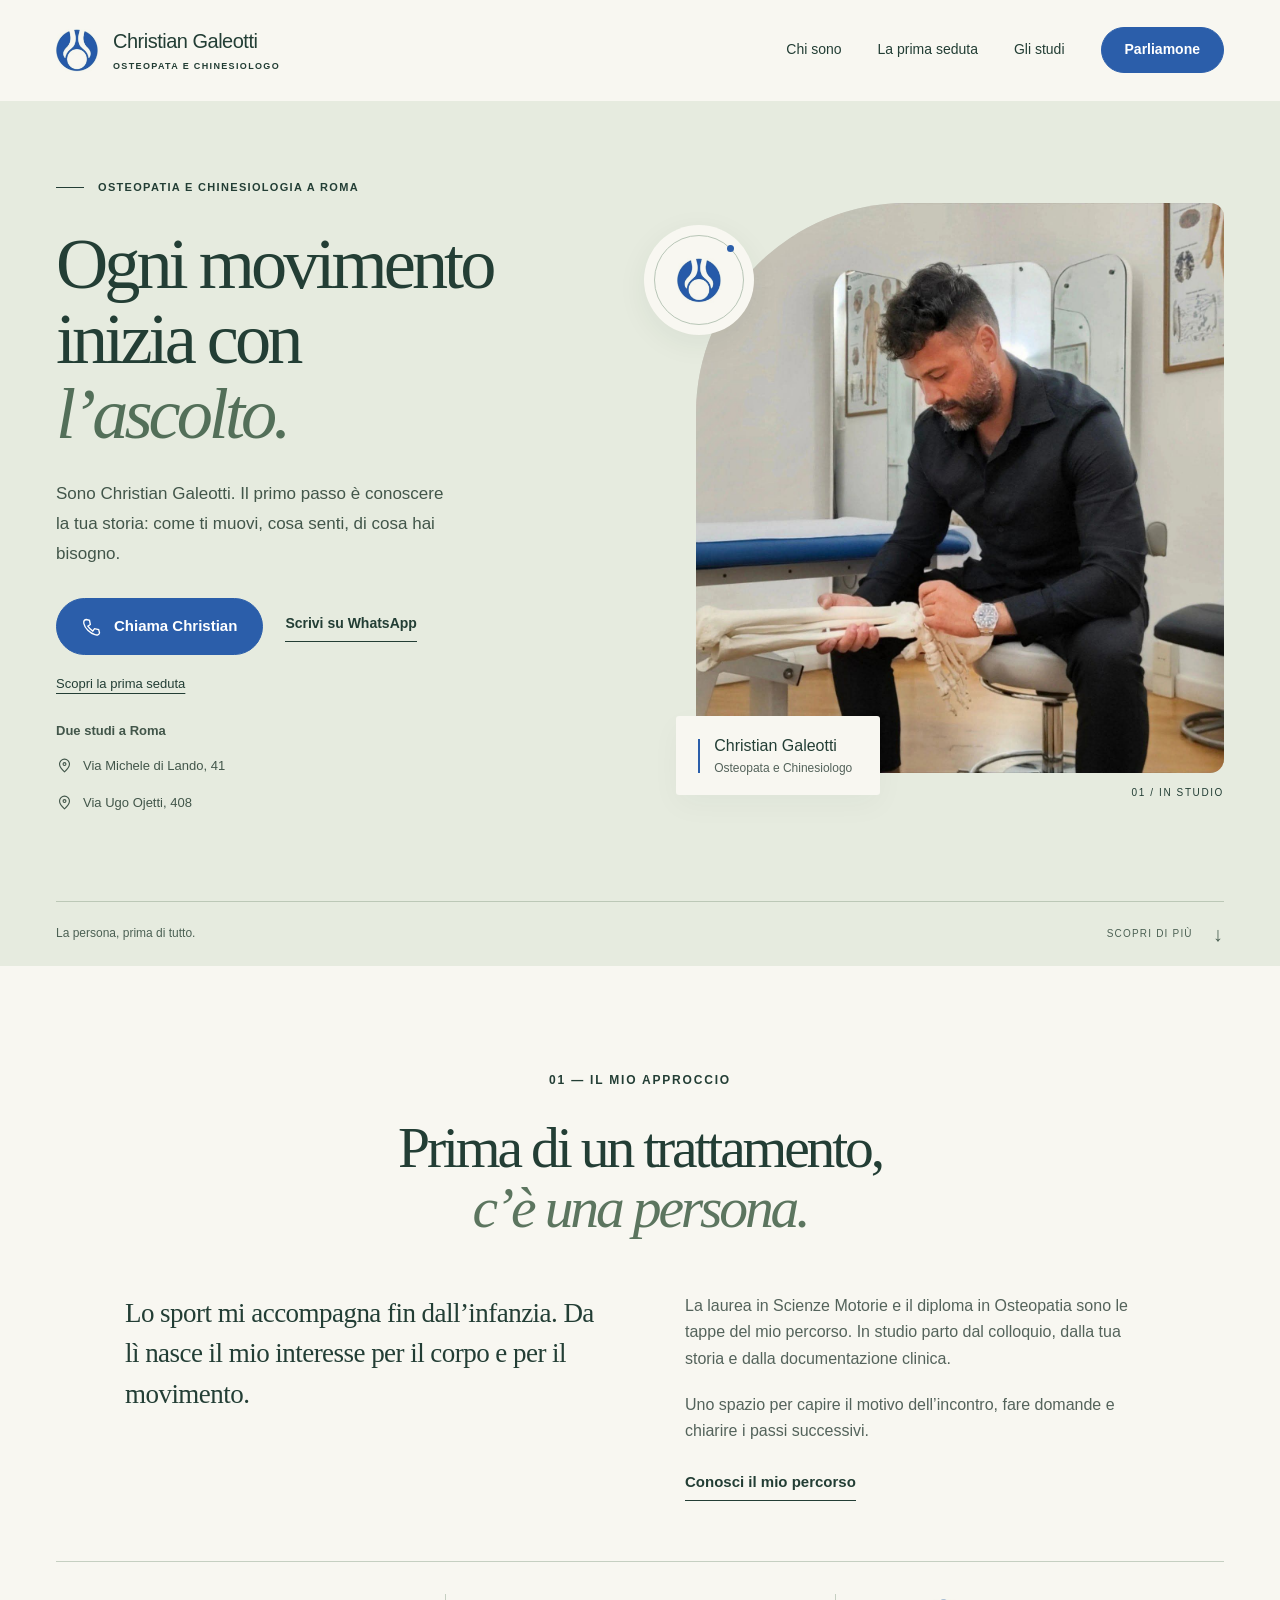
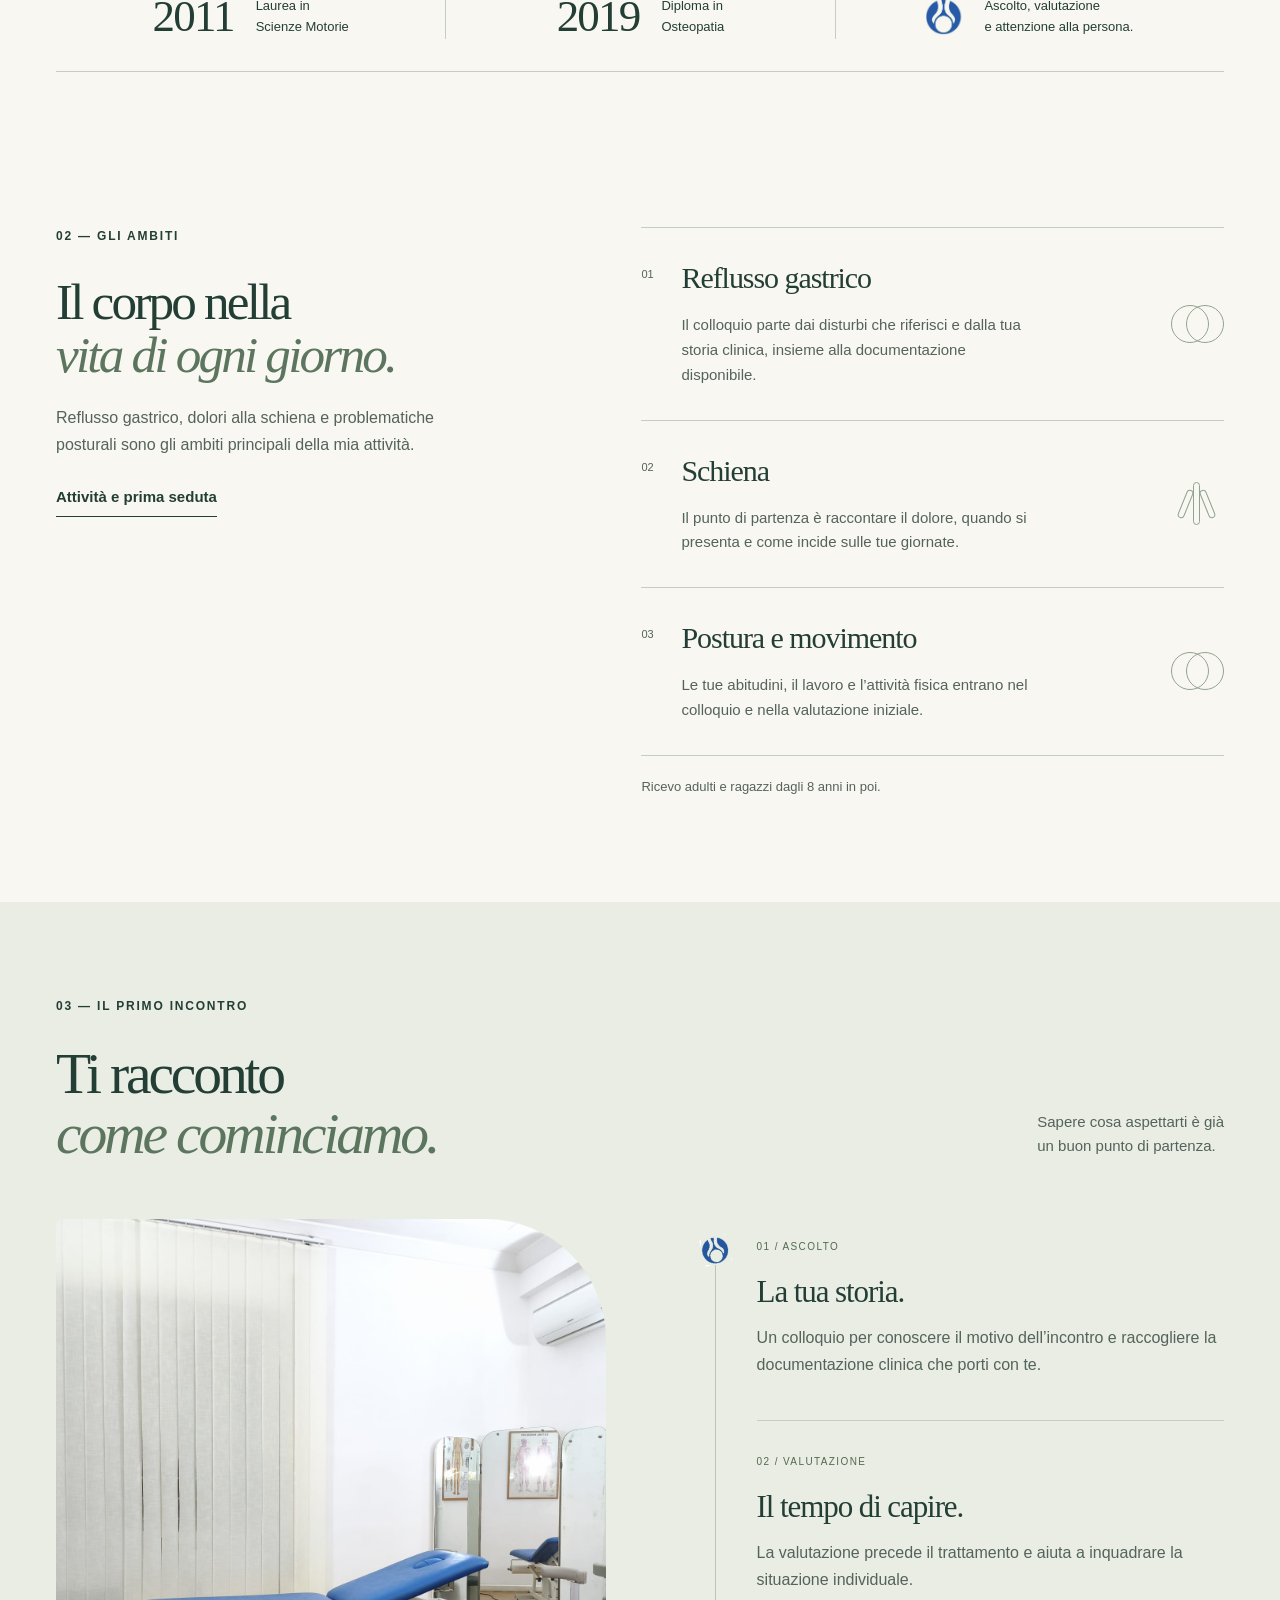
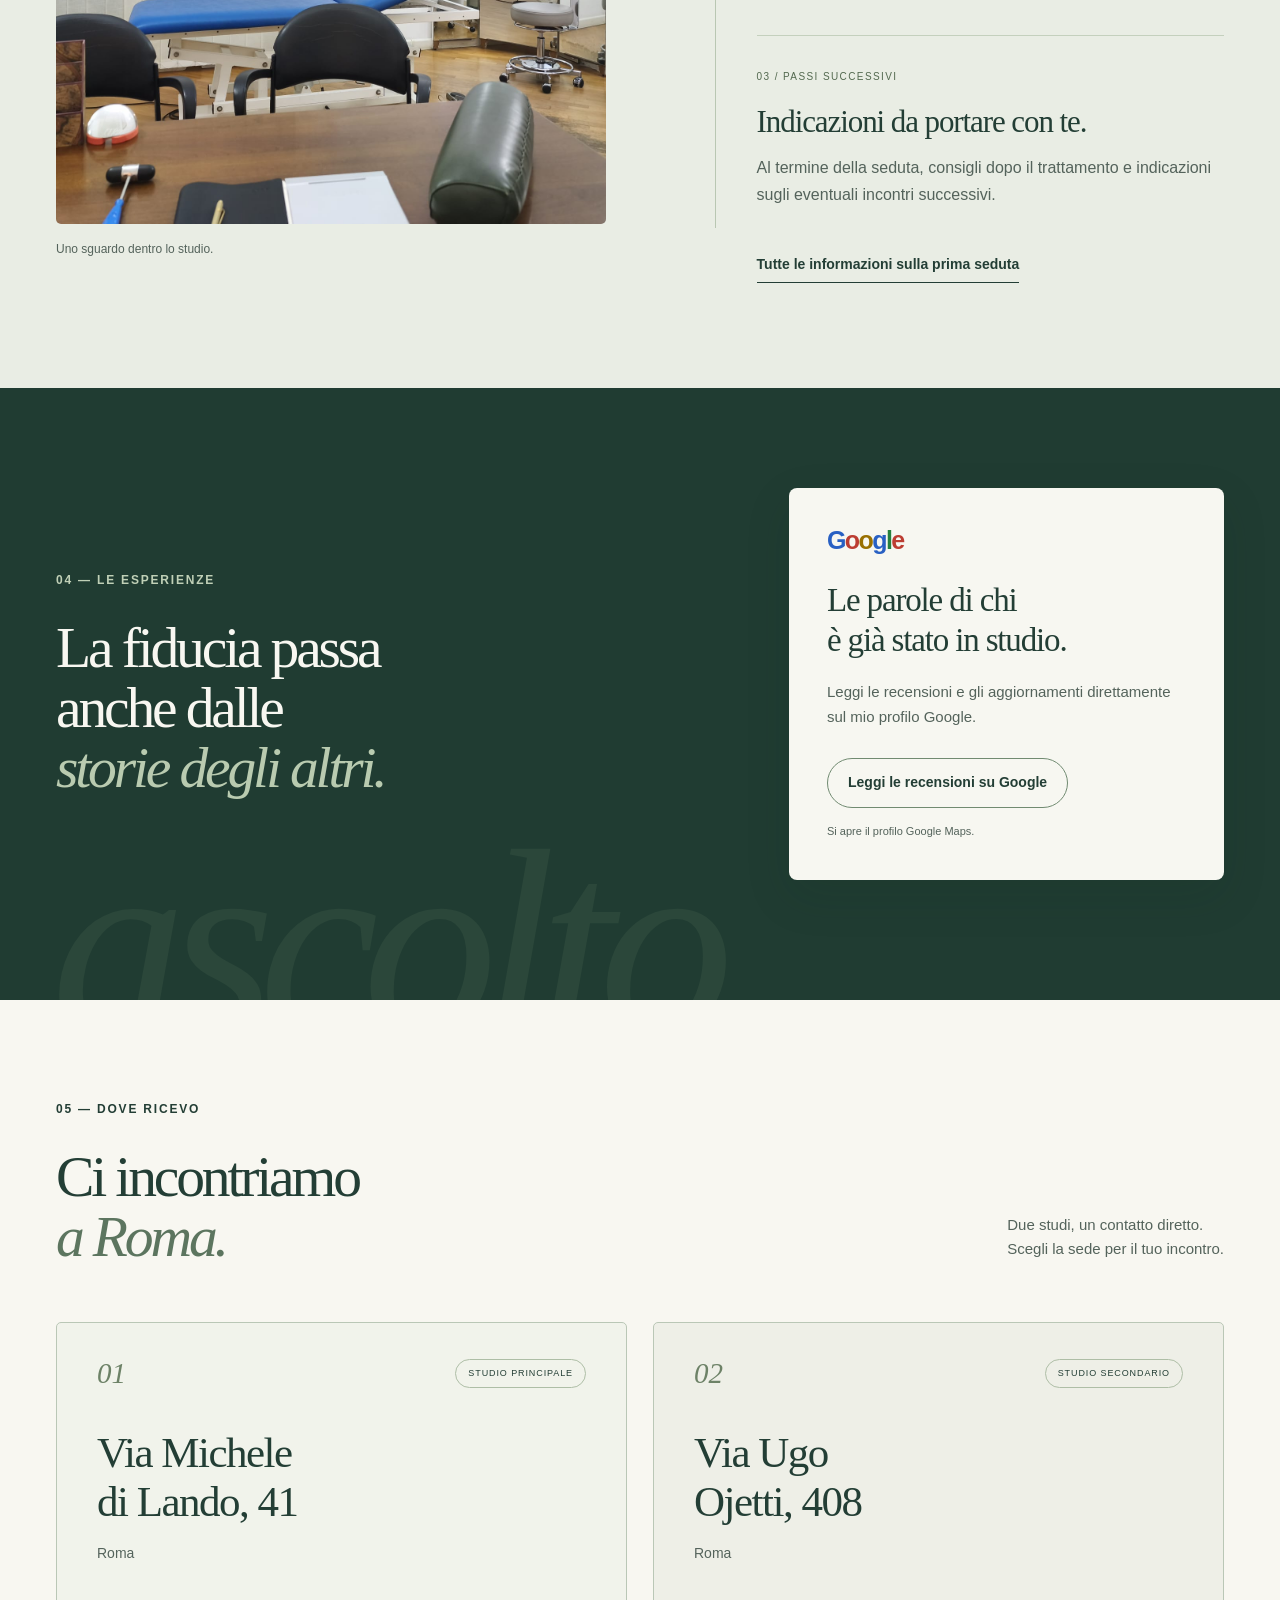
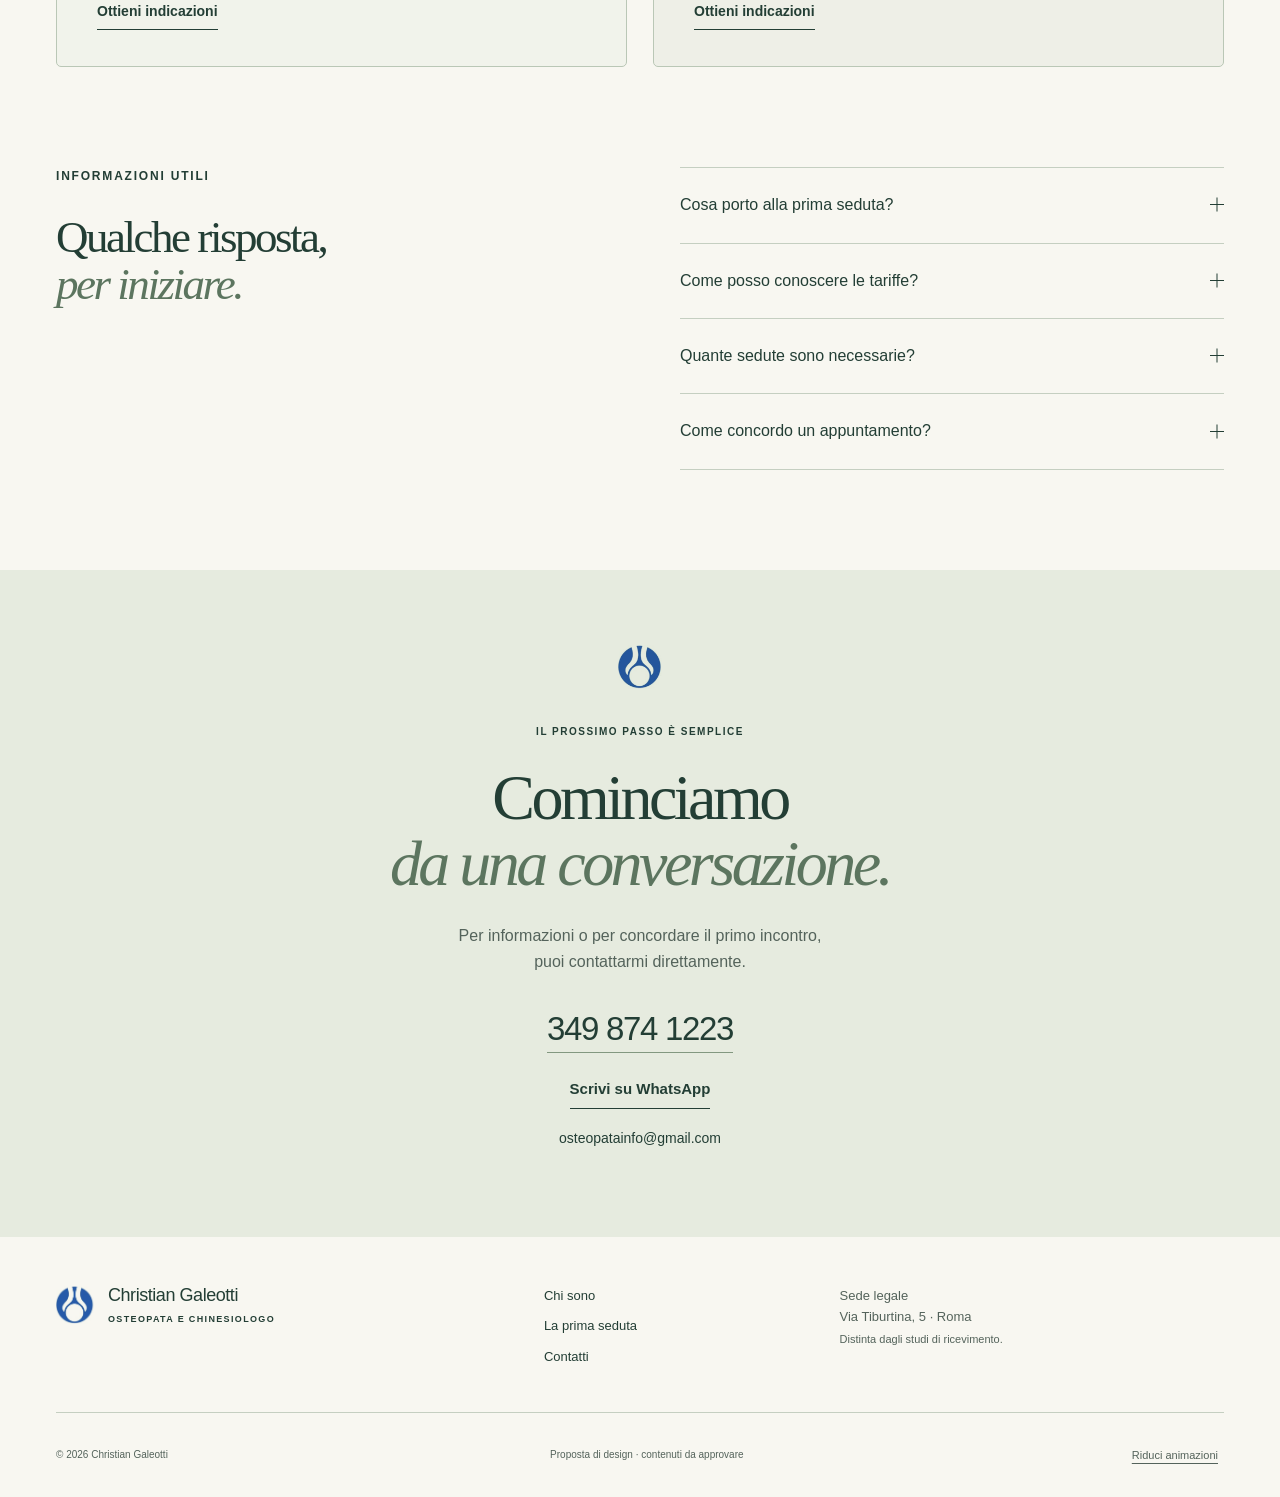
==== index.html @ 30b922bd "Add files via upload" ====
<!doctype html>
<html lang="it">
<head>
<meta charset="utf-8"><meta name="viewport" content="width=device-width, initial-scale=1"><meta name="robots" content="noindex,nofollow">
<meta name="theme-color" content="#e6ebdf"><title>Christian Galeotti — Osteopata e Chinesiologo a Roma</title>
<meta name="description" content="Conosci Christian Galeotti, osteopata e chinesiologo a Roma. Scopri il percorso, la prima seduta e i contatti dei due studi.">
<link rel="icon" href="assets/favicon.svg" type="image/svg+xml"><link rel="stylesheet" href="assets/home.css"><script src="assets/home.js" defer></script>
</head>
<body id="inizio">
<a class="skip" href="#contenuto">Vai al contenuto</a>
<header class="site-header"><div class="shell header-inner">
<a class="brand" href="index.html" aria-label="Christian Galeotti — Home"><span class="brand-symbol" aria-hidden="true"></span><span>Christian Galeotti<small>OSTEOPATA E CHINESIOLOGO</small></span></a>
<button class="menu-toggle" type="button" aria-expanded="false" aria-controls="main-nav" hidden><span class="menu-label">Menu</span><span class="menu-lines" aria-hidden="true"></span></button>
<nav id="main-nav" aria-label="Navigazione principale"><a href="chi-sono.html">Chi sono</a><a href="prima-seduta.html">La prima seduta</a><a href="#studi">Gli studi</a><a class="button button-small" href="tel:+393498741223">Parliamone</a></nav>
</div></header>
<main id="contenuto">
<section class="hero"><div class="shell hero-grid">
<div class="hero-copy"><p class="eyebrow"><span class="rule"></span> OSTEOPATIA E CHINESIOLOGIA A ROMA</p><h1>Ogni movimento<br>inizia con<br><em>l’ascolto.</em></h1><p class="hero-description">Sono Christian Galeotti. Il primo passo è conoscere la tua storia: come ti muovi, cosa senti, di cosa hai bisogno.</p><div class="hero-actions"><a class="button" href="tel:+393498741223"><svg viewBox="0 0 24 24" aria-hidden="true"><path d="m5 3 4 1 1 5-3 2c2 3 3 4 6 6l2-3 5 1 1 4c-1 5-9 2-14-3S0 4 5 3Z"/></svg>Chiama Christian</a><a class="text-link whatsapp-link" href="https://wa.me/393498741223">Scrivi su WhatsApp</a></div><a class="hero-discover" href="#prima-seduta">Scopri la prima seduta</a><div class="hero-location"><p>Due studi a Roma</p><a href="https://www.google.com/maps/dir/?api=1&amp;destination=Via%20Michele%20di%20Lando%2041%20Roma" aria-label="Indicazioni per Via Michele di Lando 41, Roma"><svg viewBox="0 0 24 24" aria-hidden="true"><path d="M19 10c0 5-7 11-7 11S5 15 5 10a7 7 0 1 1 14 0Z"/><circle cx="12" cy="10" r="2"/></svg><span>Via Michele di Lando, 41</span></a><a href="https://www.google.com/maps/dir/?api=1&amp;destination=Via%20Ugo%20Ojetti%20408%20Roma" aria-label="Indicazioni per Via Ugo Ojetti 408, Roma"><svg viewBox="0 0 24 24" aria-hidden="true"><path d="M19 10c0 5-7 11-7 11S5 15 5 10a7 7 0 1 1 14 0Z"/><circle cx="12" cy="10" r="2"/></svg><span>Via Ugo Ojetti, 408</span></a></div></div>
<div class="hero-visual"><div class="photo-frame"><img class="hero-photo" src="assets/christian-studio.jpg" width="1440" height="1440" fetchpriority="high" alt="Christian Galeotti in studio mentre osserva un modello anatomico"></div><div class="photo-label"><span class="label-line"></span><span>Christian Galeotti<small>Osteopata e Chinesiologo</small></span></div><div class="orbit-badge" aria-hidden="true"><span class="orbit-ring"></span><span class="brand-symbol"></span></div><span class="photo-index" aria-hidden="true">01 / IN STUDIO</span></div>
</div><div class="shell hero-bottom"><span>La persona, prima di tutto.</span><a href="#approccio" aria-label="Scopri l’approccio di Christian">SCOPRI DI PIÙ <span aria-hidden="true">↓</span></a></div></section>
<section class="intro-section" id="approccio"><div class="shell"><div class="intro-heading reveal"><p class="eyebrow">01 — IL MIO APPROCCIO</p><h2>Prima di un trattamento,<br><em>c’è una persona.</em></h2></div><div class="intro-grid"><p class="intro-statement reveal">Lo sport mi accompagna fin dall’infanzia. Da lì nasce il mio interesse per il corpo e per il movimento.</p><div class="intro-text reveal"><p>La laurea in Scienze Motorie e il diploma in Osteopatia sono le tappe del mio percorso. In studio parto dal colloquio, dalla tua storia e dalla documentazione clinica.</p><p>Uno spazio per capire il motivo dell’incontro, fare domande e chiarire i passi successivi.</p><a class="text-link" href="chi-sono.html">Conosci il mio percorso</a></div></div><div class="credentials"><div class="reveal"><span class="credential-year">2011</span><span>Laurea in<br>Scienze Motorie</span></div><div class="reveal"><span class="credential-year">2019</span><span>Diploma in<br>Osteopatia</span></div><div class="credential-note reveal"><span class="mini-symbol brand-symbol" aria-hidden="true"></span><span>Ascolto, valutazione<br>e attenzione alla persona.</span></div></div></div></section>
<section class="areas-section"><div class="shell areas-grid"><div class="areas-heading reveal"><p class="eyebrow">02 — GLI AMBITI</p><h2>Il corpo nella<br><em>vita di ogni giorno.</em></h2><p>Reflusso gastrico, dolori alla schiena e problematiche posturali sono gli ambiti principali della mia attività.</p><a class="text-link" href="prima-seduta.html">Attività e prima seduta</a></div><div class="areas-list"><article class="area-item reveal"><span class="area-number">01</span><div><h3>Reflusso gastrico</h3><p>Il colloquio parte dai disturbi che riferisci e dalla tua storia clinica, insieme alla documentazione disponibile.</p></div><span class="area-geometry geometry-balance" aria-hidden="true"><i></i><i></i></span></article><article class="area-item reveal"><span class="area-number">02</span><div><h3>Schiena</h3><p>Il punto di partenza è raccontare il dolore, quando si presenta e come incide sulle tue giornate.</p></div><span class="area-geometry geometry-back" aria-hidden="true"><i></i><i></i><i></i></span></article><article class="area-item reveal"><span class="area-number">03</span><div><h3>Postura e movimento</h3><p>Le tue abitudini, il lavoro e l’attività fisica entrano nel colloquio e nella valutazione iniziale.</p></div><span class="area-geometry geometry-balance" aria-hidden="true"><i></i><i></i></span></article><p class="age-note reveal">Ricevo adulti e ragazzi dagli 8 anni in poi.</p></div></div></section>
<section class="visit-section" id="prima-seduta"><div class="shell"><div class="section-heading reveal"><div><p class="eyebrow">03 — IL PRIMO INCONTRO</p><h2>Ti racconto<br><em>come cominciamo.</em></h2></div><p>Sapere cosa aspettarti è già<br>un buon punto di partenza.</p></div><div class="visit-grid"><figure class="studio-figure reveal"><img src="assets/studio.jpg" width="2040" height="1530" loading="lazy" alt="Interno dello studio: lettino blu, scrivania e tavole anatomiche"><figcaption>Uno sguardo dentro lo studio.</figcaption></figure><div class="visit-process"><div class="process-track" aria-hidden="true"><span class="process-line"></span><span class="process-mark"><span class="brand-symbol"></span></span></div><article class="process-step reveal"><span class="step-number">01 / ASCOLTO</span><h3>La tua storia.</h3><p>Un colloquio per conoscere il motivo dell’incontro e raccogliere la documentazione clinica che porti con te.</p></article><article class="process-step reveal"><span class="step-number">02 / VALUTAZIONE</span><h3>Il tempo di capire.</h3><p>La valutazione precede il trattamento e aiuta a inquadrare la situazione individuale.</p></article><article class="process-step reveal"><span class="step-number">03 / PASSI SUCCESSIVI</span><h3>Indicazioni da portare con te.</h3><p>Al termine della seduta, consigli dopo il trattamento e indicazioni sugli eventuali incontri successivi.</p></article><a class="text-link" href="prima-seduta.html">Tutte le informazioni sulla prima seduta</a></div></div></div></section>
<section class="google-section"><div class="shell google-grid"><div class="google-intro reveal"><p class="eyebrow">04 — LE ESPERIENZE</p><h2>La fiducia passa<br>anche dalle<br><em>storie degli altri.</em></h2></div><div class="google-card reveal"><div class="google-wordmark" aria-label="Google"><span>G</span><span>o</span><span>o</span><span>g</span><span>l</span><span>e</span></div><h3>Le parole di chi<br>è già stato in studio.</h3><p>Leggi le recensioni e gli aggiornamenti direttamente sul mio profilo Google.</p><a class="button button-outline" href="https://www.google.com/maps/place/Dr.+Christian+Galeotti+-+Osteopata+e+Posturologo/@41.8971446,12.5116737,17z/data=!3m1!4b1!4m6!3m5!1s0x132f61b34d44e0bb:0x1e8d2f38564ec10b!8m2!3d41.8971446!4d12.5116737!16s%2Fg%2F11sg_9gkq2">Leggi le recensioni su Google</a><span class="external-note">Si apre il profilo Google Maps.</span></div></div><div class="google-watermark" aria-hidden="true">ascolto.</div></section>
<section class="locations-section" id="studi"><div class="shell"><div class="section-heading reveal"><div><p class="eyebrow">05 — DOVE RICEVO</p><h2>Ci incontriamo<br><em>a Roma.</em></h2></div><p>Due studi, un contatto diretto.<br>Scegli la sede per il tuo incontro.</p></div><div class="locations-grid"><article class="location-card reveal"><div class="location-top"><span class="location-no">01</span><span class="pill">STUDIO PRINCIPALE</span></div><h3>Via Michele<br>di Lando, 41</h3><p>Roma</p><a class="text-link" href="https://www.google.com/maps/dir/?api=1&amp;destination=Via%20Michele%20di%20Lando%2041%20Roma">Ottieni indicazioni</a></article><article class="location-card reveal"><div class="location-top"><span class="location-no">02</span><span class="pill">STUDIO SECONDARIO</span></div><h3>Via Ugo<br>Ojetti, 408</h3><p>Roma</p><a class="text-link" href="https://www.google.com/maps/dir/?api=1&amp;destination=Via%20Ugo%20Ojetti%20408%20Roma">Ottieni indicazioni</a></article></div></div></section>
<section class="faq-section"><div class="shell faq-grid"><div class="reveal"><p class="eyebrow">INFORMAZIONI UTILI</p><h2>Qualche risposta,<br><em>per iniziare.</em></h2></div><div class="faqs"><details class="reveal"><summary>Cosa porto alla prima seduta?<span aria-hidden="true"></span></summary><p>Porta con te la documentazione clinica disponibile.</p></details><details class="reveal"><summary>Come posso conoscere le tariffe?<span aria-hidden="true"></span></summary><p>Le tariffe sono comunicate su richiesta, prima dell’appuntamento.</p></details><details class="reveal"><summary>Quante sedute sono necessarie?<span aria-hidden="true"></span></summary><p>Il numero di incontri dipende dalla problematica e dalla situazione individuale. Non è previsto un numero uguale per tutti.</p></details><details class="reveal"><summary>Come concordo un appuntamento?<span aria-hidden="true"></span></summary><p>Puoi telefonare o scrivere su WhatsApp, indicando lo studio in cui preferisci ricevere l’appuntamento.</p></details></div></div></section>
<section class="contact-section" id="contatto"><div class="shell contact-inner reveal"><span class="brand-symbol contact-symbol" aria-hidden="true"></span><p class="eyebrow">IL PROSSIMO PASSO È SEMPLICE</p><h2>Cominciamo<br><em>da una conversazione.</em></h2><p>Per informazioni o per concordare il primo incontro,<br>puoi contattarmi direttamente.</p><a class="contact-phone" href="tel:+393498741223">349 874 1223</a><div class="contact-whatsapp"><a class="text-link whatsapp-link" href="https://wa.me/393498741223">Scrivi su WhatsApp</a></div><a class="contact-mail" href="mailto:osteopatainfo@gmail.com">osteopatainfo@gmail.com</a></div></section>
</main>
<footer><div class="shell footer-grid"><a class="brand" href="#inizio"><span class="brand-symbol" aria-hidden="true"></span><span>Christian Galeotti<small>OSTEOPATA E CHINESIOLOGO</small></span></a><nav aria-label="Navigazione del footer"><a href="chi-sono.html">Chi sono</a><a href="prima-seduta.html">La prima seduta</a><a href="contatti.html">Contatti</a></nav><p>Sede legale<br>Via Tiburtina, 5 · Roma<br><span>Distinta dagli studi di ricevimento.</span></p></div><div class="shell footer-bottom"><span>© 2026 Christian Galeotti</span><span>Proposta di design · contenuti da approvare</span><button id="motion-toggle" type="button" aria-pressed="false" hidden>Riduci animazioni</button></div></footer>
<div class="mobile-contact"><a class="button" href="tel:+393498741223" aria-label="Chiama Christian">Chiama Christian</a><a class="mobile-whatsapp" href="https://wa.me/393498741223" aria-label="Scrivi a Christian su WhatsApp">WhatsApp</a></div>
</body></html>
---- assets/home.css ----
:root{--ivory:#f8f7f1;--sage:#e6ebdf;--forest:#233e35;--muted:#54635b;--blue:#2b5eaa;--line:#c5cfc1;--ease:cubic-bezier(.2,.65,.25,1);--header:100px}*{box-sizing:border-box}html{scroll-behavior:smooth;scroll-padding-top:120px}body{margin:0;background:var(--ivory);color:var(--forest);font:17px/1.65 -apple-system,BlinkMacSystemFont,"Segoe UI",Arial,sans-serif;-webkit-font-smoothing:antialiased}body.menu-open{overflow:hidden}h1,h2,h3,p,figure{margin:0}h1,h2,h3{font-family:Georgia,"Times New Roman",serif;font-weight:400}h1,h2{line-height:1.04;letter-spacing:-.055em}h2{font-size:clamp(42px,4.5vw,68px)}h3{font-size:30px;line-height:1.2;letter-spacing:-.035em}em{font-weight:400;color:#5c755f}a{color:inherit;text-decoration-thickness:1px;text-underline-offset:6px}a:hover{color:var(--blue)}button{font:inherit;cursor:pointer}a,button,summary{-webkit-tap-highlight-color:transparent}a:focus-visible,button:focus-visible,summary:focus-visible{outline:3px solid var(--blue);outline-offset:6px}img{display:block;width:100%;height:auto}svg{fill:none;stroke:currentColor;stroke-width:1.6;width:20px;height:20px;flex-shrink:0}.shell{width:calc(100% - 112px);max-width:1320px;margin-inline:auto}.eyebrow{font-size:12px;font-weight:600;letter-spacing:.15em;line-height:1.6;margin-bottom:28px}.button{display:inline-flex;align-items:center;justify-content:center;gap:12px;min-height:54px;padding:15px 25px;color:#fff;background:var(--blue);border:1px solid var(--blue);border-radius:100px;text-decoration:none;font-size:15px;font-weight:550;transition:transform .2s}.button:hover{color:white;background:#204d91;transform:translateY(-2px)}.button-small{min-height:46px;padding:10px 23px;font-size:14px}.text-link{display:inline-block;font-size:15px;font-weight:550;text-decoration:none;border-bottom:1px solid currentColor;padding-bottom:6px}.skip{position:fixed;left:16px;top:-100px;background:white;padding:14px;z-index:100}.skip:focus{top:10px}.site-header{position:sticky;top:0;z-index:20;background:rgba(248,247,241,.96);border-bottom:1px solid transparent;transition:border-color .2s,box-shadow .2s}.site-header.scrolled{border-color:var(--line);box-shadow:0 4px 24px #233e3507}.header-inner{height:var(--header);display:flex;align-items:center;justify-content:space-between;gap:24px}.brand{display:flex;align-items:center;gap:14px;text-decoration:none;flex-shrink:0;font-size:20px;line-height:1.2;letter-spacing:-.025em}.brand small{display:block;font-size:9px;letter-spacing:.15em;margin-top:8px;font-weight:550}.brand-symbol{display:inline-block;flex:none;width:43px;height:43px;background-image:url('logo-originale.jpg');background-repeat:no-repeat;background-size:735.625% 950%;background-position:50% 18.82%;mix-blend-mode:multiply}.header-inner nav{display:flex;align-items:center;gap:36px;font-size:14px}.header-inner nav>a:not(.button){text-decoration:none;padding:12px 0;position:relative}.header-inner nav>a:not(.button):after{content:'';position:absolute;bottom:8px;left:0;right:0;height:1px;background:currentColor;transform:scaleX(0);transform-origin:left;transition:transform .2s}.header-inner nav>a:hover:after{transform:scaleX(1)}.menu-toggle{display:none}.hero{background:var(--sage);position:relative;overflow:hidden}.hero-grid{display:grid;grid-template-columns:1.03fr 1fr;gap:56px;align-items:center;padding-top:62px;padding-bottom:65px}.hero-copy{position:relative;z-index:2;padding:16px 0}.hero .eyebrow{display:flex;align-items:center;gap:14px;font-size:11px;letter-spacing:.12em;margin-bottom:30px}.rule{width:28px;height:1px;background:var(--forest)}h1{font-size:clamp(54px,5.65vw,85px)}h1 em{position:relative;color:#536f59}.hero-description{font-size:17px;line-height:1.75;max-width:400px;margin-top:27px;color:#42564a}.hero-actions{display:flex;flex-wrap:wrap;align-items:center;gap:22px;margin-top:30px}.hero-actions .text-link{font-size:14px}.hero-location{display:flex;gap:12px;align-items:start;margin-top:40px;font-size:12px;line-height:1.7;color:#42564a}.hero-location svg{width:17px;margin-top:2px}.hero-location a{text-decoration:none}.hero-location a:hover{text-decoration:underline}.hero-visual{position:relative;padding:0 0 22px 20px}.photo-frame{height:570px;border-radius:210px 14px 14px 14px;overflow:hidden;background:#d0d4c9;position:relative}.hero-photo{height:100%;object-fit:cover;object-position:54% 47%;transform:scale(1.015);transition:transform 1.1s var(--ease)}.photo-frame:hover .hero-photo{transform:scale(1.045)}.photo-label{position:absolute;bottom:0;left:0;background:var(--ivory);border-radius:3px;padding:18px 28px 18px 22px;display:flex;gap:14px;align-items:center;box-shadow:0 10px 30px #233e3509;font-size:16px;line-height:1.45}.photo-label small{display:block;color:var(--muted);font-size:12px;margin-top:3px}.label-line{height:34px;width:2px;background:var(--blue)}.photo-index{position:absolute;right:0;bottom:-6px;font-size:10px;letter-spacing:.16em}.orbit-badge{position:absolute;z-index:3;left:-32px;top:22px;width:110px;height:110px;display:grid;place-items:center;background:var(--ivory);border-radius:50%;transform:rotate(var(--orbit-turn,0deg));box-shadow:0 8px 30px #233e3510}.orbit-badge .brand-symbol{width:45px;height:45px}.orbit-ring{position:absolute;inset:10px;border:1px solid #b8c6b7;border-radius:50%}.orbit-ring:before{content:'';position:absolute;width:7px;height:7px;background:var(--blue);border-radius:50%;top:9px;right:9px}.hero-bottom{border-top:1px solid #bcc8b7;padding-block:22px;display:flex;justify-content:space-between;align-items:center;font-size:12px;color:#4c6154}.hero-bottom>a{font-size:10px;letter-spacing:.12em;text-decoration:none;display:flex;gap:20px;align-items:center}.hero-bottom>a span{font-size:20px;line-height:1}.intro-section{padding:105px 0 80px}.intro-heading{text-align:center}.intro-grid{display:grid;grid-template-columns:1fr 1fr;gap:90px;margin:55px auto 60px;max-width:1030px}.intro-statement{font-family:Georgia,serif;font-size:27px;line-height:1.5;letter-spacing:-.02em}.intro-text{color:var(--muted);font-size:16px}.intro-text p+p{margin-top:20px}.intro-text .text-link{margin-top:25px;color:var(--forest)}.credentials{display:grid;grid-template-columns:1fr 1fr 1fr;border-top:1px solid var(--line);border-bottom:1px solid var(--line);padding:32px 0}.credentials>div{display:flex;align-items:center;gap:22px;justify-content:center;padding:0 24px;font-size:13px;line-height:1.6}.credentials>div+div{border-left:1px solid var(--line)}.credential-year{font-family:Georgia,serif;font-size:45px;letter-spacing:-.04em;line-height:1}.mini-symbol{width:36px;height:36px}.areas-section{padding:75px 0 105px}.areas-grid{display:grid;grid-template-columns:1fr 1.2fr;gap:100px}.areas-heading h2{font-size:clamp(40px,4vw,57px)}.areas-heading>p:not(.eyebrow){color:var(--muted);max-width:380px;margin:24px 0 25px;font-size:16px}.area-item{display:grid;grid-template-columns:20px 1fr 55px;gap:20px;border-top:1px solid var(--line);padding:32px 0}.area-item h3{margin-bottom:17px}.area-item p{font-size:15px;color:var(--muted);max-width:355px}.area-number{font-size:11px;color:#526452;padding-top:5px}.area-geometry{display:flex;align-items:center;justify-content:center;gap:4px;height:56px;align-self:center;opacity:.75}.geometry-back i{display:block;width:7px;border:1px solid #6f8870;border-radius:8px;height:30px;transform:rotate(22deg)}.geometry-back i:nth-child(2){height:43px;transform:rotate(0)}.geometry-back i:nth-child(3){transform:rotate(-22deg)}.geometry-balance{position:relative}.geometry-balance i{width:38px;height:38px;border:1px solid #6f8870;border-radius:50%;position:absolute}.geometry-balance i:first-child{left:2px}.geometry-balance i:last-child{right:0}.age-note{border-top:1px solid var(--line);padding-top:20px;font-size:13px;color:var(--muted)}.visit-section{background:#e9ede4;padding:95px 0 105px;overflow:hidden}.section-heading{display:flex;justify-content:space-between;align-items:end;gap:40px;margin-bottom:55px}.section-heading>p{color:var(--muted);font-size:15px;max-width:330px;padding-bottom:5px}.visit-grid{display:grid;grid-template-columns:1.05fr 1fr;gap:95px;align-items:start}.studio-figure{position:sticky;top:140px}.studio-figure img{aspect-ratio:1/1.1;object-fit:cover;object-position:53% 50%;border-radius:5px 120px 5px 5px}.studio-figure figcaption{font-size:12px;color:var(--muted);margin-top:16px}.visit-process{position:relative;padding-left:56px;padding-top:12px}.process-track{position:absolute;top:16px;bottom:55px;left:0;width:30px}.process-line{position:absolute;top:0;bottom:0;width:1px;background:#b9c7b2;left:14px}.process-mark{position:absolute;left:0;top:0;width:30px;height:30px;background:#e9ede4;transform:translateY(var(--mark-y,0px));display:grid;place-items:center}.process-mark .brand-symbol{width:27px;height:27px;transform:rotate(var(--mark-r,0deg))}.process-step{padding-bottom:42px}.process-step+.process-step{padding-top:25px;border-top:1px solid #c4d0bd}.step-number{font-size:10px;letter-spacing:.14em;color:#53694f}.process-step h3{margin:14px 0 15px;font-size:31px}.process-step p{font-size:16px;color:var(--muted)}.visit-process>.text-link{font-size:14px}.google-section{background:#203c32;color:var(--ivory);padding:100px 0 120px;position:relative;overflow:hidden}.google-grid{display:grid;grid-template-columns:1fr 1fr;gap:100px;align-items:center;position:relative;z-index:1}.google-section .eyebrow{color:#c0d0b7}.google-section h2 em{color:#b9cbb0}.google-card{max-width:435px;background:#f7f7f1;border-radius:8px;color:var(--forest);padding:40px 38px;justify-self:end;box-shadow:0 16px 45px #102d2220}.google-wordmark{font-size:25px;letter-spacing:-1.6px;font-weight:600;line-height:1;margin-bottom:28px}.google-wordmark span:nth-child(1),.google-wordmark span:nth-child(4){color:#2860c3}.google-wordmark span:nth-child(2),.google-wordmark span:nth-child(6){color:#bc3d32}.google-wordmark span:nth-child(3){color:#997000}.google-wordmark span:nth-child(5){color:#25803e}.google-card h3{font-size:33px}.google-card p{margin-top:20px;margin-bottom:28px;font-size:15px;color:var(--muted)}.button-outline{background:transparent;border:1px solid #718b71;color:var(--forest);font-size:14px;min-height:50px;padding:12px 20px}.button-outline:hover{background:var(--forest);color:#fff}.external-note{display:block;font-size:11px;color:var(--muted);margin-top:14px}.google-watermark{position:absolute;font-family:Georgia,serif;font-style:italic;letter-spacing:-.06em;color:#2b473a;bottom:-80px;left:4%;font-size:270px;line-height:1;pointer-events:none}.locations-section{padding:100px 0}.locations-grid{display:grid;grid-template-columns:1fr 1fr;gap:26px}.location-card{border:1px solid #bac7b6;background:#f1f3eb;padding:34px 40px 36px;border-radius:5px;transition:background .3s,border-color .3s}.location-card:hover{background:#e6ebdf;border-color:#82997c}.location-card:nth-child(2){background:#eeefe7}.location-top{display:flex;align-items:center;justify-content:space-between;margin-bottom:38px}.location-no{font:italic 29px Georgia,serif;color:#6d8267}.pill{border:1px solid #aebea6;border-radius:30px;font-size:9px;letter-spacing:.1em;padding:6px 12px}.location-card h3{font-size:43px;line-height:1.14}.location-card p{margin-top:16px;color:var(--muted);font-size:14px}.location-card a{margin-top:35px;font-size:14px}.faq-section{padding:0 0 100px}.faq-grid{display:grid;grid-template-columns:1fr 1fr;gap:80px}.faq-grid h2{font-size:45px}.faqs{border-top:1px solid var(--line)}details{border-bottom:1px solid var(--line)}summary{list-style:none;cursor:pointer;display:flex;justify-content:space-between;gap:24px;align-items:center;font-size:16px;padding:24px 0;min-height:60px}summary::-webkit-details-marker{display:none}summary>span{position:relative;width:14px;height:14px;flex:none}summary>span:before,summary>span:after{content:'';position:absolute;background:var(--forest);top:6px;left:0;width:14px;height:1px}summary>span:after{transform:rotate(90deg);transition:transform .2s}details[open] summary>span:after{transform:rotate(0)}details p{padding-bottom:24px;max-width:490px;font-size:15px;color:var(--muted)}.contact-section{background:var(--sage);padding:75px 0 85px;text-align:center}.contact-symbol{width:44px;height:44px;margin-bottom:26px}.contact-section .eyebrow{font-size:10px;margin-bottom:25px}.contact-section h2{font-size:clamp(45px,5vw,74px)}.contact-section p:not(.eyebrow){font-size:16px;margin:25px auto 30px;color:var(--muted)}.contact-phone{display:block;width:fit-content;margin:auto;font-size:33px;letter-spacing:-.04em;text-decoration:none;border-bottom:1px solid #839880;line-height:1.4}.contact-mail{display:inline-block;margin-top:18px;font-size:14px;text-decoration:none}.contact-mail:hover{text-decoration:underline}footer{background:var(--ivory);padding:48px 0 0}.footer-grid{display:grid;grid-template-columns:1.1fr .6fr 1fr;gap:65px;align-items:start;padding-bottom:45px}.footer-grid .brand{font-size:18px}.footer-grid .brand-symbol{width:38px;height:38px}.footer-grid nav{display:grid;font-size:13px;gap:9px}.footer-grid nav a{text-decoration:none}.footer-grid p{font-size:13px;color:var(--muted)}.footer-grid p span{font-size:11px}.footer-bottom{border-top:1px solid var(--line);padding:20px 0;display:flex;align-items:center;justify-content:space-between;gap:20px;color:var(--muted);font-size:10px}.footer-bottom button{border:0;background:none;color:var(--muted);text-decoration:underline;text-underline-offset:4px;font-size:11px;min-height:44px}.mobile-contact{display:none}.reveal{opacity:1}.motion-enabled .reveal.is-pending{opacity:1;transform:translateY(24px)}.motion-enabled .reveal{transition:opacity .7s var(--ease),transform .7s var(--ease)}.motion-enabled .hero-copy{animation:enter .8s var(--ease) both}.motion-enabled .hero-visual{animation:enter 1s .12s var(--ease) both}@keyframes enter{from{opacity:1;transform:translateY(22px)}to{opacity:1;transform:translateY(0)}}
@media(min-width:1600px){.hero-grid{gap:95px}.photo-frame{height:620px}h1{font-size:91px}.hero-description{font-size:18px}.hero-grid{padding-top:70px;padding-bottom:70px}}
@media(max-width:1100px){.shell{width:calc(100% - 64px)}.header-inner nav{gap:23px}.brand{font-size:18px}.hero-grid{gap:32px}.hero .eyebrow{font-size:9px}.hero-actions{gap:18px}.photo-frame{height:520px}.orbit-badge{width:90px;height:90px;left:-18px}.hero-description{font-size:16px}.hero-location{margin-top:28px}.areas-grid,.visit-grid,.google-grid{gap:60px}.intro-grid{gap:60px}.credentials>div{gap:14px;padding-inline:15px}.credential-year{font-size:38px}.faq-grid{gap:50px}}
@media(max-width:800px){:root{--header:82px}html{scroll-padding-top:96px}.shell{width:calc(100% - 40px)}.brand{font-size:17px;gap:10px}.brand small{font-size:8px;margin-top:6px}.brand-symbol{width:36px;height:36px}.menu-toggle:not([hidden]){display:flex;align-items:center;gap:12px;padding:10px 0 10px 14px;border:0;background:none;color:var(--forest);font-size:13px;min-height:44px}.menu-lines{width:20px;height:12px;position:relative}.menu-lines:before,.menu-lines:after{content:'';position:absolute;left:0;width:20px;height:1px;background:currentColor;transition:transform .2s,top .2s}.menu-lines:before{top:2px}.menu-lines:after{top:9px}.menu-toggle[aria-expanded=true] .menu-lines:before{top:6px;transform:rotate(45deg)}.menu-toggle[aria-expanded=true] .menu-lines:after{top:6px;transform:rotate(-45deg)}.header-inner{flex-wrap:wrap}.header-inner nav{width:100%;gap:10px 22px;flex-wrap:wrap;padding-bottom:18px;background:var(--ivory)}.site-header:has(.menu-toggle[hidden]) .header-inner{height:auto;padding-block:20px}.js-ready .header-inner nav{position:absolute;top:82px;left:0;right:0;width:auto;padding:24px 24px 36px;display:none;border-bottom:1px solid var(--line);box-shadow:0 20px 30px #203c3210}.js-ready .header-inner nav.is-open{display:flex;flex-direction:column;align-items:stretch;gap:12px}.header-inner nav>a:not(.button){font-size:20px;padding:12px 0}.header-inner nav .button{margin-top:10px}.hero-grid{grid-template-columns:1fr;gap:38px;padding-top:35px;padding-bottom:40px}.hero-copy{padding:0}.hero .eyebrow{font-size:9px;margin-bottom:24px;gap:11px}.rule{width:21px}h1{font-size:clamp(48px,8.4vw,71px);line-height:1.025}.hero-description{max-width:470px;margin-top:22px;font-size:16px}.hero-actions{margin-top:25px;gap:20px}.hero-location{margin-top:25px;font-size:11px}.hero-visual{padding:0 0 23px 14px;width:100%;max-width:560px;margin:0 auto}.photo-frame{height:auto;aspect-ratio:1/1.03;border-radius:135px 8px 8px 8px}.hero-photo{object-position:50% 43%}.orbit-badge{width:82px;height:82px;top:6px;left:0}.orbit-badge .brand-symbol{width:35px;height:35px}.orbit-ring{inset:8px}.orbit-ring:before{top:6px;right:6px}.photo-label{padding:14px 20px;font-size:14px;left:0}.photo-label small{font-size:10px}.photo-index{font-size:8px;bottom:0}.hero-bottom{padding-block:17px;font-size:10px}.hero-bottom>a{font-size:8px;gap:12px}.intro-section{padding:62px 0 50px}h2{font-size:clamp(36px,6.3vw,50px)}.eyebrow{font-size:10px;margin-bottom:22px}.intro-heading{text-align:left}.intro-grid{grid-template-columns:1fr;gap:24px;margin-top:32px;margin-bottom:35px}.intro-statement{font-size:24px;line-height:1.45}.intro-text{font-size:16px}.credentials{grid-template-columns:1fr 1fr;gap:0;padding:24px 0 0}.credentials>div{justify-content:flex-start;padding:0 18px 24px 0;gap:15px;font-size:11px}.credentials>div:nth-child(2){padding-left:18px}.credential-year{font-size:34px}.credentials>.credential-note{grid-column:1/-1;border-left:0;border-top:1px solid var(--line);padding:20px 0;gap:18px;font-size:12px}.credential-note br{display:none}.areas-section{padding:20px 0 65px}.areas-grid{grid-template-columns:1fr;gap:35px}.areas-heading h2{font-size:42px}.areas-heading>p:not(.eyebrow){max-width:100%}.area-item{gap:13px;grid-template-columns:20px 1fr 40px;padding:25px 0}.area-item h3{font-size:27px;margin-bottom:12px}.area-item p{font-size:15px}.area-geometry{transform:scale(.8)}.age-note{font-size:12px}.visit-section{padding:62px 0}.section-heading{display:block;margin-bottom:35px}.section-heading>p{margin-top:24px;font-size:15px}.section-heading>p br{display:none}.visit-grid{grid-template-columns:1fr;gap:38px}.studio-figure{position:static}.studio-figure img{aspect-ratio:1.12;border-top-right-radius:90px}.studio-figure figcaption{font-size:11px;margin-top:10px}.visit-process{padding-left:43px;padding-top:0}.process-step{padding-bottom:28px}.process-step+.process-step{padding-top:23px}.process-step h3{font-size:28px}.process-step p{font-size:15px}.process-track{top:7px}.process-mark .brand-symbol{width:24px;height:24px}.google-section{padding:62px 0 85px}.google-grid{grid-template-columns:1fr;gap:35px}.google-intro h2{font-size:45px}.google-card{justify-self:stretch;max-width:none;padding:30px}.google-card h3{font-size:31px}.google-watermark{font-size:170px;bottom:-48px}.locations-section{padding:65px 0}.locations-grid{grid-template-columns:1fr;gap:18px}.location-card{padding:25px 28px 28px}.location-top{margin-bottom:26px}.location-card h3{font-size:38px}.location-card a{margin-top:23px}.faq-section{padding-bottom:65px}.faq-grid{grid-template-columns:1fr;gap:30px}.faq-grid h2{font-size:38px}summary{font-size:15px;gap:18px;padding:22px 0}details p{font-size:15px}.contact-section{padding:60px 0}.contact-section h2{font-size:clamp(36px,6.5vw,51px)}.contact-section p:not(.eyebrow){font-size:15px;max-width:400px}.contact-section p br{display:none}.contact-phone{font-size:31px}.contact-mail{font-size:13px}.footer-grid{grid-template-columns:1fr 1fr;gap:28px;padding-bottom:28px}.footer-grid>.brand{grid-column:1/-1}.footer-grid p{font-size:12px}.footer-grid p span{font-size:10px}.footer-bottom{flex-wrap:wrap;justify-content:flex-start;gap:8px 24px;font-size:9px;padding-bottom:110px}.footer-bottom>span:nth-child(2){width:100%}.mobile-contact{position:fixed;z-index:18;bottom:0;left:0;right:0;display:flex;align-items:center;justify-content:space-between;padding:12px 20px calc(12px + env(safe-area-inset-bottom));background:rgba(248,247,241,.97);border-top:1px solid var(--line);box-shadow:0 -4px 20px #203c3208}.mobile-contact>span{font-size:14px;line-height:1.3}.mobile-contact small{font-size:10px;display:block;color:var(--muted);margin-top:4px}.mobile-contact .button{min-height:44px;padding:10px 27px;font-size:14px}.menu-open .mobile-contact{visibility:hidden}}
@media(max-width:370px){h1{font-size:47px}.hero-actions{align-items:flex-start;flex-direction:column;gap:16px}.hero .eyebrow{font-size:8px;letter-spacing:.08em}.hero-bottom>span{max-width:150px}.google-card{padding:24px}.button-outline{padding-inline:14px}.brand{font-size:15px}.brand small{font-size:7px}}
@media(prefers-reduced-motion:reduce){html{scroll-behavior:auto}*,*:before,*:after{animation:none!important;transition:none!important}.reveal.is-pending{opacity:1!important;transform:none!important}.orbit-badge,.process-mark,.hero-photo{transform:none!important}}
html.reduce-motion{scroll-behavior:auto}.reduce-motion *, .reduce-motion *:before,.reduce-motion *:after{animation:none!important;transition:none!important}.reduce-motion .reveal.is-pending{opacity:1;transform:none}.reduce-motion .orbit-badge,.reduce-motion .process-mark,.reduce-motion .hero-photo{transform:none!important}
/* The hero is visible immediately; motion is reserved for decorative elements. */
.motion-enabled .hero-copy,.motion-enabled .hero-visual{animation:none}
.hero-photo{transform:none}
@media(max-width:800px){.header-inner{gap:8px;flex-wrap:nowrap}.site-header:has(.menu-toggle[hidden]) .header-inner{flex-wrap:wrap}.hero-photo{transform:none!important}.photo-frame:hover .hero-photo{transform:none}}
@media(max-width:370px){h1{font-size:39px}.areas-heading h2{font-size:37px}.brand{gap:8px}.brand-symbol{width:30px;height:30px}.header-inner .brand{font-size:14px}.menu-toggle:not([hidden]){padding-left:4px;font-size:12px;gap:7px}.location-card{padding:23px}.pill{font-size:8px;padding-inline:9px}}
@media(max-width:370px){.credentials{grid-template-columns:minmax(0,1fr) minmax(0,1fr)}.credentials>div{flex-direction:column;align-items:flex-start;gap:10px}.credentials>.credential-note{flex-direction:row;align-items:center}.hero-location a{overflow-wrap:anywhere}.footer-grid{gap:18px}}

/* Revision v3: distinct directions and secondary written contact. */
.hero-location{display:flex;flex-direction:column;gap:3px;margin-top:24px;font-size:13px;line-height:1.5}.hero-location>p{font-weight:600;margin-bottom:5px}.hero-location>a{display:flex;align-items:center;gap:10px;min-height:34px;padding:4px 0;text-decoration:none}.hero-location>a:hover span{text-decoration:underline;text-underline-offset:4px}.hero-location svg{margin:0;width:17px;height:19px}.hero-discover{display:inline-block;margin-top:18px;font-size:13px;text-underline-offset:5px}.contact-whatsapp{margin-top:22px}.contact-whatsapp .text-link{font-size:15px}.mobile-whatsapp{display:inline-flex;min-height:44px;align-items:center;justify-content:center;border:1px solid #82997c;border-radius:30px;text-decoration:none;padding:10px 24px;font-size:14px;color:var(--forest)}.mobile-whatsapp:hover{background:var(--sage);color:var(--forest)}
@media(max-width:800px){.hero-location{margin-top:22px;font-size:13px}.hero-location>a{min-height:40px}.mobile-contact{gap:12px;justify-content:center}.mobile-contact>a{flex:1}.mobile-contact .button{padding-inline:15px}.hero-actions{gap:16px}.hero-discover{font-size:13px}.mobile-whatsapp{padding-inline:15px}}
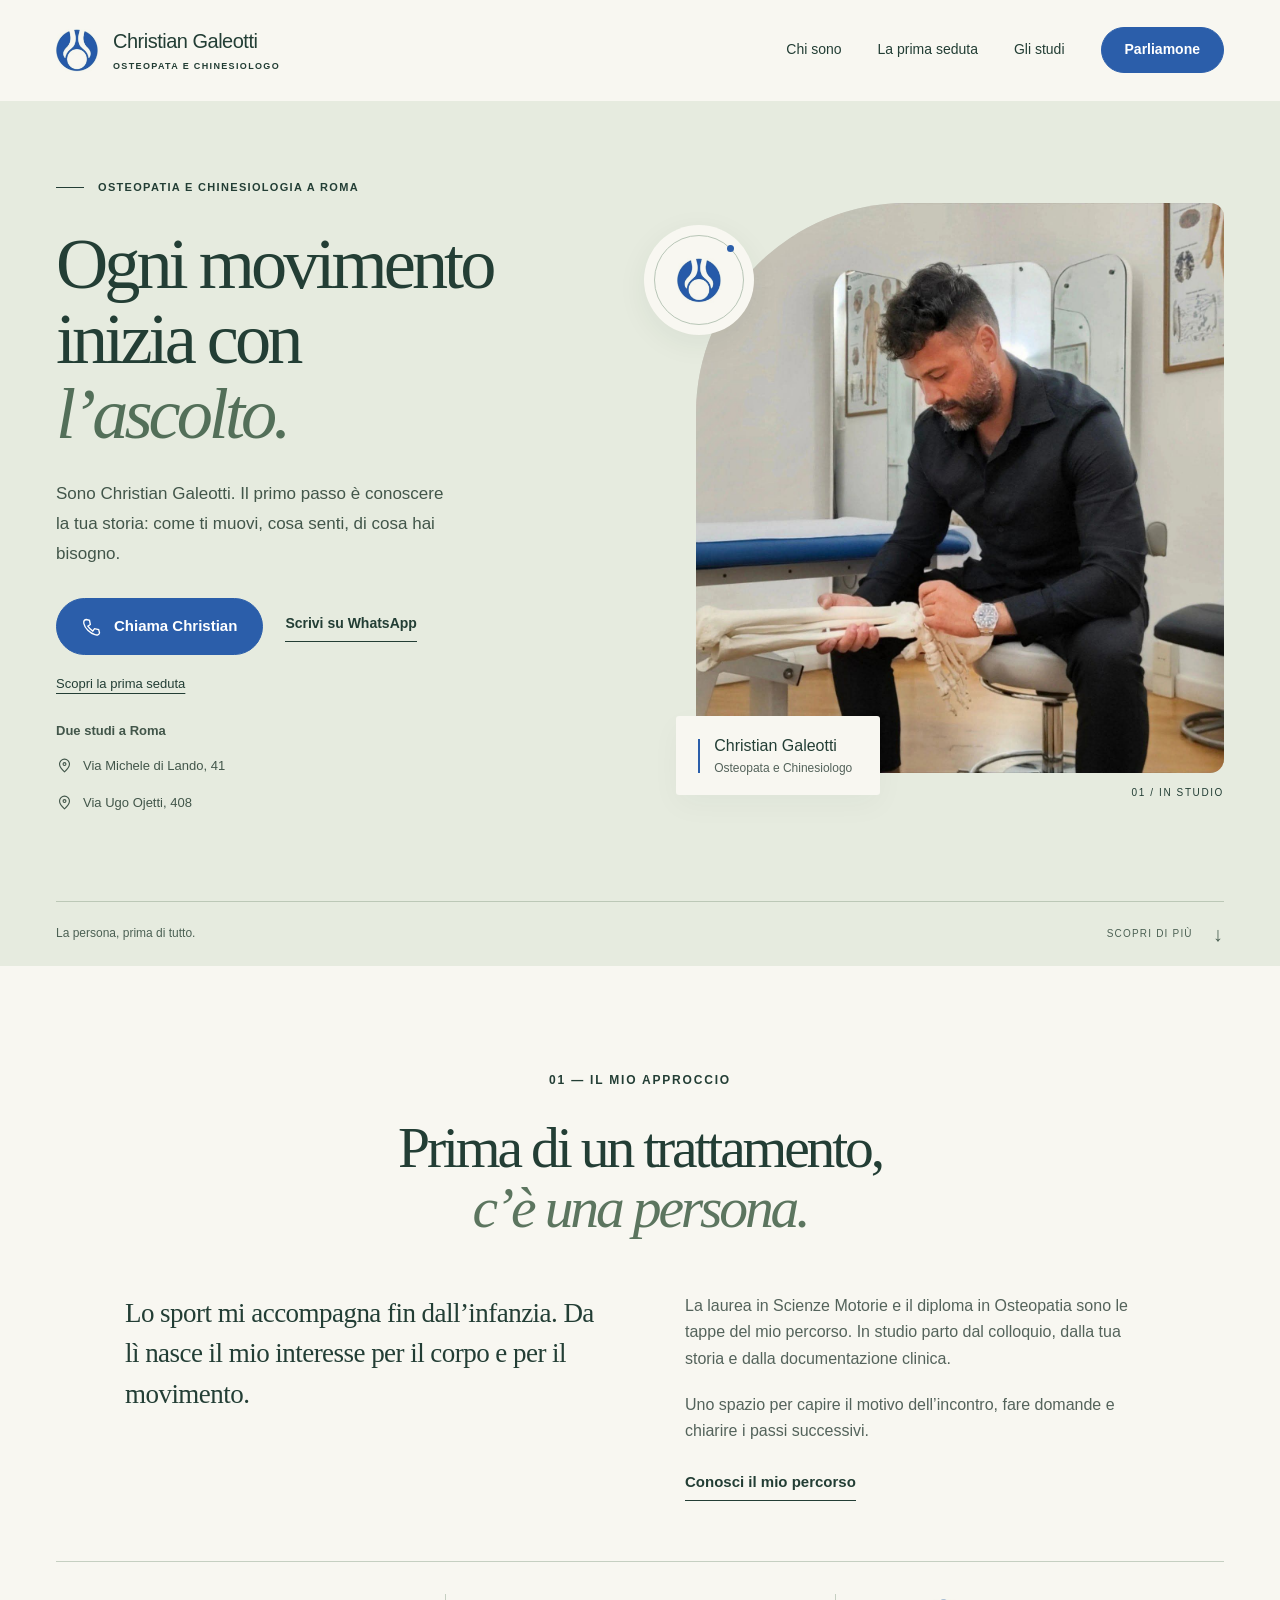
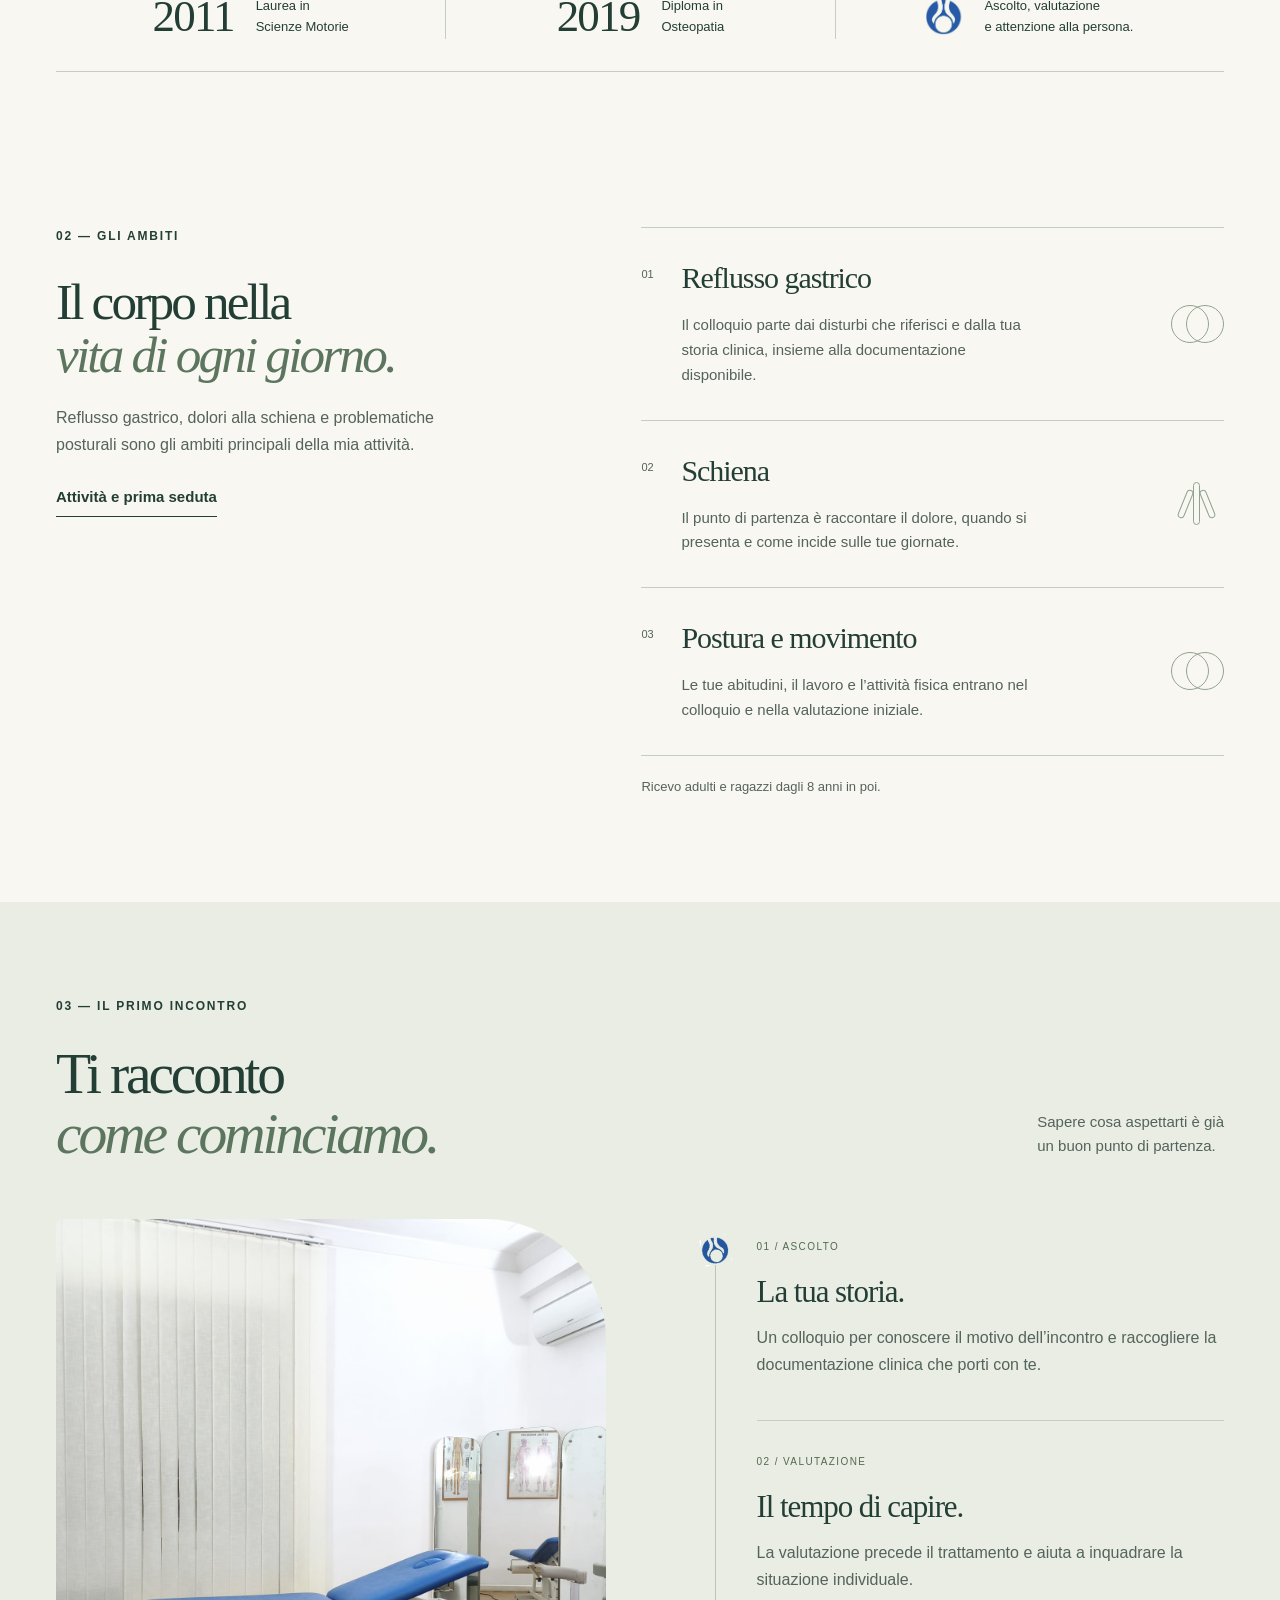
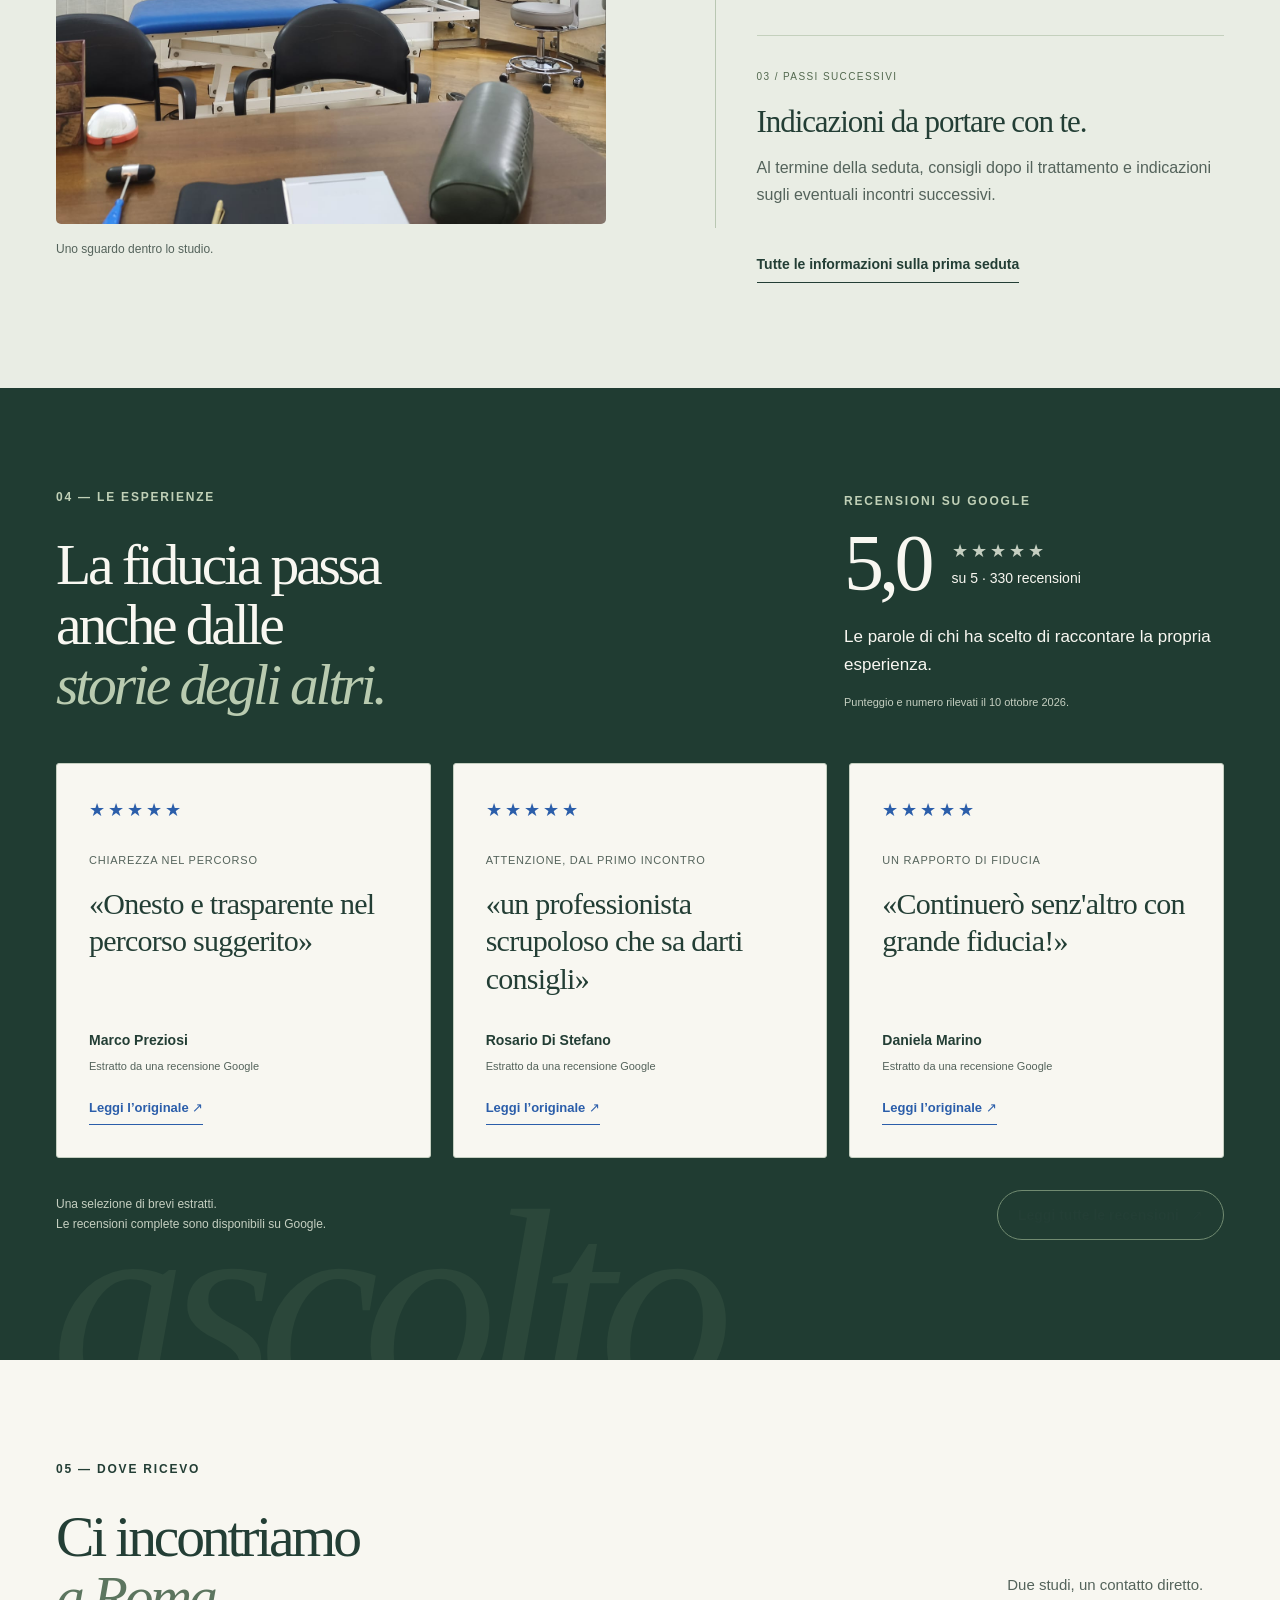
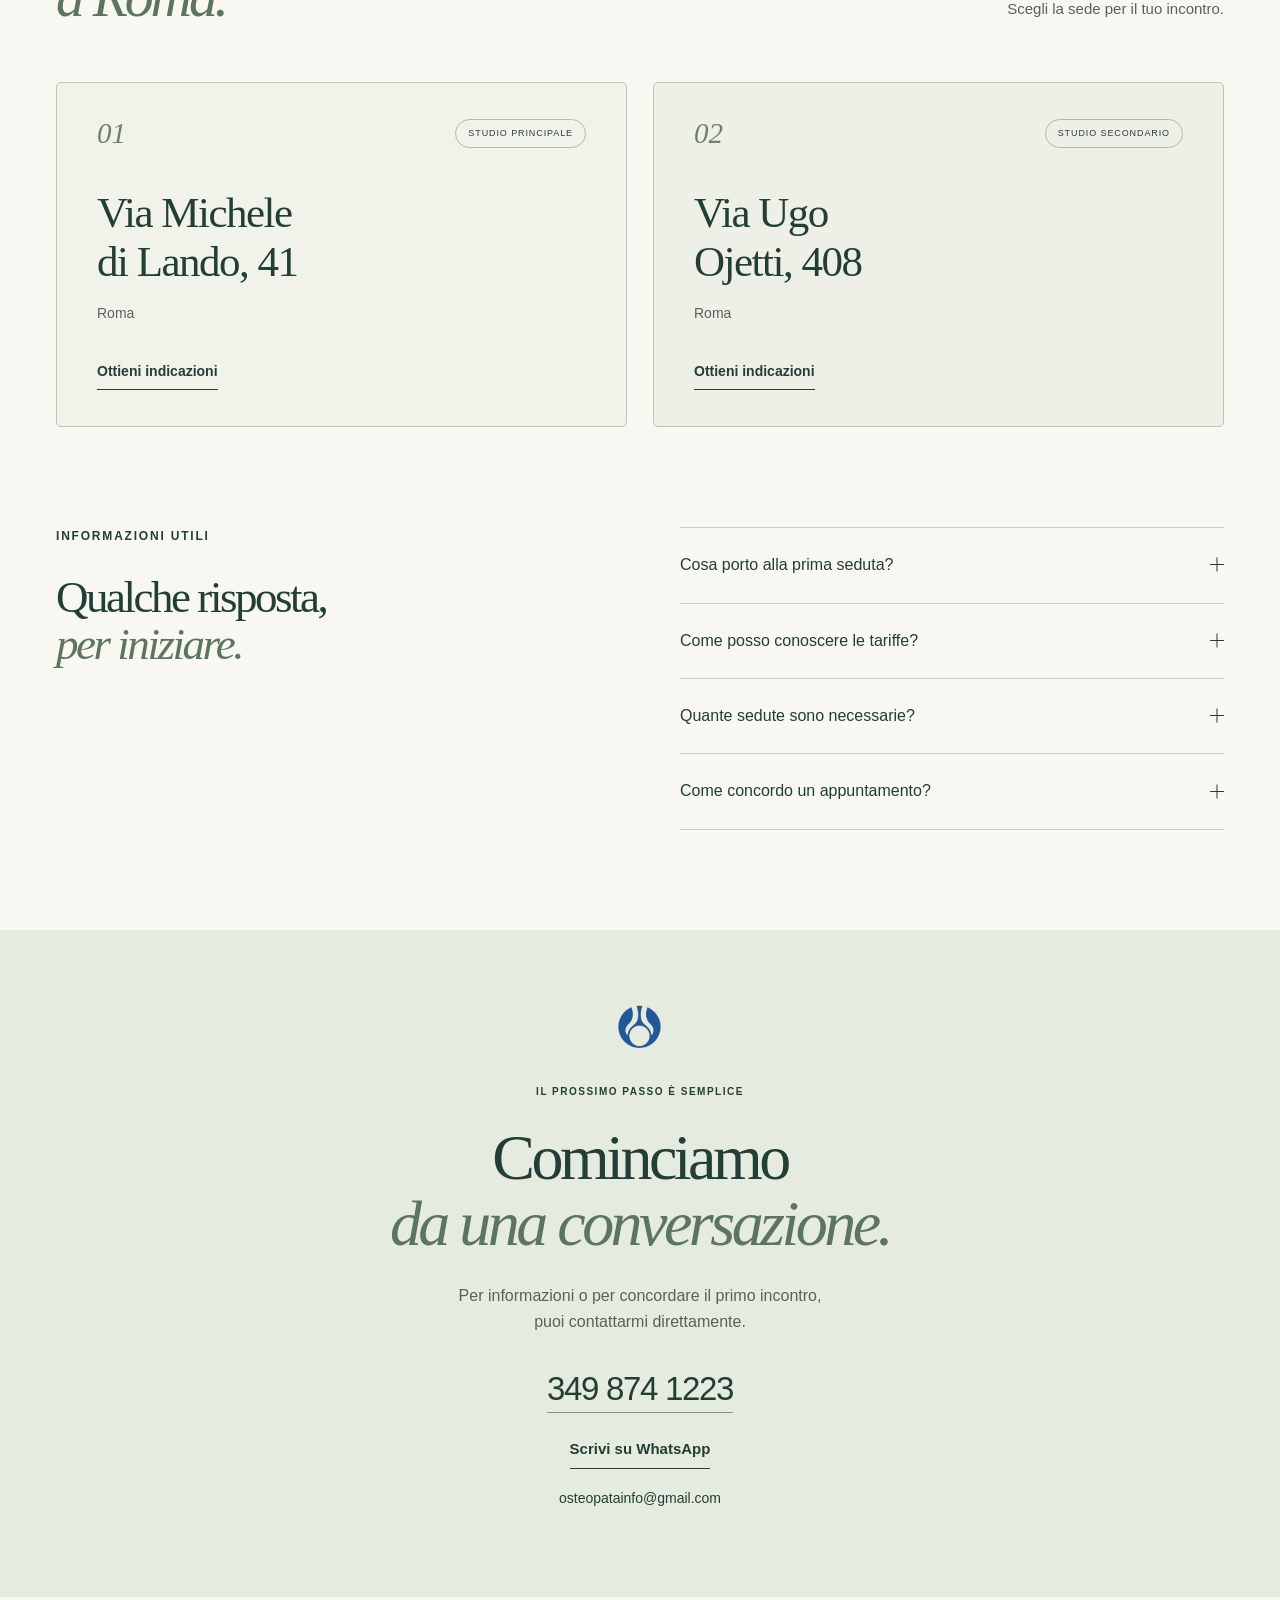
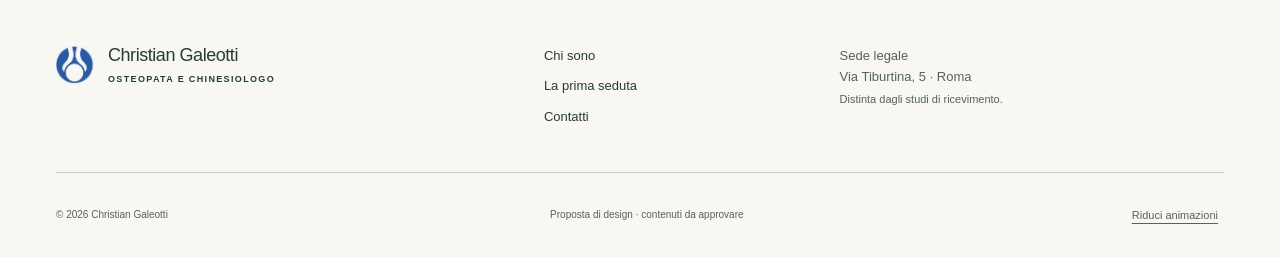
==== commit 00613721: "Aggiorna sito con selfie e recensioni Google" ====
--- a/index.html
+++ b/index.html
@@ -21,7 +21,7 @@
 <section class="intro-section" id="approccio"><div class="shell"><div class="intro-heading reveal"><p class="eyebrow">01 — IL MIO APPROCCIO</p><h2>Prima di un trattamento,<br><em>c’è una persona.</em></h2></div><div class="intro-grid"><p class="intro-statement reveal">Lo sport mi accompagna fin dall’infanzia. Da lì nasce il mio interesse per il corpo e per il movimento.</p><div class="intro-text reveal"><p>La laurea in Scienze Motorie e il diploma in Osteopatia sono le tappe del mio percorso. In studio parto dal colloquio, dalla tua storia e dalla documentazione clinica.</p><p>Uno spazio per capire il motivo dell’incontro, fare domande e chiarire i passi successivi.</p><a class="text-link" href="chi-sono.html">Conosci il mio percorso</a></div></div><div class="credentials"><div class="reveal"><span class="credential-year">2011</span><span>Laurea in<br>Scienze Motorie</span></div><div class="reveal"><span class="credential-year">2019</span><span>Diploma in<br>Osteopatia</span></div><div class="credential-note reveal"><span class="mini-symbol brand-symbol" aria-hidden="true"></span><span>Ascolto, valutazione<br>e attenzione alla persona.</span></div></div></div></section>
 <section class="areas-section"><div class="shell areas-grid"><div class="areas-heading reveal"><p class="eyebrow">02 — GLI AMBITI</p><h2>Il corpo nella<br><em>vita di ogni giorno.</em></h2><p>Reflusso gastrico, dolori alla schiena e problematiche posturali sono gli ambiti principali della mia attività.</p><a class="text-link" href="prima-seduta.html">Attività e prima seduta</a></div><div class="areas-list"><article class="area-item reveal"><span class="area-number">01</span><div><h3>Reflusso gastrico</h3><p>Il colloquio parte dai disturbi che riferisci e dalla tua storia clinica, insieme alla documentazione disponibile.</p></div><span class="area-geometry geometry-balance" aria-hidden="true"><i></i><i></i></span></article><article class="area-item reveal"><span class="area-number">02</span><div><h3>Schiena</h3><p>Il punto di partenza è raccontare il dolore, quando si presenta e come incide sulle tue giornate.</p></div><span class="area-geometry geometry-back" aria-hidden="true"><i></i><i></i><i></i></span></article><article class="area-item reveal"><span class="area-number">03</span><div><h3>Postura e movimento</h3><p>Le tue abitudini, il lavoro e l’attività fisica entrano nel colloquio e nella valutazione iniziale.</p></div><span class="area-geometry geometry-balance" aria-hidden="true"><i></i><i></i></span></article><p class="age-note reveal">Ricevo adulti e ragazzi dagli 8 anni in poi.</p></div></div></section>
 <section class="visit-section" id="prima-seduta"><div class="shell"><div class="section-heading reveal"><div><p class="eyebrow">03 — IL PRIMO INCONTRO</p><h2>Ti racconto<br><em>come cominciamo.</em></h2></div><p>Sapere cosa aspettarti è già<br>un buon punto di partenza.</p></div><div class="visit-grid"><figure class="studio-figure reveal"><img src="assets/studio.jpg" width="2040" height="1530" loading="lazy" alt="Interno dello studio: lettino blu, scrivania e tavole anatomiche"><figcaption>Uno sguardo dentro lo studio.</figcaption></figure><div class="visit-process"><div class="process-track" aria-hidden="true"><span class="process-line"></span><span class="process-mark"><span class="brand-symbol"></span></span></div><article class="process-step reveal"><span class="step-number">01 / ASCOLTO</span><h3>La tua storia.</h3><p>Un colloquio per conoscere il motivo dell’incontro e raccogliere la documentazione clinica che porti con te.</p></article><article class="process-step reveal"><span class="step-number">02 / VALUTAZIONE</span><h3>Il tempo di capire.</h3><p>La valutazione precede il trattamento e aiuta a inquadrare la situazione individuale.</p></article><article class="process-step reveal"><span class="step-number">03 / PASSI SUCCESSIVI</span><h3>Indicazioni da portare con te.</h3><p>Al termine della seduta, consigli dopo il trattamento e indicazioni sugli eventuali incontri successivi.</p></article><a class="text-link" href="prima-seduta.html">Tutte le informazioni sulla prima seduta</a></div></div></div></section>
-<section class="google-section"><div class="shell google-grid"><div class="google-intro reveal"><p class="eyebrow">04 — LE ESPERIENZE</p><h2>La fiducia passa<br>anche dalle<br><em>storie degli altri.</em></h2></div><div class="google-card reveal"><div class="google-wordmark" aria-label="Google"><span>G</span><span>o</span><span>o</span><span>g</span><span>l</span><span>e</span></div><h3>Le parole di chi<br>è già stato in studio.</h3><p>Leggi le recensioni e gli aggiornamenti direttamente sul mio profilo Google.</p><a class="button button-outline" href="https://www.google.com/maps/place/Dr.+Christian+Galeotti+-+Osteopata+e+Posturologo/@41.8971446,12.5116737,17z/data=!3m1!4b1!4m6!3m5!1s0x132f61b34d44e0bb:0x1e8d2f38564ec10b!8m2!3d41.8971446!4d12.5116737!16s%2Fg%2F11sg_9gkq2">Leggi le recensioni su Google</a><span class="external-note">Si apre il profilo Google Maps.</span></div></div><div class="google-watermark" aria-hidden="true">ascolto.</div></section>
+<section class="google-section reviews-section" id="recensioni" aria-labelledby="reviews-title"><div class="shell"><div class="reviews-heading"><div><p class="eyebrow">04 — LE ESPERIENZE</p><h2 id="reviews-title">La fiducia passa<br>anche dalle<br><em>storie degli altri.</em></h2></div><div class="reviews-summary"><p class="eyebrow">RECENSIONI SU GOOGLE</p><div class="review-score"><strong>5,0</strong><span><span class="review-stars" aria-hidden="true">★★★★★</span><br>su 5 · 330 recensioni</span></div><p>Le parole di chi ha scelto di raccontare la propria esperienza.</p><small>Punteggio e numero rilevati il 10 ottobre 2026.</small></div></div><div class="reviews-grid"><figure class="review-card"><div class="review-stars" aria-label="5 stelle su 5">★★★★★</div><p class="review-theme">Chiarezza nel percorso</p><blockquote><p>«Onesto e trasparente nel percorso suggerito»</p></blockquote><figcaption><strong>Marco Preziosi</strong><span>Estratto da una recensione Google</span></figcaption><a class="text-link" href="https://maps.app.goo.gl/iaHm36yxwhHsTUs96" target="_blank" rel="noopener noreferrer" aria-label="Leggi la recensione completa di Marco Preziosi su Google (nuova scheda)">Leggi l’originale <span aria-hidden="true">↗</span></a></figure><figure class="review-card"><div class="review-stars" aria-label="5 stelle su 5">★★★★★</div><p class="review-theme">Attenzione, dal primo incontro</p><blockquote><p>«un professionista scrupoloso che sa darti consigli»</p></blockquote><figcaption><strong>Rosario Di Stefano</strong><span>Estratto da una recensione Google</span></figcaption><a class="text-link" href="https://maps.app.goo.gl/c3DwBb6cUKybe1qf9" target="_blank" rel="noopener noreferrer" aria-label="Leggi la recensione completa di Rosario Di Stefano su Google (nuova scheda)">Leggi l’originale <span aria-hidden="true">↗</span></a></figure><figure class="review-card"><div class="review-stars" aria-label="5 stelle su 5">★★★★★</div><p class="review-theme">Un rapporto di fiducia</p><blockquote><p>«Continuerò senz'altro con grande fiducia!»</p></blockquote><figcaption><strong>Daniela Marino</strong><span>Estratto da una recensione Google</span></figcaption><a class="text-link" href="https://maps.app.goo.gl/Xg4k3p3hdw1V3NjW7" target="_blank" rel="noopener noreferrer" aria-label="Leggi la recensione completa di Daniela Marino su Google (nuova scheda)">Leggi l’originale <span aria-hidden="true">↗</span></a></figure></div><div class="reviews-bottom"><p>Una selezione di brevi estratti.<br>Le recensioni complete sono disponibili su Google.</p><a class="button button-outline" href="https://www.google.com/maps?cid=2201467711866716427" target="_blank" rel="noopener noreferrer">Leggi tutte le recensioni <span aria-hidden="true">↗</span></a></div></div><div class="google-watermark" aria-hidden="true">ascolto.</div></section>
 <section class="locations-section" id="studi"><div class="shell"><div class="section-heading reveal"><div><p class="eyebrow">05 — DOVE RICEVO</p><h2>Ci incontriamo<br><em>a Roma.</em></h2></div><p>Due studi, un contatto diretto.<br>Scegli la sede per il tuo incontro.</p></div><div class="locations-grid"><article class="location-card reveal"><div class="location-top"><span class="location-no">01</span><span class="pill">STUDIO PRINCIPALE</span></div><h3>Via Michele<br>di Lando, 41</h3><p>Roma</p><a class="text-link" href="https://www.google.com/maps/dir/?api=1&amp;destination=Via%20Michele%20di%20Lando%2041%20Roma">Ottieni indicazioni</a></article><article class="location-card reveal"><div class="location-top"><span class="location-no">02</span><span class="pill">STUDIO SECONDARIO</span></div><h3>Via Ugo<br>Ojetti, 408</h3><p>Roma</p><a class="text-link" href="https://www.google.com/maps/dir/?api=1&amp;destination=Via%20Ugo%20Ojetti%20408%20Roma">Ottieni indicazioni</a></article></div></div></section>
 <section class="faq-section"><div class="shell faq-grid"><div class="reveal"><p class="eyebrow">INFORMAZIONI UTILI</p><h2>Qualche risposta,<br><em>per iniziare.</em></h2></div><div class="faqs"><details class="reveal"><summary>Cosa porto alla prima seduta?<span aria-hidden="true"></span></summary><p>Porta con te la documentazione clinica disponibile.</p></details><details class="reveal"><summary>Come posso conoscere le tariffe?<span aria-hidden="true"></span></summary><p>Le tariffe sono comunicate su richiesta, prima dell’appuntamento.</p></details><details class="reveal"><summary>Quante sedute sono necessarie?<span aria-hidden="true"></span></summary><p>Il numero di incontri dipende dalla problematica e dalla situazione individuale. Non è previsto un numero uguale per tutti.</p></details><details class="reveal"><summary>Come concordo un appuntamento?<span aria-hidden="true"></span></summary><p>Puoi telefonare o scrivere su WhatsApp, indicando lo studio in cui preferisci ricevere l’appuntamento.</p></details></div></div></section>
 <section class="contact-section" id="contatto"><div class="shell contact-inner reveal"><span class="brand-symbol contact-symbol" aria-hidden="true"></span><p class="eyebrow">IL PROSSIMO PASSO È SEMPLICE</p><h2>Cominciamo<br><em>da una conversazione.</em></h2><p>Per informazioni o per concordare il primo incontro,<br>puoi contattarmi direttamente.</p><a class="contact-phone" href="tel:+393498741223">349 874 1223</a><div class="contact-whatsapp"><a class="text-link whatsapp-link" href="https://wa.me/393498741223">Scrivi su WhatsApp</a></div><a class="contact-mail" href="mailto:osteopatainfo@gmail.com">osteopatainfo@gmail.com</a></div></section>
--- a/assets/home.css
+++ b/assets/home.css
@@ -15,3 +15,8 @@
 /* Revision v3: distinct directions and secondary written contact. */
 .hero-location{display:flex;flex-direction:column;gap:3px;margin-top:24px;font-size:13px;line-height:1.5}.hero-location>p{font-weight:600;margin-bottom:5px}.hero-location>a{display:flex;align-items:center;gap:10px;min-height:34px;padding:4px 0;text-decoration:none}.hero-location>a:hover span{text-decoration:underline;text-underline-offset:4px}.hero-location svg{margin:0;width:17px;height:19px}.hero-discover{display:inline-block;margin-top:18px;font-size:13px;text-underline-offset:5px}.contact-whatsapp{margin-top:22px}.contact-whatsapp .text-link{font-size:15px}.mobile-whatsapp{display:inline-flex;min-height:44px;align-items:center;justify-content:center;border:1px solid #82997c;border-radius:30px;text-decoration:none;padding:10px 24px;font-size:14px;color:var(--forest)}.mobile-whatsapp:hover{background:var(--sage);color:var(--forest)}
 @media(max-width:800px){.hero-location{margin-top:22px;font-size:13px}.hero-location>a{min-height:40px}.mobile-contact{gap:12px;justify-content:center}.mobile-contact>a{flex:1}.mobile-contact .button{padding-inline:15px}.hero-actions{gap:16px}.hero-discover{font-size:13px}.mobile-whatsapp{padding-inline:15px}}
+/* Recensioni, revisione 4 */
+.reviews-section>.shell{position:relative;z-index:1}.reviews-heading{display:grid;grid-template-columns:1.2fr 1fr;gap:64px;align-items:center;margin-bottom:48px}.reviews-summary{max-width:380px;justify-self:end}.reviews-summary>.eyebrow{margin-bottom:12px}.review-score{display:flex;gap:22px;align-items:center;margin-bottom:20px}.review-score>strong{font:80px/1 Georgia,serif;letter-spacing:-.06em}.review-score>span{font-size:14px;line-height:1.7}.review-stars{color:var(--blue);letter-spacing:3px;font-size:18px}.reviews-summary>p:not(.eyebrow){font-size:17px}.reviews-summary>small{display:block;font-size:11px;color:var(--muted);margin-top:14px}.reviews-grid{display:grid;grid-template-columns:repeat(3,minmax(0,1fr));gap:22px}.review-card{display:flex;flex-direction:column;background:var(--ivory);border:1px solid var(--line);border-radius:3px;padding:32px;min-width:0}.review-theme{font-size:11px;letter-spacing:.07em;text-transform:uppercase;margin-top:25px;color:var(--muted)}.review-card blockquote{margin:16px 0 32px;font:30px/1.25 Georgia,serif;letter-spacing:-.025em;flex:1}.review-card figcaption strong{display:block;font-size:14px;font-weight:600}.review-card figcaption span{display:block;font-size:11px;color:var(--muted);margin-top:4px}.review-card .text-link{font-size:13px;align-self:start;margin-top:22px}.reviews-bottom{display:flex;justify-content:space-between;align-items:center;gap:28px;margin-top:32px}.reviews-bottom p{font-size:12px;color:var(--muted)}
+@media(max-width:1000px){.review-card{padding:25px}.review-card blockquote{font-size:25px}.reviews-grid{gap:14px}}
+@media(max-width:700px){.reviews-heading{grid-template-columns:1fr;gap:32px;margin-bottom:30px}.reviews-summary{justify-self:start;max-width:none;border-top:1px solid var(--line);padding-top:26px;width:100%}.review-score>strong{font-size:64px}.reviews-grid{grid-template-columns:1fr;gap:16px}.review-card{padding:28px}.review-card blockquote{font-size:29px;margin-bottom:28px}.review-theme{margin-top:20px}.reviews-bottom{align-items:start;flex-direction:column;gap:20px}.reviews-bottom .button{width:100%;font-size:14px}}
+.review-card{color:var(--forest)}.reviews-summary>small,.reviews-bottom p{color:#c5cfc1}.reviews-summary .review-stars{color:#c5cfc1}.reviews-section .review-card .text-link{color:var(--blue)}
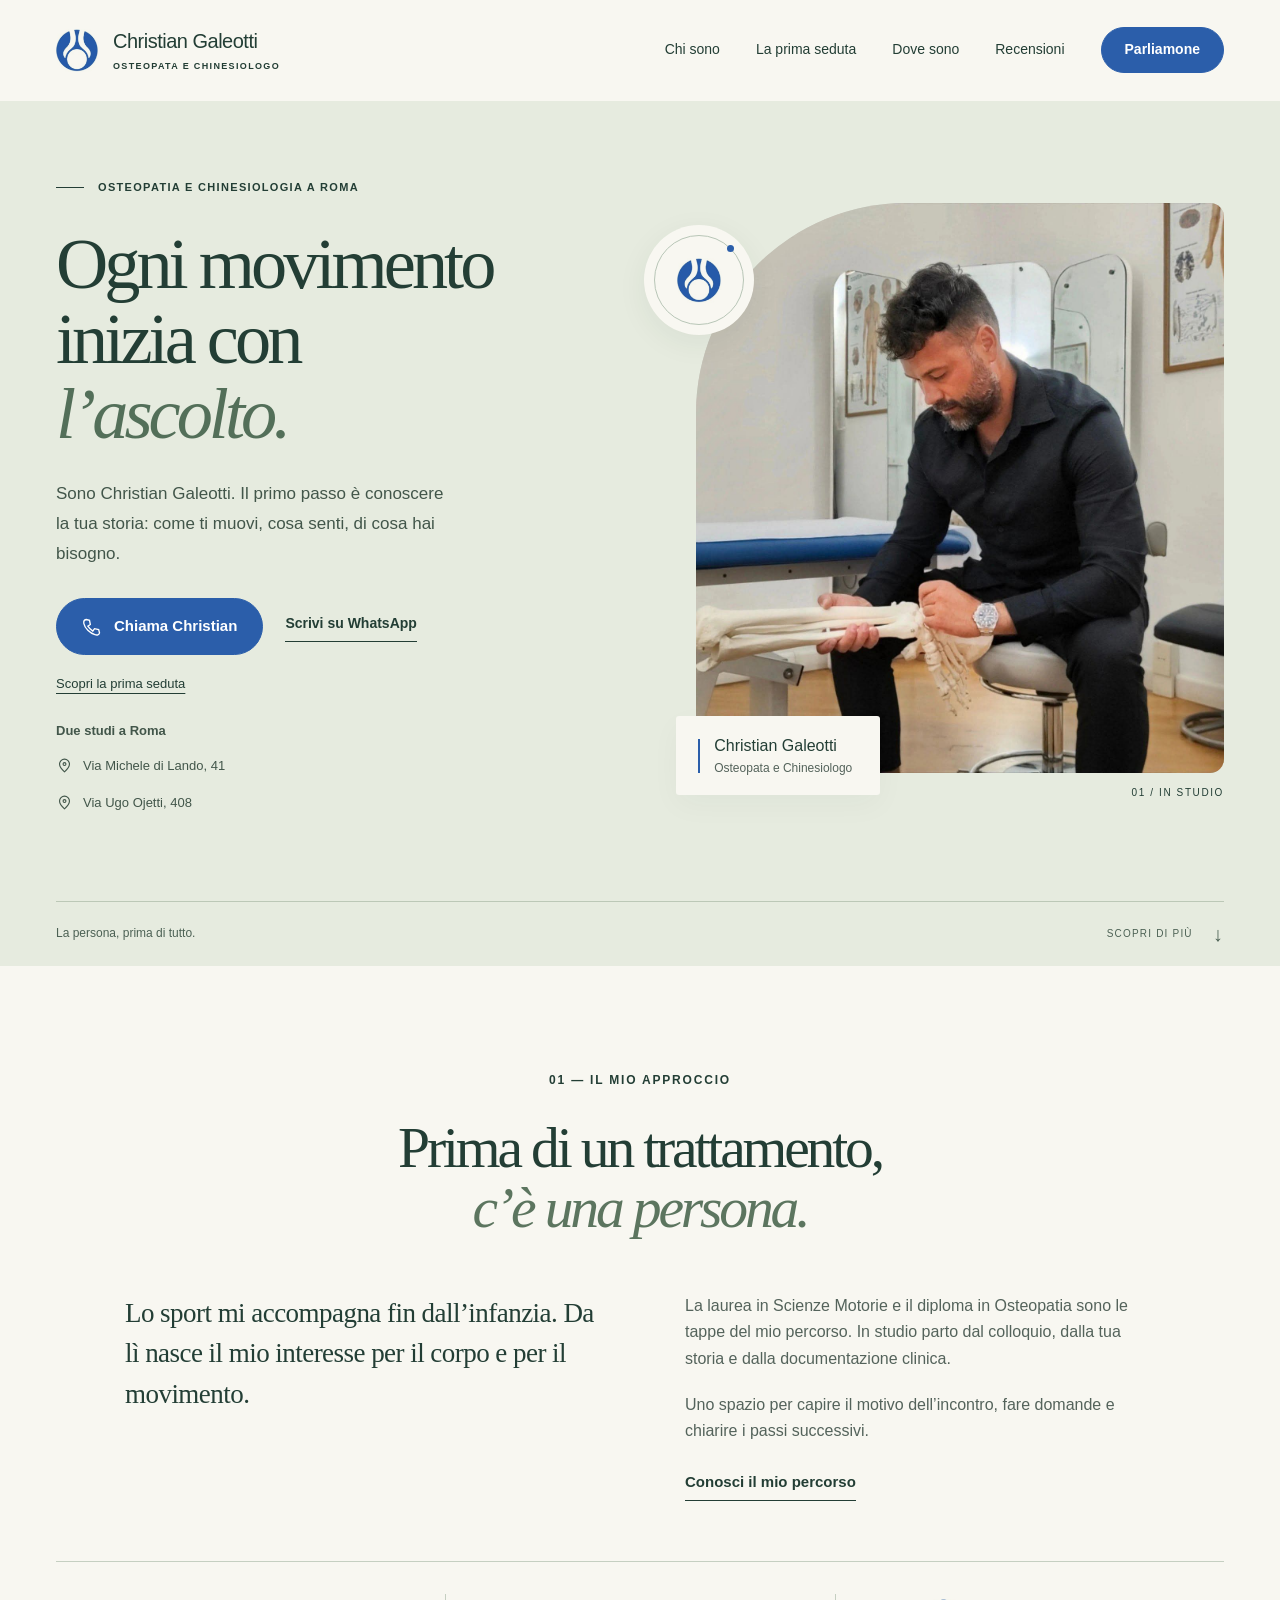
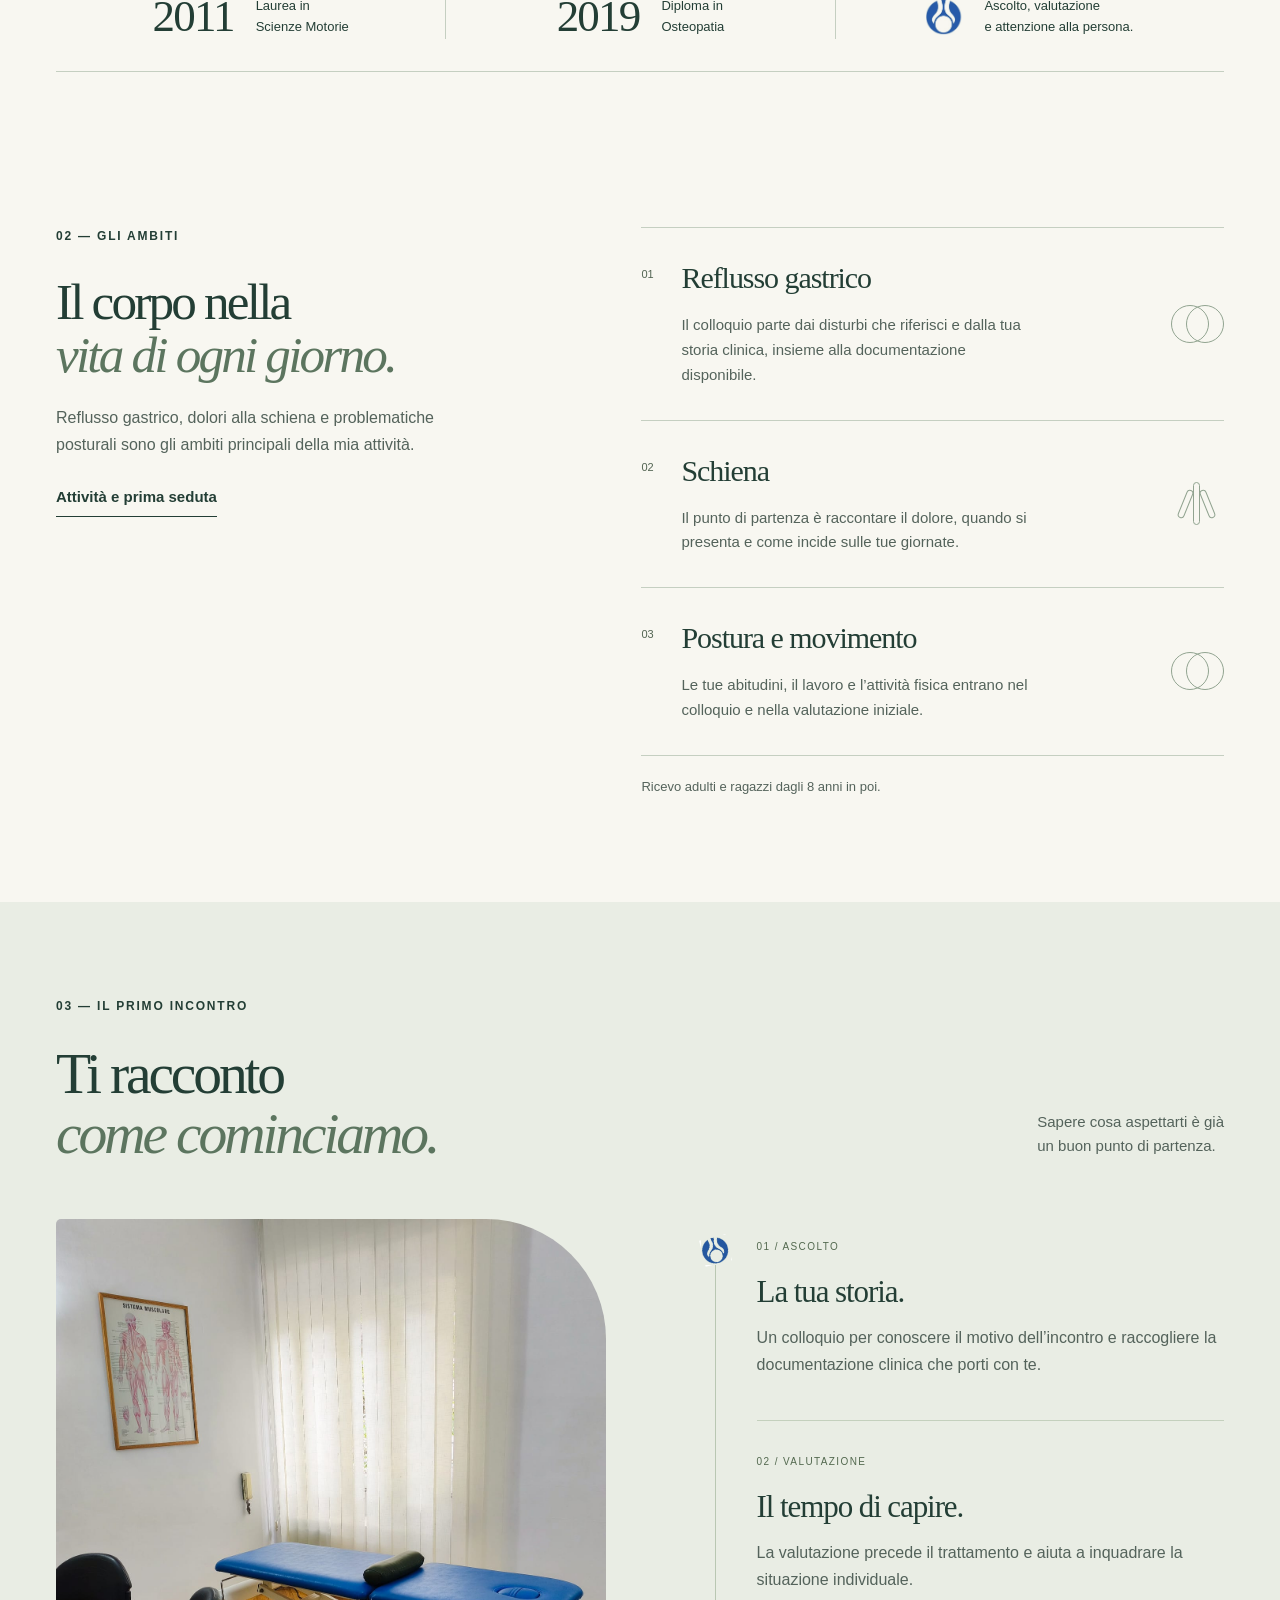
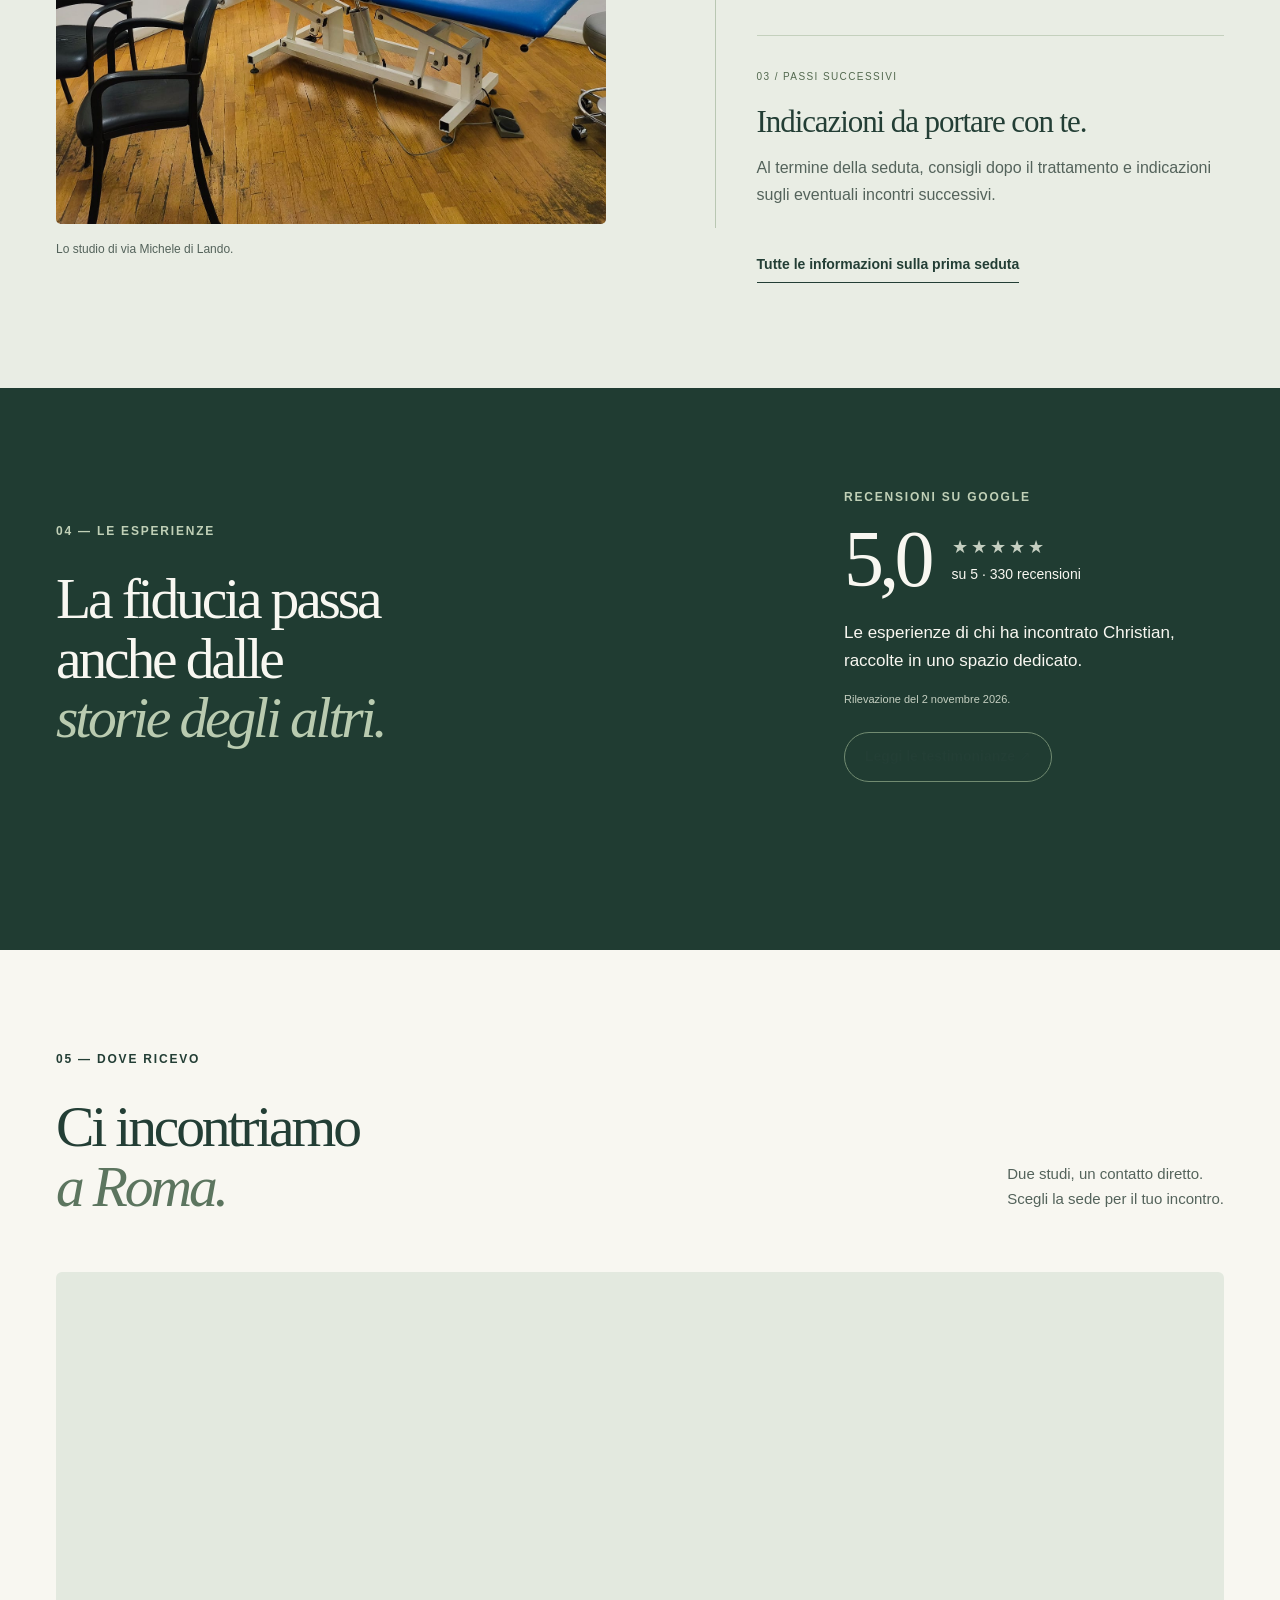
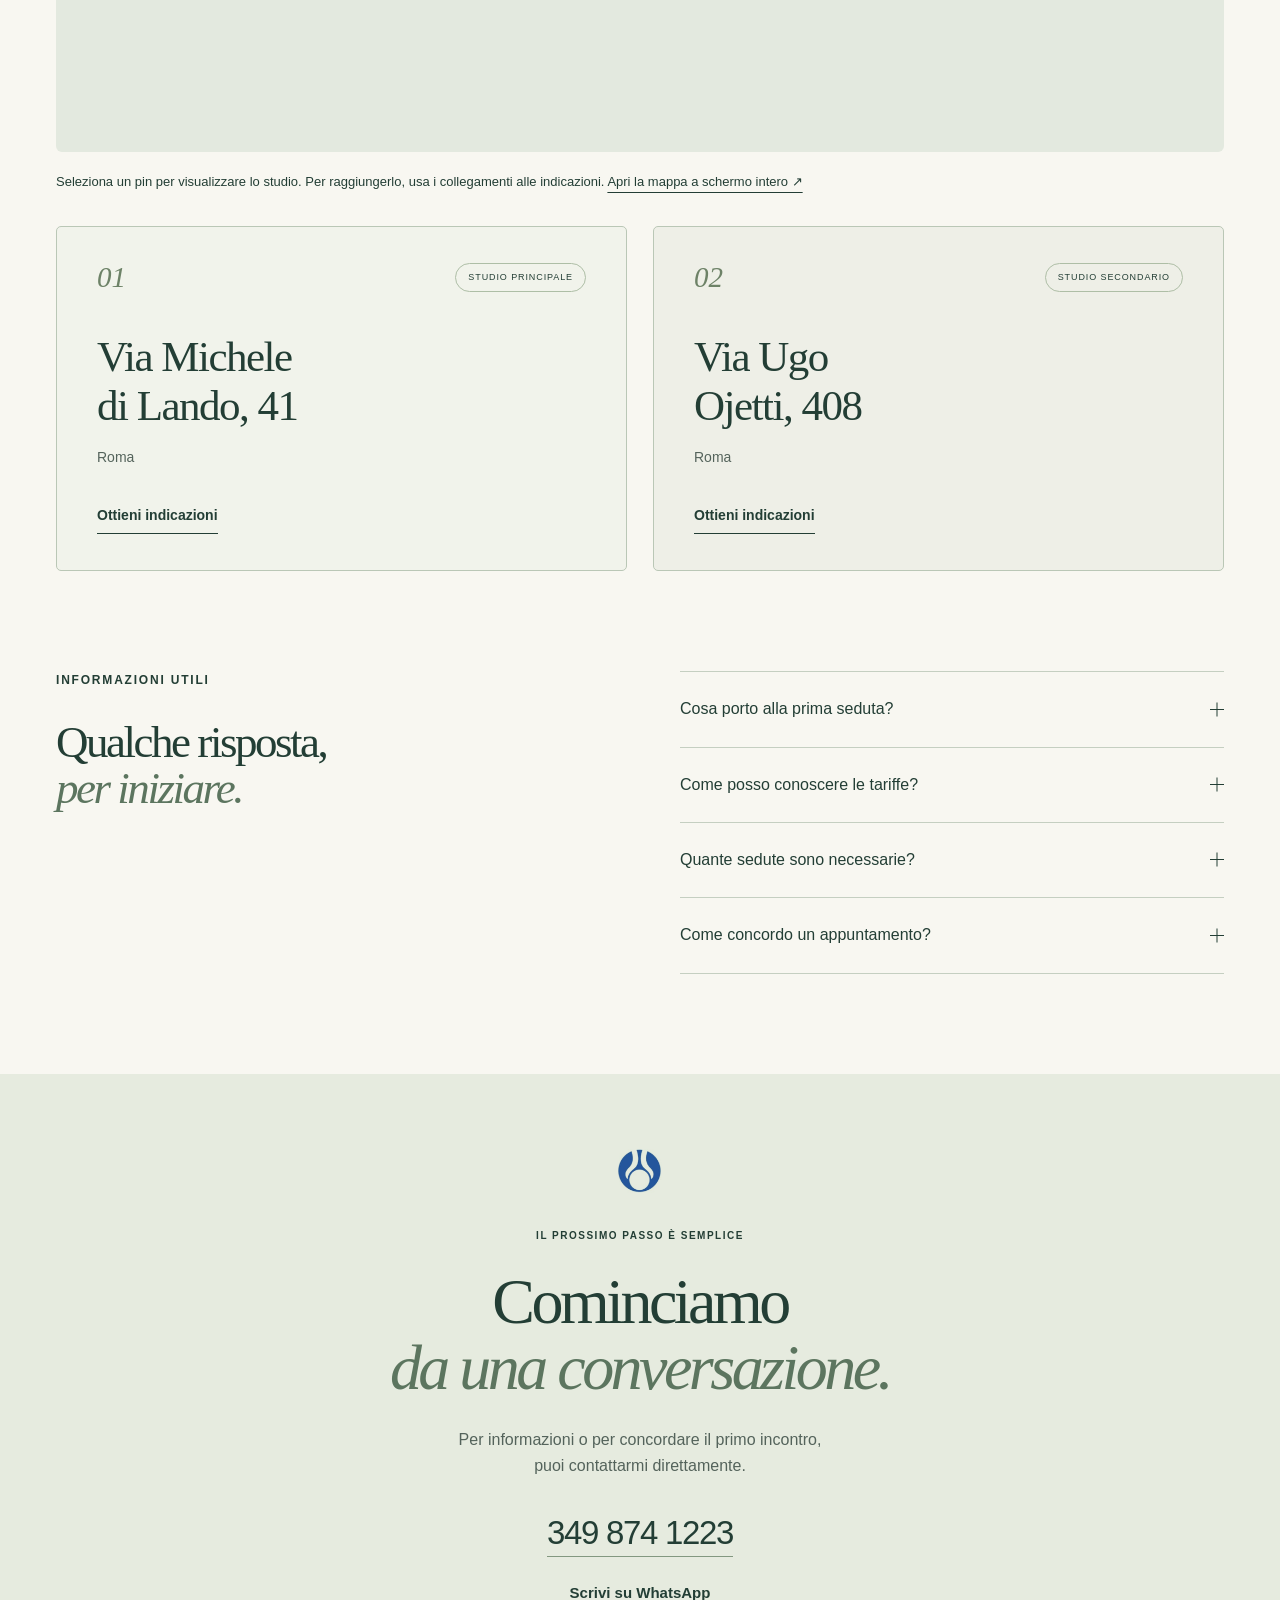
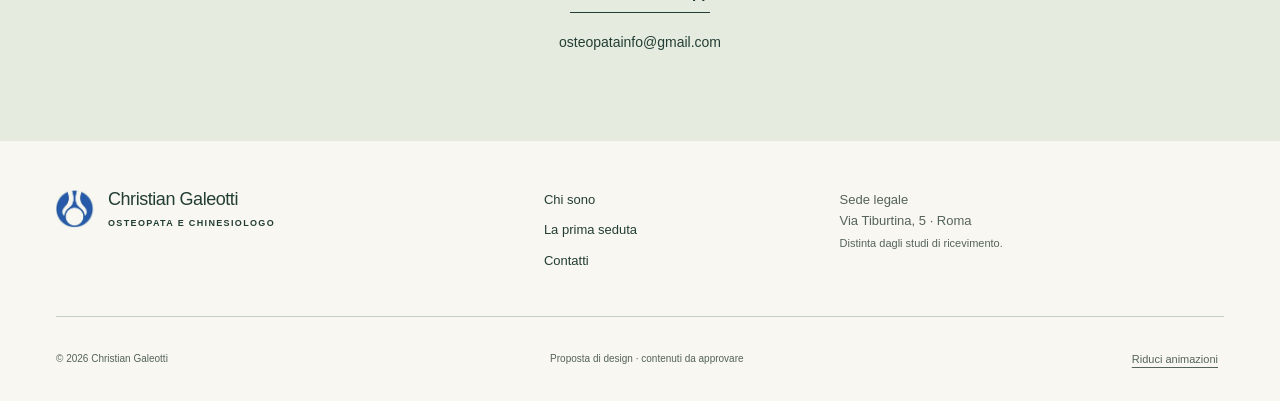
==== commit 973f14af: "Aggiunge mappa dei due studi, nuove foto e pagina recensioni" ====
--- a/index.html
+++ b/index.html
@@ -5,13 +5,13 @@
 <meta name="theme-color" content="#e6ebdf"><title>Christian Galeotti — Osteopata e Chinesiologo a Roma</title>
 <meta name="description" content="Conosci Christian Galeotti, osteopata e chinesiologo a Roma. Scopri il percorso, la prima seduta e i contatti dei due studi.">
 <link rel="icon" href="assets/favicon.svg" type="image/svg+xml"><link rel="stylesheet" href="assets/home.css"><script src="assets/home.js" defer></script>
-</head>
+<link rel="stylesheet" href="assets/updates.css"></head>
 <body id="inizio">
 <a class="skip" href="#contenuto">Vai al contenuto</a>
 <header class="site-header"><div class="shell header-inner">
 <a class="brand" href="index.html" aria-label="Christian Galeotti — Home"><span class="brand-symbol" aria-hidden="true"></span><span>Christian Galeotti<small>OSTEOPATA E CHINESIOLOGO</small></span></a>
 <button class="menu-toggle" type="button" aria-expanded="false" aria-controls="main-nav" hidden><span class="menu-label">Menu</span><span class="menu-lines" aria-hidden="true"></span></button>
-<nav id="main-nav" aria-label="Navigazione principale"><a href="chi-sono.html">Chi sono</a><a href="prima-seduta.html">La prima seduta</a><a href="#studi">Gli studi</a><a class="button button-small" href="tel:+393498741223">Parliamone</a></nav>
+<nav id="main-nav" aria-label="Navigazione principale"><a href="chi-sono.html">Chi sono</a><a href="prima-seduta.html">La prima seduta</a><a href="#studi">Dove sono</a><a href="recensioni.html">Recensioni</a><a class="button button-small" href="tel:+393498741223">Parliamone</a></nav>
 </div></header>
 <main id="contenuto">
 <section class="hero"><div class="shell hero-grid">
@@ -20,12 +20,12 @@
 </div><div class="shell hero-bottom"><span>La persona, prima di tutto.</span><a href="#approccio" aria-label="Scopri l’approccio di Christian">SCOPRI DI PIÙ <span aria-hidden="true">↓</span></a></div></section>
 <section class="intro-section" id="approccio"><div class="shell"><div class="intro-heading reveal"><p class="eyebrow">01 — IL MIO APPROCCIO</p><h2>Prima di un trattamento,<br><em>c’è una persona.</em></h2></div><div class="intro-grid"><p class="intro-statement reveal">Lo sport mi accompagna fin dall’infanzia. Da lì nasce il mio interesse per il corpo e per il movimento.</p><div class="intro-text reveal"><p>La laurea in Scienze Motorie e il diploma in Osteopatia sono le tappe del mio percorso. In studio parto dal colloquio, dalla tua storia e dalla documentazione clinica.</p><p>Uno spazio per capire il motivo dell’incontro, fare domande e chiarire i passi successivi.</p><a class="text-link" href="chi-sono.html">Conosci il mio percorso</a></div></div><div class="credentials"><div class="reveal"><span class="credential-year">2011</span><span>Laurea in<br>Scienze Motorie</span></div><div class="reveal"><span class="credential-year">2019</span><span>Diploma in<br>Osteopatia</span></div><div class="credential-note reveal"><span class="mini-symbol brand-symbol" aria-hidden="true"></span><span>Ascolto, valutazione<br>e attenzione alla persona.</span></div></div></div></section>
 <section class="areas-section"><div class="shell areas-grid"><div class="areas-heading reveal"><p class="eyebrow">02 — GLI AMBITI</p><h2>Il corpo nella<br><em>vita di ogni giorno.</em></h2><p>Reflusso gastrico, dolori alla schiena e problematiche posturali sono gli ambiti principali della mia attività.</p><a class="text-link" href="prima-seduta.html">Attività e prima seduta</a></div><div class="areas-list"><article class="area-item reveal"><span class="area-number">01</span><div><h3>Reflusso gastrico</h3><p>Il colloquio parte dai disturbi che riferisci e dalla tua storia clinica, insieme alla documentazione disponibile.</p></div><span class="area-geometry geometry-balance" aria-hidden="true"><i></i><i></i></span></article><article class="area-item reveal"><span class="area-number">02</span><div><h3>Schiena</h3><p>Il punto di partenza è raccontare il dolore, quando si presenta e come incide sulle tue giornate.</p></div><span class="area-geometry geometry-back" aria-hidden="true"><i></i><i></i><i></i></span></article><article class="area-item reveal"><span class="area-number">03</span><div><h3>Postura e movimento</h3><p>Le tue abitudini, il lavoro e l’attività fisica entrano nel colloquio e nella valutazione iniziale.</p></div><span class="area-geometry geometry-balance" aria-hidden="true"><i></i><i></i></span></article><p class="age-note reveal">Ricevo adulti e ragazzi dagli 8 anni in poi.</p></div></div></section>
-<section class="visit-section" id="prima-seduta"><div class="shell"><div class="section-heading reveal"><div><p class="eyebrow">03 — IL PRIMO INCONTRO</p><h2>Ti racconto<br><em>come cominciamo.</em></h2></div><p>Sapere cosa aspettarti è già<br>un buon punto di partenza.</p></div><div class="visit-grid"><figure class="studio-figure reveal"><img src="assets/studio.jpg" width="2040" height="1530" loading="lazy" alt="Interno dello studio: lettino blu, scrivania e tavole anatomiche"><figcaption>Uno sguardo dentro lo studio.</figcaption></figure><div class="visit-process"><div class="process-track" aria-hidden="true"><span class="process-line"></span><span class="process-mark"><span class="brand-symbol"></span></span></div><article class="process-step reveal"><span class="step-number">01 / ASCOLTO</span><h3>La tua storia.</h3><p>Un colloquio per conoscere il motivo dell’incontro e raccogliere la documentazione clinica che porti con te.</p></article><article class="process-step reveal"><span class="step-number">02 / VALUTAZIONE</span><h3>Il tempo di capire.</h3><p>La valutazione precede il trattamento e aiuta a inquadrare la situazione individuale.</p></article><article class="process-step reveal"><span class="step-number">03 / PASSI SUCCESSIVI</span><h3>Indicazioni da portare con te.</h3><p>Al termine della seduta, consigli dopo il trattamento e indicazioni sugli eventuali incontri successivi.</p></article><a class="text-link" href="prima-seduta.html">Tutte le informazioni sulla prima seduta</a></div></div></div></section>
-<section class="google-section reviews-section" id="recensioni" aria-labelledby="reviews-title"><div class="shell"><div class="reviews-heading"><div><p class="eyebrow">04 — LE ESPERIENZE</p><h2 id="reviews-title">La fiducia passa<br>anche dalle<br><em>storie degli altri.</em></h2></div><div class="reviews-summary"><p class="eyebrow">RECENSIONI SU GOOGLE</p><div class="review-score"><strong>5,0</strong><span><span class="review-stars" aria-hidden="true">★★★★★</span><br>su 5 · 330 recensioni</span></div><p>Le parole di chi ha scelto di raccontare la propria esperienza.</p><small>Punteggio e numero rilevati il 10 ottobre 2026.</small></div></div><div class="reviews-grid"><figure class="review-card"><div class="review-stars" aria-label="5 stelle su 5">★★★★★</div><p class="review-theme">Chiarezza nel percorso</p><blockquote><p>«Onesto e trasparente nel percorso suggerito»</p></blockquote><figcaption><strong>Marco Preziosi</strong><span>Estratto da una recensione Google</span></figcaption><a class="text-link" href="https://maps.app.goo.gl/iaHm36yxwhHsTUs96" target="_blank" rel="noopener noreferrer" aria-label="Leggi la recensione completa di Marco Preziosi su Google (nuova scheda)">Leggi l’originale <span aria-hidden="true">↗</span></a></figure><figure class="review-card"><div class="review-stars" aria-label="5 stelle su 5">★★★★★</div><p class="review-theme">Attenzione, dal primo incontro</p><blockquote><p>«un professionista scrupoloso che sa darti consigli»</p></blockquote><figcaption><strong>Rosario Di Stefano</strong><span>Estratto da una recensione Google</span></figcaption><a class="text-link" href="https://maps.app.goo.gl/c3DwBb6cUKybe1qf9" target="_blank" rel="noopener noreferrer" aria-label="Leggi la recensione completa di Rosario Di Stefano su Google (nuova scheda)">Leggi l’originale <span aria-hidden="true">↗</span></a></figure><figure class="review-card"><div class="review-stars" aria-label="5 stelle su 5">★★★★★</div><p class="review-theme">Un rapporto di fiducia</p><blockquote><p>«Continuerò senz'altro con grande fiducia!»</p></blockquote><figcaption><strong>Daniela Marino</strong><span>Estratto da una recensione Google</span></figcaption><a class="text-link" href="https://maps.app.goo.gl/Xg4k3p3hdw1V3NjW7" target="_blank" rel="noopener noreferrer" aria-label="Leggi la recensione completa di Daniela Marino su Google (nuova scheda)">Leggi l’originale <span aria-hidden="true">↗</span></a></figure></div><div class="reviews-bottom"><p>Una selezione di brevi estratti.<br>Le recensioni complete sono disponibili su Google.</p><a class="button button-outline" href="https://www.google.com/maps?cid=2201467711866716427" target="_blank" rel="noopener noreferrer">Leggi tutte le recensioni <span aria-hidden="true">↗</span></a></div></div><div class="google-watermark" aria-hidden="true">ascolto.</div></section>
-<section class="locations-section" id="studi"><div class="shell"><div class="section-heading reveal"><div><p class="eyebrow">05 — DOVE RICEVO</p><h2>Ci incontriamo<br><em>a Roma.</em></h2></div><p>Due studi, un contatto diretto.<br>Scegli la sede per il tuo incontro.</p></div><div class="locations-grid"><article class="location-card reveal"><div class="location-top"><span class="location-no">01</span><span class="pill">STUDIO PRINCIPALE</span></div><h3>Via Michele<br>di Lando, 41</h3><p>Roma</p><a class="text-link" href="https://www.google.com/maps/dir/?api=1&amp;destination=Via%20Michele%20di%20Lando%2041%20Roma">Ottieni indicazioni</a></article><article class="location-card reveal"><div class="location-top"><span class="location-no">02</span><span class="pill">STUDIO SECONDARIO</span></div><h3>Via Ugo<br>Ojetti, 408</h3><p>Roma</p><a class="text-link" href="https://www.google.com/maps/dir/?api=1&amp;destination=Via%20Ugo%20Ojetti%20408%20Roma">Ottieni indicazioni</a></article></div></div></section>
+<section class="visit-section" id="prima-seduta"><div class="shell"><div class="section-heading reveal"><div><p class="eyebrow">03 — IL PRIMO INCONTRO</p><h2>Ti racconto<br><em>come cominciamo.</em></h2></div><p>Sapere cosa aspettarti è già<br>un buon punto di partenza.</p></div><div class="visit-grid"><figure class="studio-figure reveal"><img src="assets/studio-michele-di-lando.jpg" width="2040" height="1530" loading="lazy" alt="Studio di via Michele di Lando: lettino blu e spazio per il colloquio"><figcaption>Lo studio di via Michele di Lando.</figcaption></figure><div class="visit-process"><div class="process-track" aria-hidden="true"><span class="process-line"></span><span class="process-mark"><span class="brand-symbol"></span></span></div><article class="process-step reveal"><span class="step-number">01 / ASCOLTO</span><h3>La tua storia.</h3><p>Un colloquio per conoscere il motivo dell’incontro e raccogliere la documentazione clinica che porti con te.</p></article><article class="process-step reveal"><span class="step-number">02 / VALUTAZIONE</span><h3>Il tempo di capire.</h3><p>La valutazione precede il trattamento e aiuta a inquadrare la situazione individuale.</p></article><article class="process-step reveal"><span class="step-number">03 / PASSI SUCCESSIVI</span><h3>Indicazioni da portare con te.</h3><p>Al termine della seduta, consigli dopo il trattamento e indicazioni sugli eventuali incontri successivi.</p></article><a class="text-link" href="prima-seduta.html">Tutte le informazioni sulla prima seduta</a></div></div></div></section>
+<section class="google-section reviews-section" id="recensioni"><div class="shell reviews-heading"><div><p class="eyebrow">04 — LE ESPERIENZE</p><h2>La fiducia passa<br>anche dalle<br><em>storie degli altri.</em></h2></div><div class="reviews-summary"><p class="eyebrow">RECENSIONI SU GOOGLE</p><div class="review-score"><strong>5,0</strong><span><span class="review-stars" aria-hidden="true">★★★★★</span><br>su 5 · 330 recensioni</span></div><p>Le esperienze di chi ha incontrato Christian, raccolte in uno spazio dedicato.</p><small>Rilevazione del 2 novembre 2026.</small><a class="button button-outline" style="margin-top:24px" href="recensioni.html">Leggi le testimonianze ↗</a></div></div></section>
+<section class="locations-section" id="studi"><div class="shell"><div class="section-heading reveal"><div><p class="eyebrow">05 — DOVE RICEVO</p><h2>Ci incontriamo<br><em>a Roma.</em></h2></div><p>Due studi, un contatto diretto.<br>Scegli la sede per il tuo incontro.</p></div><div class="studios-map" data-studios-map hidden><iframe title="Mappa Google dei due studi di Christian Galeotti a Roma" loading="lazy" allowfullscreen referrerpolicy="strict-origin-when-cross-origin"></iframe><p>Seleziona un pin per visualizzare lo studio. Per raggiungerlo, usa i collegamenti alle indicazioni. <a href="https://www.google.com/maps/d/viewer?mid=1VA6LsXmQZSjZ4Y6JqApZstElrVYmOno" target="_blank" rel="noopener noreferrer">Apri la mappa a schermo intero ↗</a></p></div><div class="locations-grid"><article class="location-card reveal"><div class="location-top"><span class="location-no">01</span><span class="pill">STUDIO PRINCIPALE</span></div><h3>Via Michele<br>di Lando, 41</h3><p>Roma</p><a class="text-link" href="https://www.google.com/maps/dir/?api=1&amp;destination=Via%20Michele%20di%20Lando%2041%20Roma">Ottieni indicazioni</a></article><article class="location-card reveal"><div class="location-top"><span class="location-no">02</span><span class="pill">STUDIO SECONDARIO</span></div><h3>Via Ugo<br>Ojetti, 408</h3><p>Roma</p><a class="text-link" href="https://www.google.com/maps/dir/?api=1&amp;destination=Via%20Ugo%20Ojetti%20408%20Roma">Ottieni indicazioni</a></article></div></div></section>
 <section class="faq-section"><div class="shell faq-grid"><div class="reveal"><p class="eyebrow">INFORMAZIONI UTILI</p><h2>Qualche risposta,<br><em>per iniziare.</em></h2></div><div class="faqs"><details class="reveal"><summary>Cosa porto alla prima seduta?<span aria-hidden="true"></span></summary><p>Porta con te la documentazione clinica disponibile.</p></details><details class="reveal"><summary>Come posso conoscere le tariffe?<span aria-hidden="true"></span></summary><p>Le tariffe sono comunicate su richiesta, prima dell’appuntamento.</p></details><details class="reveal"><summary>Quante sedute sono necessarie?<span aria-hidden="true"></span></summary><p>Il numero di incontri dipende dalla problematica e dalla situazione individuale. Non è previsto un numero uguale per tutti.</p></details><details class="reveal"><summary>Come concordo un appuntamento?<span aria-hidden="true"></span></summary><p>Puoi telefonare o scrivere su WhatsApp, indicando lo studio in cui preferisci ricevere l’appuntamento.</p></details></div></div></section>
 <section class="contact-section" id="contatto"><div class="shell contact-inner reveal"><span class="brand-symbol contact-symbol" aria-hidden="true"></span><p class="eyebrow">IL PROSSIMO PASSO È SEMPLICE</p><h2>Cominciamo<br><em>da una conversazione.</em></h2><p>Per informazioni o per concordare il primo incontro,<br>puoi contattarmi direttamente.</p><a class="contact-phone" href="tel:+393498741223">349 874 1223</a><div class="contact-whatsapp"><a class="text-link whatsapp-link" href="https://wa.me/393498741223">Scrivi su WhatsApp</a></div><a class="contact-mail" href="mailto:osteopatainfo@gmail.com">osteopatainfo@gmail.com</a></div></section>
 </main>
 <footer><div class="shell footer-grid"><a class="brand" href="#inizio"><span class="brand-symbol" aria-hidden="true"></span><span>Christian Galeotti<small>OSTEOPATA E CHINESIOLOGO</small></span></a><nav aria-label="Navigazione del footer"><a href="chi-sono.html">Chi sono</a><a href="prima-seduta.html">La prima seduta</a><a href="contatti.html">Contatti</a></nav><p>Sede legale<br>Via Tiburtina, 5 · Roma<br><span>Distinta dagli studi di ricevimento.</span></p></div><div class="shell footer-bottom"><span>© 2026 Christian Galeotti</span><span>Proposta di design · contenuti da approvare</span><button id="motion-toggle" type="button" aria-pressed="false" hidden>Riduci animazioni</button></div></footer>
 <div class="mobile-contact"><a class="button" href="tel:+393498741223" aria-label="Chiama Christian">Chiama Christian</a><a class="mobile-whatsapp" href="https://wa.me/393498741223" aria-label="Scrivi a Christian su WhatsApp">WhatsApp</a></div>
-</body></html>
+<script src="assets/studios-map.js" defer></script></body></html>
--- a/assets/updates.css
+++ b/assets/updates.css
@@ -0,0 +1,4 @@
+/* Foto, recensioni e mappa degli studi */
+.studio-figure-inner{margin:0}.studio-figure-inner figcaption{font-size:13px;margin-top:12px}.studio-vertical{aspect-ratio:3/4;object-position:center;border-top-right-radius:100px}.conversation-photo{margin-top:24px;aspect-ratio:16/9;object-fit:cover;object-position:center 80%;border-radius:4px}.review-overview{display:flex;align-items:center;justify-content:space-between;gap:32px;padding-top:34px;padding-bottom:34px}.rating-number{font:76px/1 Georgia,serif;letter-spacing:-.06em;margin-right:22px}.review-overview p{font-size:13px;margin-top:16px}.review-stars{color:#285cac;letter-spacing:3px}.testimonials-grid{display:grid;grid-template-columns:repeat(3,minmax(0,1fr));gap:24px}.review-explainer{margin-bottom:32px;font-size:16px;max-width:680px}.testimonials-grid .review-card{margin:0;border:1px solid #bdc8b8;padding:30px;display:flex;flex-direction:column;min-width:0}.review-theme{font-size:11px;text-transform:uppercase;letter-spacing:.08em;margin:24px 0 16px;color:#54635b}.review-card blockquote{font:28px/1.3 Georgia,serif;margin:0 0 30px;flex:1}.review-card figcaption strong{display:block;font-size:15px}.review-card figcaption span{display:block;font-size:11px;color:#54635b;margin-top:4px}.review-card .text-link{font-size:14px;margin-top:22px;align-self:start;color:#285cac}.review-summary-text{font-size:17px;line-height:1.65;flex:1;margin-bottom:30px}.source-note{font-size:13px;margin-top:24px!important;color:#dbe4d8}.google .button{margin-top:24px}.studios-map{margin:0 0 34px}.studios-map iframe{width:100%;height:480px;border:0;border-radius:6px;background:#e3e9df}.studios-map p{font-size:13px;margin-top:10px}.studios-map[hidden]{display:none}
+@media(max-width:1000px){.testimonials-grid{grid-template-columns:repeat(2,minmax(0,1fr))}.header-inner nav{gap:20px}}
+@media(max-width:760px){.review-overview{align-items:start;flex-direction:column;gap:24px}.testimonials-grid{grid-template-columns:1fr}.rating-number{font-size:64px}.testimonials-grid .review-card{padding:26px}.studios-map iframe{height:380px}.studio-vertical{max-height:520px}.review-card blockquote{font-size:29px}}
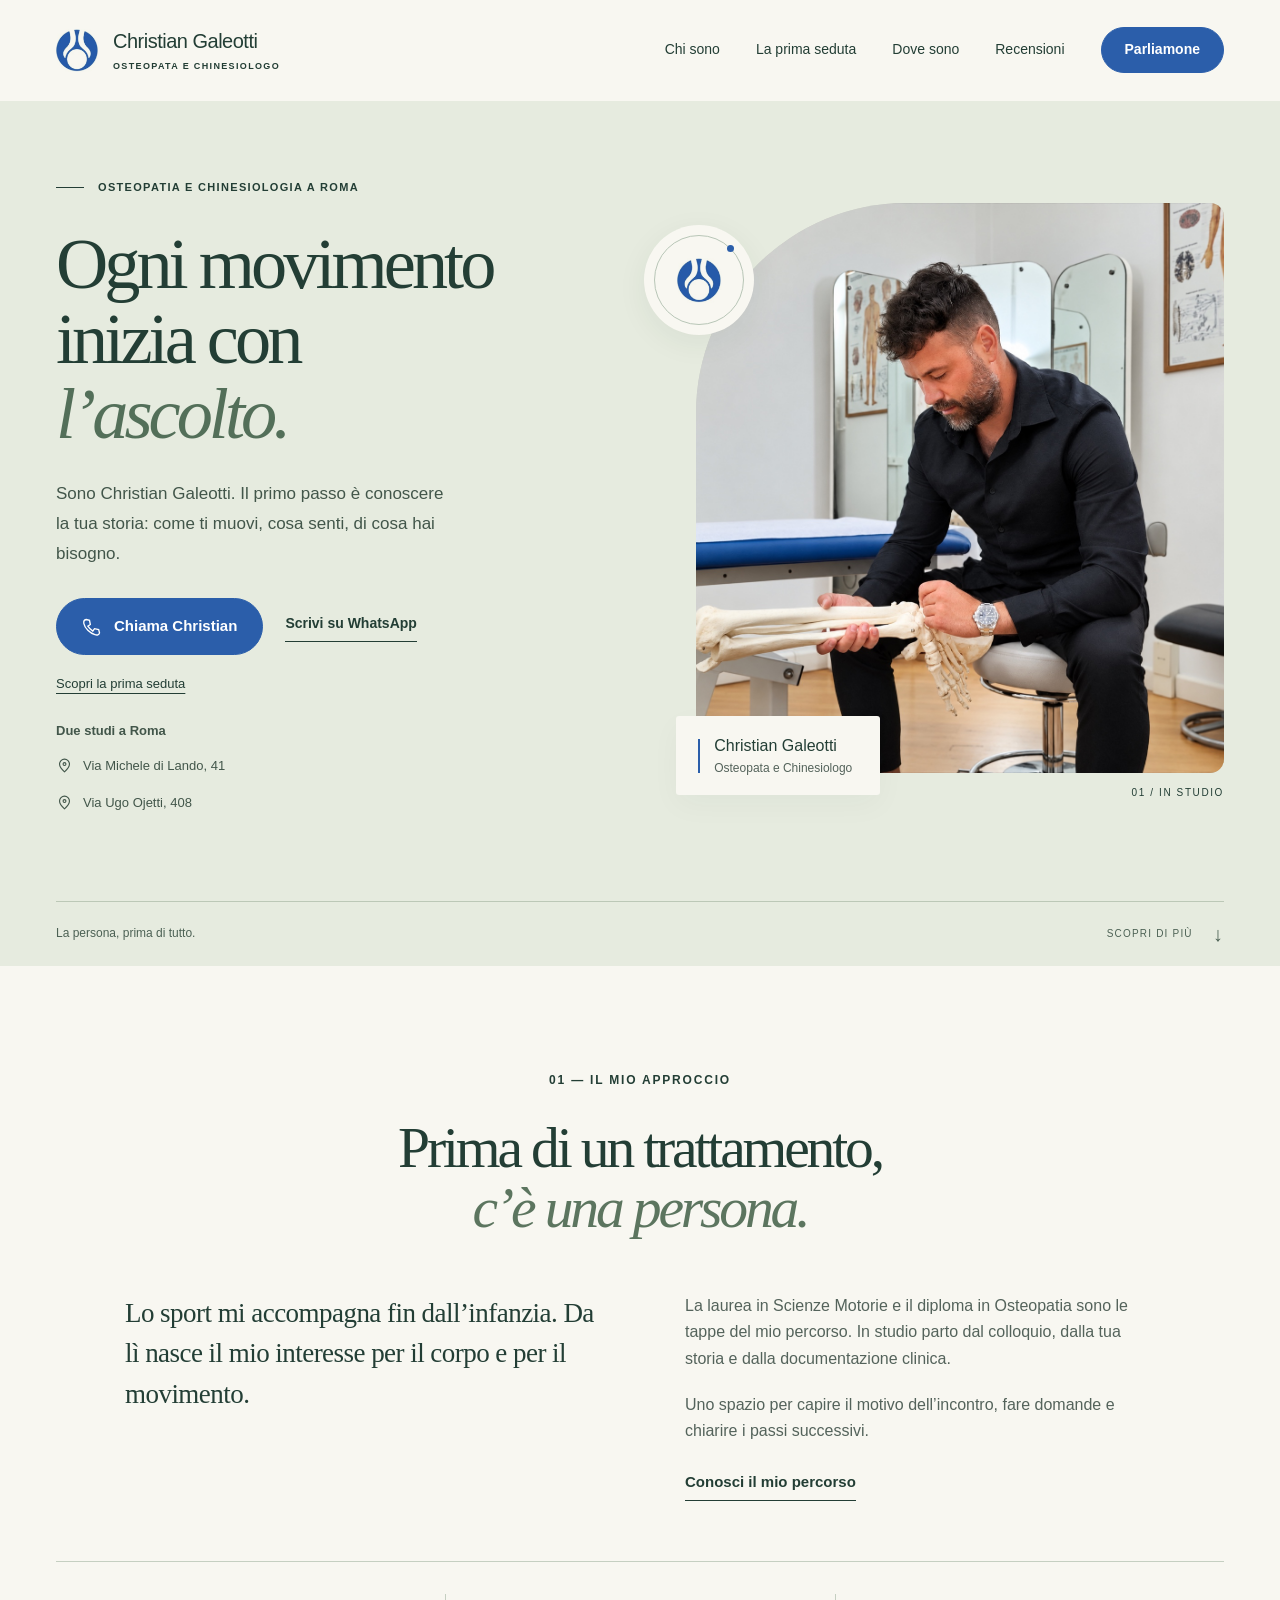
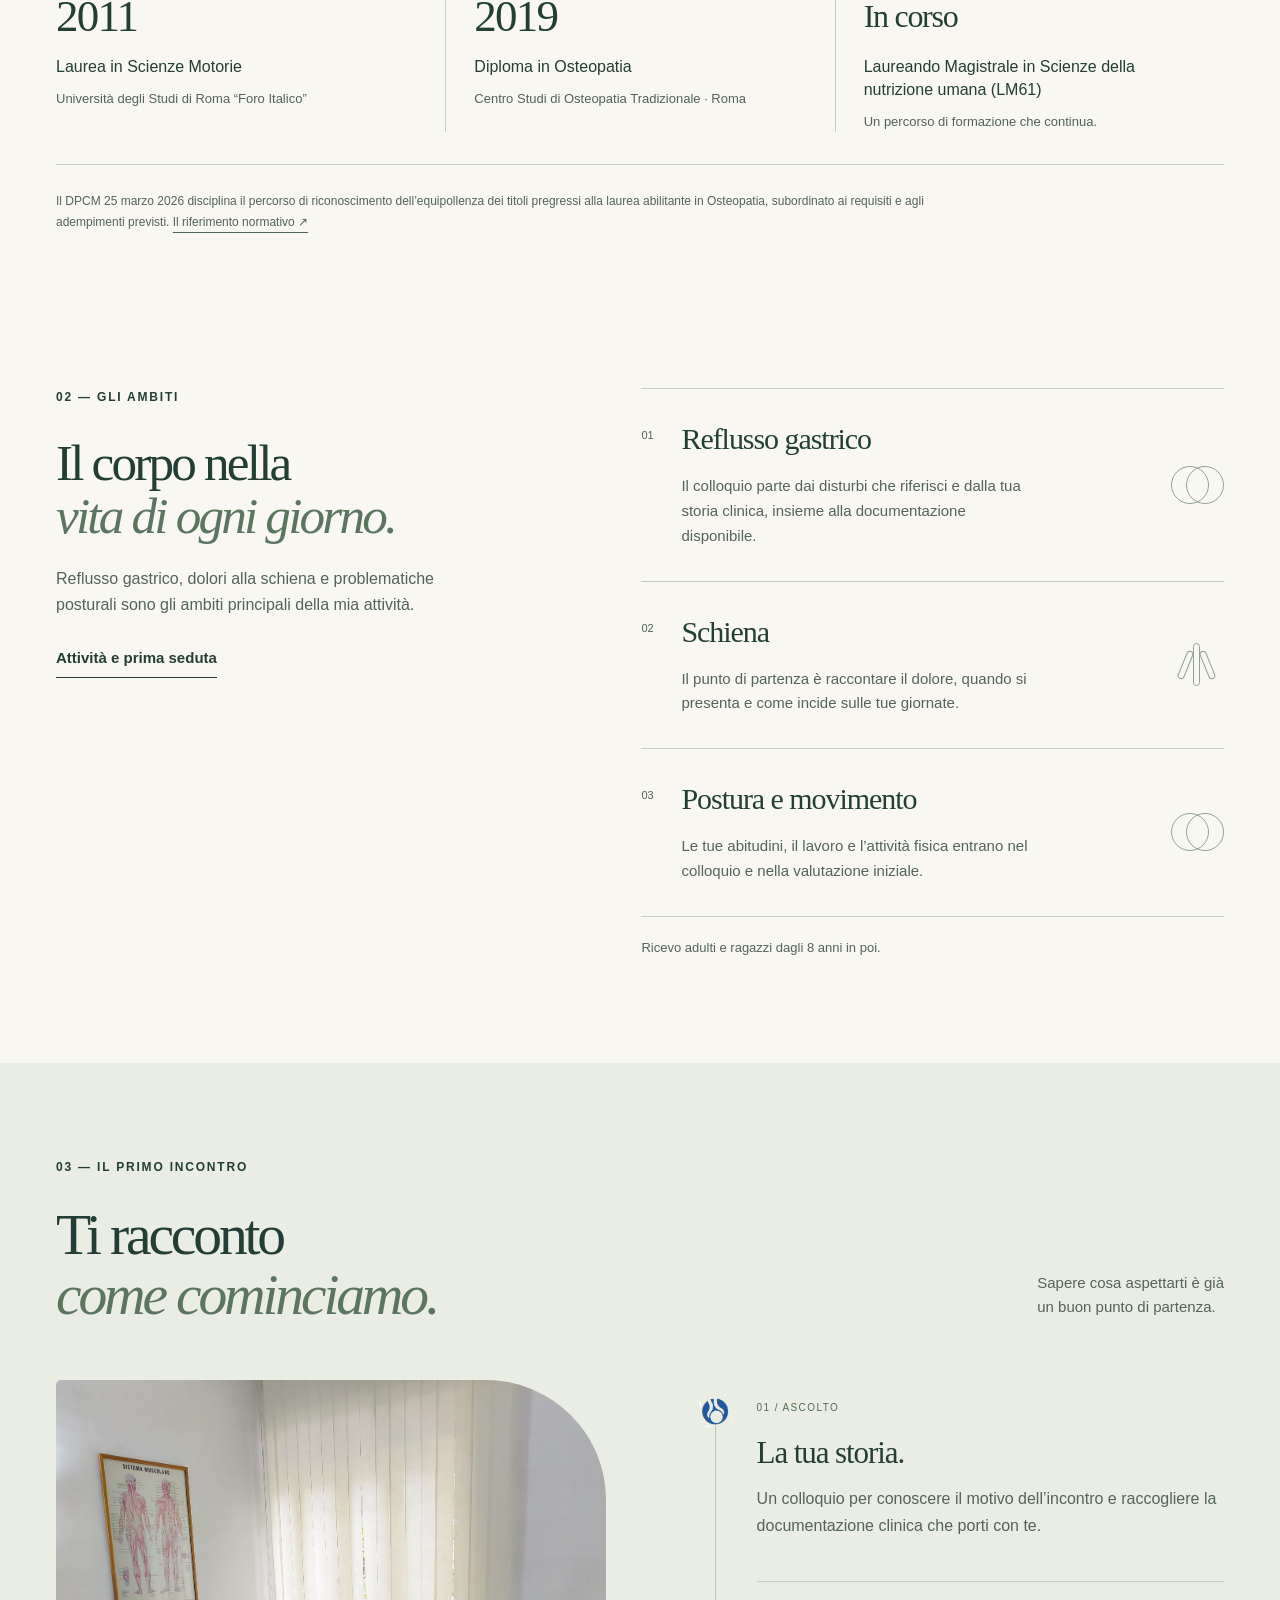
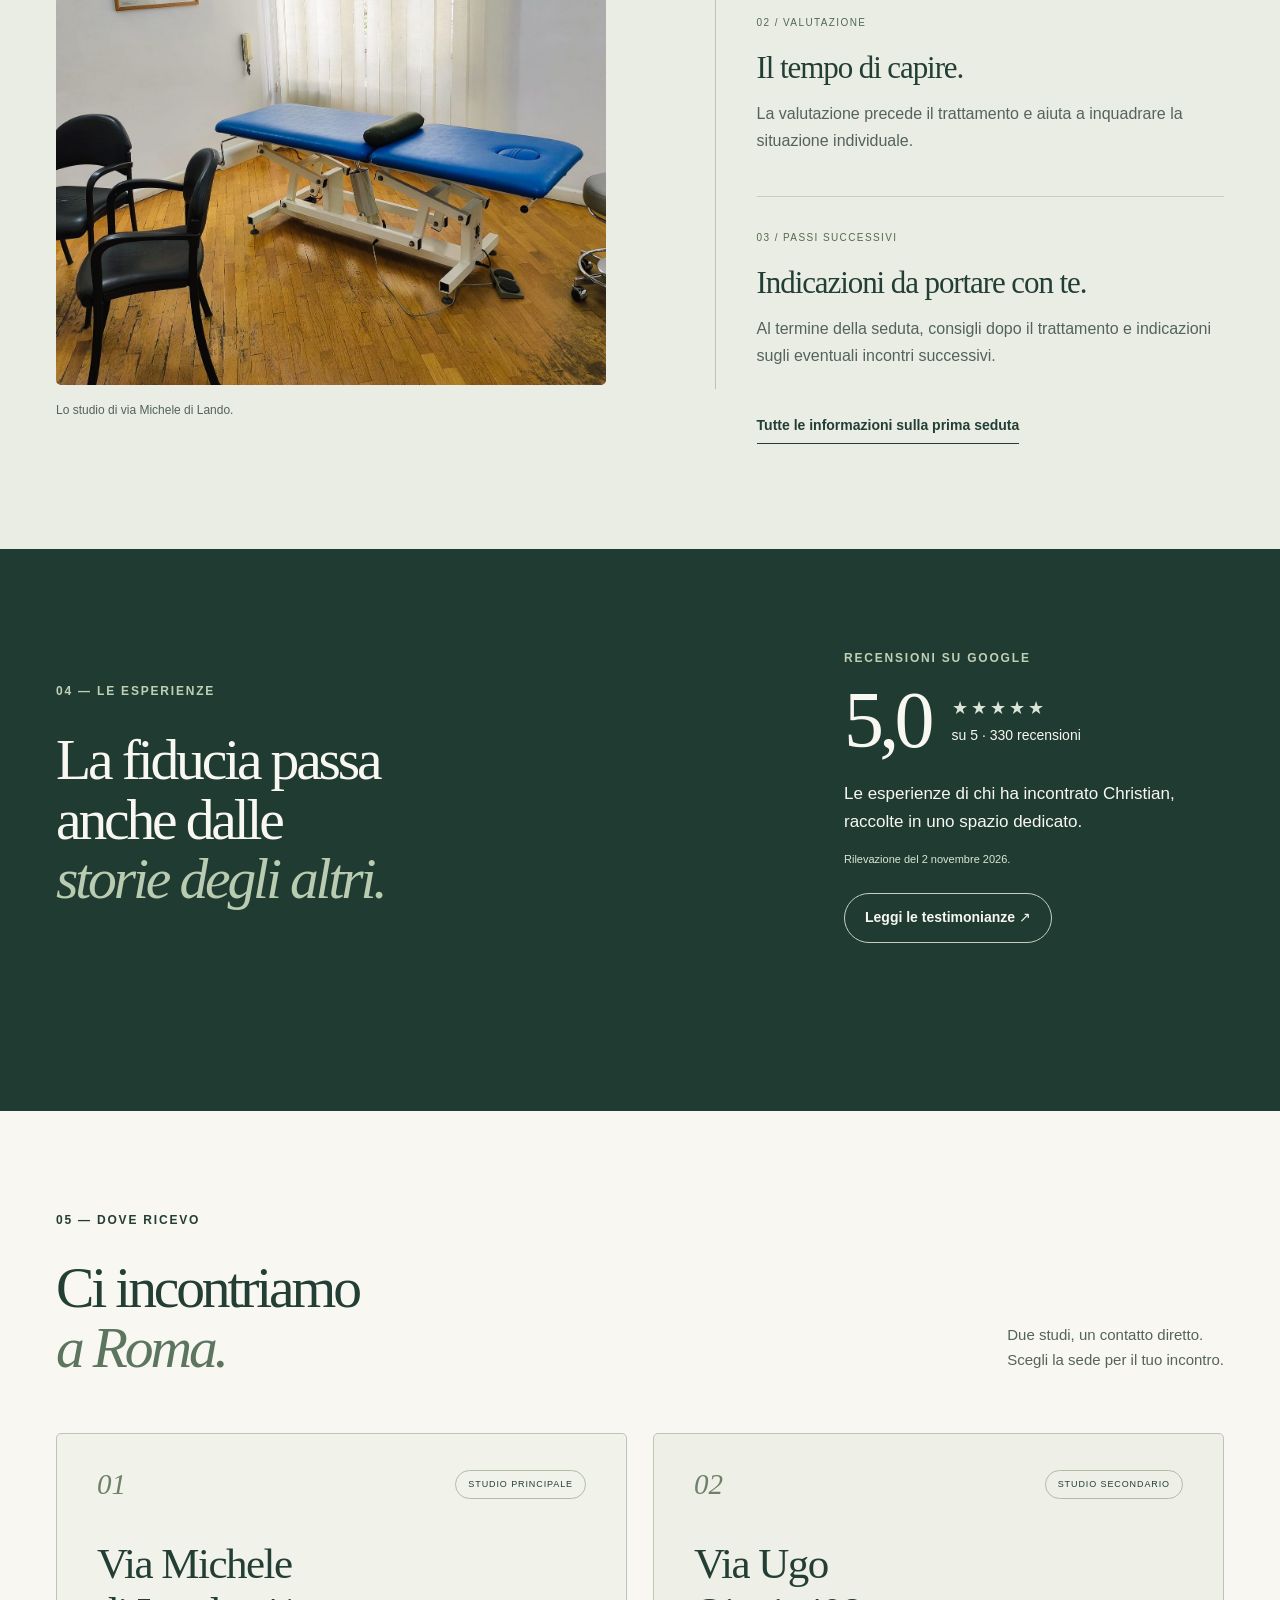
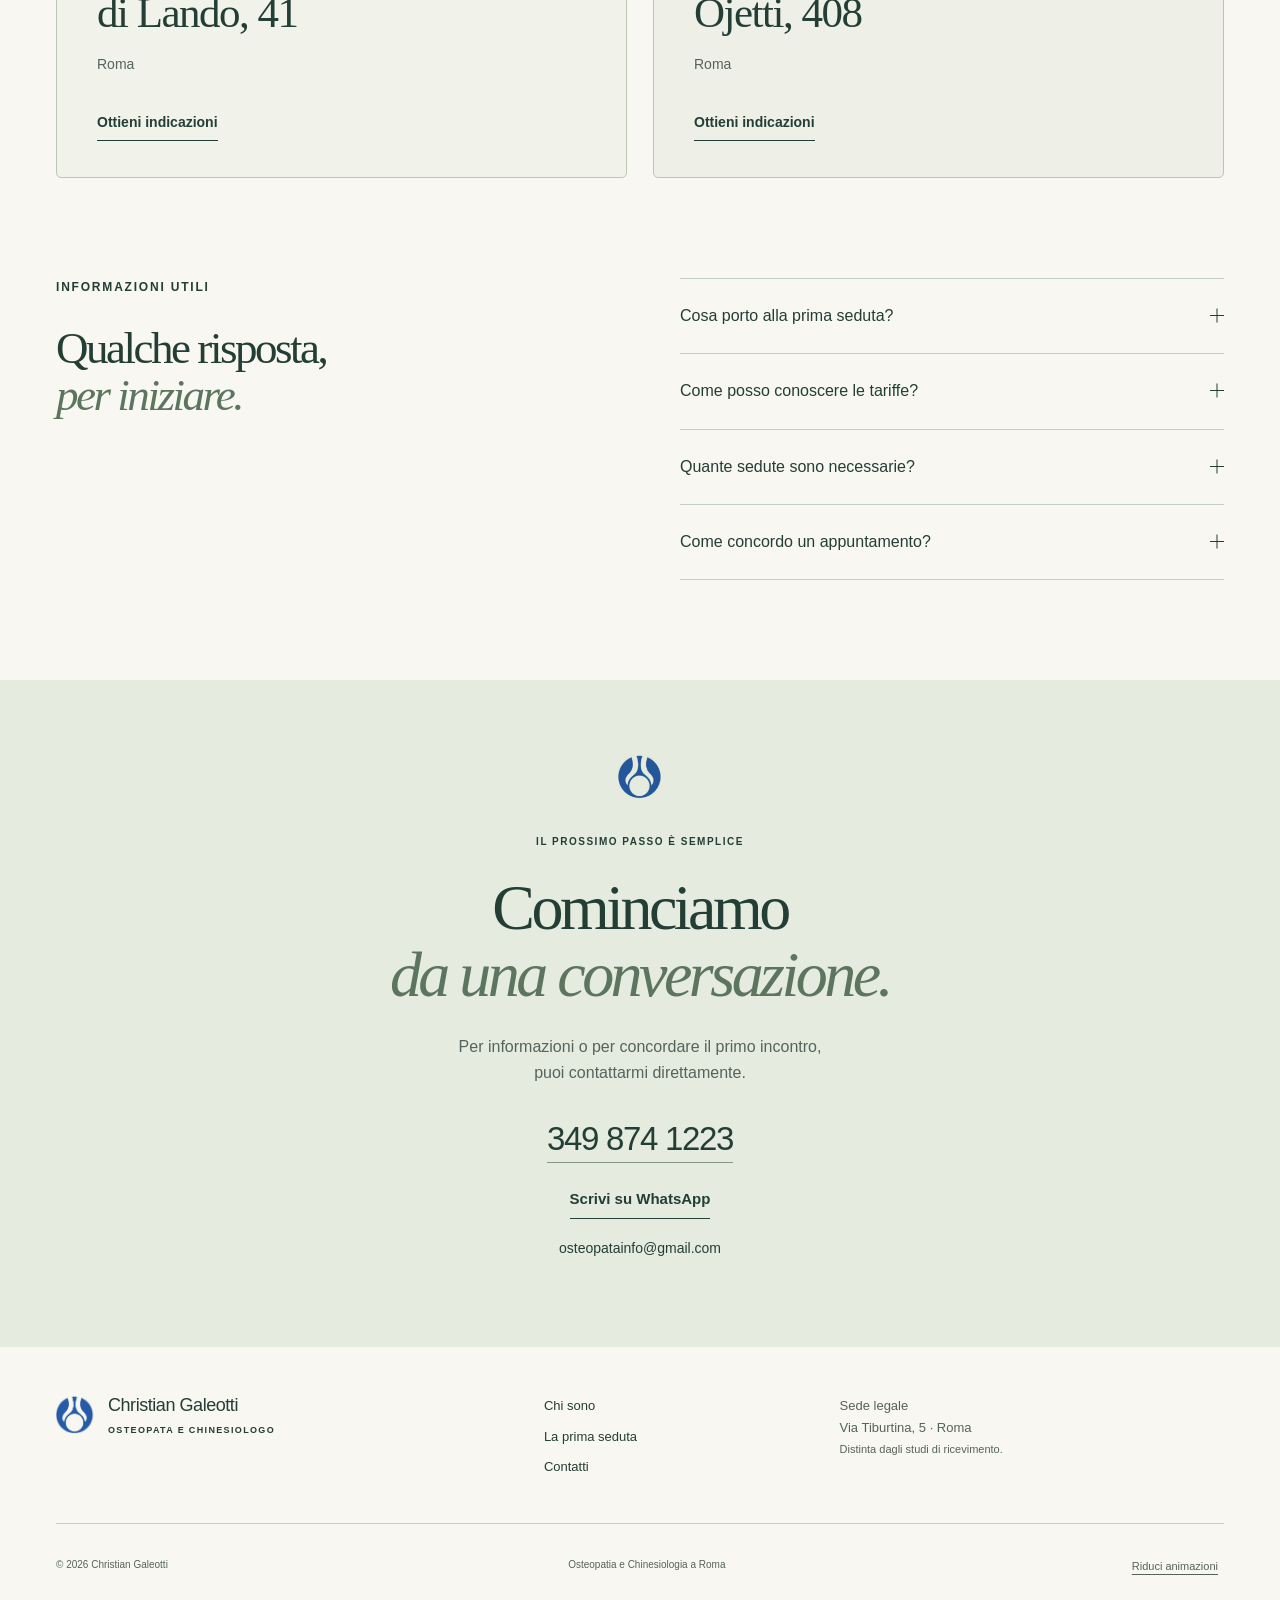
==== commit 4589611f: "Aggiorna formazione, foto e contrasto; semplifica le sedi per la pubblicazione" ====
--- a/index.html
+++ b/index.html
@@ -1,11 +1,11 @@
 <!doctype html>
 <html lang="it">
 <head>
-<meta charset="utf-8"><meta name="viewport" content="width=device-width, initial-scale=1"><meta name="robots" content="noindex,nofollow">
+<meta charset="utf-8"><meta name="viewport" content="width=device-width, initial-scale=1"><meta name="robots" content="index,follow">
 <meta name="theme-color" content="#e6ebdf"><title>Christian Galeotti — Osteopata e Chinesiologo a Roma</title>
 <meta name="description" content="Conosci Christian Galeotti, osteopata e chinesiologo a Roma. Scopri il percorso, la prima seduta e i contatti dei due studi.">
 <link rel="icon" href="assets/favicon.svg" type="image/svg+xml"><link rel="stylesheet" href="assets/home.css"><script src="assets/home.js" defer></script>
-<link rel="stylesheet" href="assets/updates.css"></head>
+<link rel="stylesheet" href="assets/updates.css"><link rel="canonical" href="https://romaosteopata.com/"></head>
 <body id="inizio">
 <a class="skip" href="#contenuto">Vai al contenuto</a>
 <header class="site-header"><div class="shell header-inner">
@@ -16,16 +16,16 @@
 <main id="contenuto">
 <section class="hero"><div class="shell hero-grid">
 <div class="hero-copy"><p class="eyebrow"><span class="rule"></span> OSTEOPATIA E CHINESIOLOGIA A ROMA</p><h1>Ogni movimento<br>inizia con<br><em>l’ascolto.</em></h1><p class="hero-description">Sono Christian Galeotti. Il primo passo è conoscere la tua storia: come ti muovi, cosa senti, di cosa hai bisogno.</p><div class="hero-actions"><a class="button" href="tel:+393498741223"><svg viewBox="0 0 24 24" aria-hidden="true"><path d="m5 3 4 1 1 5-3 2c2 3 3 4 6 6l2-3 5 1 1 4c-1 5-9 2-14-3S0 4 5 3Z"/></svg>Chiama Christian</a><a class="text-link whatsapp-link" href="https://wa.me/393498741223">Scrivi su WhatsApp</a></div><a class="hero-discover" href="#prima-seduta">Scopri la prima seduta</a><div class="hero-location"><p>Due studi a Roma</p><a href="https://www.google.com/maps/dir/?api=1&amp;destination=Via%20Michele%20di%20Lando%2041%20Roma" aria-label="Indicazioni per Via Michele di Lando 41, Roma"><svg viewBox="0 0 24 24" aria-hidden="true"><path d="M19 10c0 5-7 11-7 11S5 15 5 10a7 7 0 1 1 14 0Z"/><circle cx="12" cy="10" r="2"/></svg><span>Via Michele di Lando, 41</span></a><a href="https://www.google.com/maps/dir/?api=1&amp;destination=Via%20Ugo%20Ojetti%20408%20Roma" aria-label="Indicazioni per Via Ugo Ojetti 408, Roma"><svg viewBox="0 0 24 24" aria-hidden="true"><path d="M19 10c0 5-7 11-7 11S5 15 5 10a7 7 0 1 1 14 0Z"/><circle cx="12" cy="10" r="2"/></svg><span>Via Ugo Ojetti, 408</span></a></div></div>
-<div class="hero-visual"><div class="photo-frame"><img class="hero-photo" src="assets/christian-studio.jpg" width="1440" height="1440" fetchpriority="high" alt="Christian Galeotti in studio mentre osserva un modello anatomico"></div><div class="photo-label"><span class="label-line"></span><span>Christian Galeotti<small>Osteopata e Chinesiologo</small></span></div><div class="orbit-badge" aria-hidden="true"><span class="orbit-ring"></span><span class="brand-symbol"></span></div><span class="photo-index" aria-hidden="true">01 / IN STUDIO</span></div>
+<div class="hero-visual"><div class="photo-frame"><img class="hero-photo" src="assets/christian-studio-enhanced.jpg" width="1254" height="1254" fetchpriority="high" alt="Christian Galeotti in studio mentre osserva un modello anatomico"></div><div class="photo-label"><span class="label-line"></span><span>Christian Galeotti<small>Osteopata e Chinesiologo</small></span></div><div class="orbit-badge" aria-hidden="true"><span class="orbit-ring"></span><span class="brand-symbol"></span></div><span class="photo-index" aria-hidden="true">01 / IN STUDIO</span></div>
 </div><div class="shell hero-bottom"><span>La persona, prima di tutto.</span><a href="#approccio" aria-label="Scopri l’approccio di Christian">SCOPRI DI PIÙ <span aria-hidden="true">↓</span></a></div></section>
-<section class="intro-section" id="approccio"><div class="shell"><div class="intro-heading reveal"><p class="eyebrow">01 — IL MIO APPROCCIO</p><h2>Prima di un trattamento,<br><em>c’è una persona.</em></h2></div><div class="intro-grid"><p class="intro-statement reveal">Lo sport mi accompagna fin dall’infanzia. Da lì nasce il mio interesse per il corpo e per il movimento.</p><div class="intro-text reveal"><p>La laurea in Scienze Motorie e il diploma in Osteopatia sono le tappe del mio percorso. In studio parto dal colloquio, dalla tua storia e dalla documentazione clinica.</p><p>Uno spazio per capire il motivo dell’incontro, fare domande e chiarire i passi successivi.</p><a class="text-link" href="chi-sono.html">Conosci il mio percorso</a></div></div><div class="credentials"><div class="reveal"><span class="credential-year">2011</span><span>Laurea in<br>Scienze Motorie</span></div><div class="reveal"><span class="credential-year">2019</span><span>Diploma in<br>Osteopatia</span></div><div class="credential-note reveal"><span class="mini-symbol brand-symbol" aria-hidden="true"></span><span>Ascolto, valutazione<br>e attenzione alla persona.</span></div></div></div></section>
+<section class="intro-section" id="approccio"><div class="shell"><div class="intro-heading reveal"><p class="eyebrow">01 — IL MIO APPROCCIO</p><h2>Prima di un trattamento,<br><em>c’è una persona.</em></h2></div><div class="intro-grid"><p class="intro-statement reveal">Lo sport mi accompagna fin dall’infanzia. Da lì nasce il mio interesse per il corpo e per il movimento.</p><div class="intro-text reveal"><p>La laurea in Scienze Motorie e il diploma in Osteopatia sono le tappe del mio percorso. In studio parto dal colloquio, dalla tua storia e dalla documentazione clinica.</p><p>Uno spazio per capire il motivo dell’incontro, fare domande e chiarire i passi successivi.</p><a class="text-link" href="chi-sono.html">Conosci il mio percorso</a></div></div><div class="credentials education-grid"><div class="reveal"><span class="credential-year">2011</span><span>Laurea in Scienze Motorie<small>Università degli Studi di Roma “Foro Italico”</small></span></div><div class="reveal"><span class="credential-year">2019</span><span>Diploma in Osteopatia<small>Centro Studi di Osteopatia Tradizionale · Roma</small></span></div><div class="reveal"><span class="credential-year ongoing">In corso</span><span>Laureando Magistrale in Scienze della nutrizione umana (LM61)<small>Un percorso di formazione che continua.</small></span></div></div><p class="qualification-note">Il DPCM 25 marzo 2026 disciplina il percorso di riconoscimento dell’equipollenza dei titoli pregressi alla laurea abilitante in Osteopatia, subordinato ai requisiti e agli adempimenti previsti. <a href="https://www.gazzettaufficiale.it/eli/id/2026/05/22/26A02545/SG" target="_blank" rel="noopener noreferrer">Il riferimento normativo ↗</a></p></div></section>
 <section class="areas-section"><div class="shell areas-grid"><div class="areas-heading reveal"><p class="eyebrow">02 — GLI AMBITI</p><h2>Il corpo nella<br><em>vita di ogni giorno.</em></h2><p>Reflusso gastrico, dolori alla schiena e problematiche posturali sono gli ambiti principali della mia attività.</p><a class="text-link" href="prima-seduta.html">Attività e prima seduta</a></div><div class="areas-list"><article class="area-item reveal"><span class="area-number">01</span><div><h3>Reflusso gastrico</h3><p>Il colloquio parte dai disturbi che riferisci e dalla tua storia clinica, insieme alla documentazione disponibile.</p></div><span class="area-geometry geometry-balance" aria-hidden="true"><i></i><i></i></span></article><article class="area-item reveal"><span class="area-number">02</span><div><h3>Schiena</h3><p>Il punto di partenza è raccontare il dolore, quando si presenta e come incide sulle tue giornate.</p></div><span class="area-geometry geometry-back" aria-hidden="true"><i></i><i></i><i></i></span></article><article class="area-item reveal"><span class="area-number">03</span><div><h3>Postura e movimento</h3><p>Le tue abitudini, il lavoro e l’attività fisica entrano nel colloquio e nella valutazione iniziale.</p></div><span class="area-geometry geometry-balance" aria-hidden="true"><i></i><i></i></span></article><p class="age-note reveal">Ricevo adulti e ragazzi dagli 8 anni in poi.</p></div></div></section>
 <section class="visit-section" id="prima-seduta"><div class="shell"><div class="section-heading reveal"><div><p class="eyebrow">03 — IL PRIMO INCONTRO</p><h2>Ti racconto<br><em>come cominciamo.</em></h2></div><p>Sapere cosa aspettarti è già<br>un buon punto di partenza.</p></div><div class="visit-grid"><figure class="studio-figure reveal"><img src="assets/studio-michele-di-lando.jpg" width="2040" height="1530" loading="lazy" alt="Studio di via Michele di Lando: lettino blu e spazio per il colloquio"><figcaption>Lo studio di via Michele di Lando.</figcaption></figure><div class="visit-process"><div class="process-track" aria-hidden="true"><span class="process-line"></span><span class="process-mark"><span class="brand-symbol"></span></span></div><article class="process-step reveal"><span class="step-number">01 / ASCOLTO</span><h3>La tua storia.</h3><p>Un colloquio per conoscere il motivo dell’incontro e raccogliere la documentazione clinica che porti con te.</p></article><article class="process-step reveal"><span class="step-number">02 / VALUTAZIONE</span><h3>Il tempo di capire.</h3><p>La valutazione precede il trattamento e aiuta a inquadrare la situazione individuale.</p></article><article class="process-step reveal"><span class="step-number">03 / PASSI SUCCESSIVI</span><h3>Indicazioni da portare con te.</h3><p>Al termine della seduta, consigli dopo il trattamento e indicazioni sugli eventuali incontri successivi.</p></article><a class="text-link" href="prima-seduta.html">Tutte le informazioni sulla prima seduta</a></div></div></div></section>
 <section class="google-section reviews-section" id="recensioni"><div class="shell reviews-heading"><div><p class="eyebrow">04 — LE ESPERIENZE</p><h2>La fiducia passa<br>anche dalle<br><em>storie degli altri.</em></h2></div><div class="reviews-summary"><p class="eyebrow">RECENSIONI SU GOOGLE</p><div class="review-score"><strong>5,0</strong><span><span class="review-stars" aria-hidden="true">★★★★★</span><br>su 5 · 330 recensioni</span></div><p>Le esperienze di chi ha incontrato Christian, raccolte in uno spazio dedicato.</p><small>Rilevazione del 2 novembre 2026.</small><a class="button button-outline" style="margin-top:24px" href="recensioni.html">Leggi le testimonianze ↗</a></div></div></section>
-<section class="locations-section" id="studi"><div class="shell"><div class="section-heading reveal"><div><p class="eyebrow">05 — DOVE RICEVO</p><h2>Ci incontriamo<br><em>a Roma.</em></h2></div><p>Due studi, un contatto diretto.<br>Scegli la sede per il tuo incontro.</p></div><div class="studios-map" data-studios-map hidden><iframe title="Mappa Google dei due studi di Christian Galeotti a Roma" loading="lazy" allowfullscreen referrerpolicy="strict-origin-when-cross-origin"></iframe><p>Seleziona un pin per visualizzare lo studio. Per raggiungerlo, usa i collegamenti alle indicazioni. <a href="https://www.google.com/maps/d/viewer?mid=1VA6LsXmQZSjZ4Y6JqApZstElrVYmOno" target="_blank" rel="noopener noreferrer">Apri la mappa a schermo intero ↗</a></p></div><div class="locations-grid"><article class="location-card reveal"><div class="location-top"><span class="location-no">01</span><span class="pill">STUDIO PRINCIPALE</span></div><h3>Via Michele<br>di Lando, 41</h3><p>Roma</p><a class="text-link" href="https://www.google.com/maps/dir/?api=1&amp;destination=Via%20Michele%20di%20Lando%2041%20Roma">Ottieni indicazioni</a></article><article class="location-card reveal"><div class="location-top"><span class="location-no">02</span><span class="pill">STUDIO SECONDARIO</span></div><h3>Via Ugo<br>Ojetti, 408</h3><p>Roma</p><a class="text-link" href="https://www.google.com/maps/dir/?api=1&amp;destination=Via%20Ugo%20Ojetti%20408%20Roma">Ottieni indicazioni</a></article></div></div></section>
+<section class="locations-section" id="studi"><div class="shell"><div class="section-heading reveal"><div><p class="eyebrow">05 — DOVE RICEVO</p><h2>Ci incontriamo<br><em>a Roma.</em></h2></div><p>Due studi, un contatto diretto.<br>Scegli la sede per il tuo incontro.</p></div><div class="locations-grid"><article class="location-card reveal"><div class="location-top"><span class="location-no">01</span><span class="pill">STUDIO PRINCIPALE</span></div><h3>Via Michele<br>di Lando, 41</h3><p>Roma</p><a class="text-link" href="https://www.google.com/maps/dir/?api=1&amp;destination=Via%20Michele%20di%20Lando%2041%20Roma">Ottieni indicazioni</a></article><article class="location-card reveal"><div class="location-top"><span class="location-no">02</span><span class="pill">STUDIO SECONDARIO</span></div><h3>Via Ugo<br>Ojetti, 408</h3><p>Roma</p><a class="text-link" href="https://www.google.com/maps/dir/?api=1&amp;destination=Via%20Ugo%20Ojetti%20408%20Roma">Ottieni indicazioni</a></article></div></div></section>
 <section class="faq-section"><div class="shell faq-grid"><div class="reveal"><p class="eyebrow">INFORMAZIONI UTILI</p><h2>Qualche risposta,<br><em>per iniziare.</em></h2></div><div class="faqs"><details class="reveal"><summary>Cosa porto alla prima seduta?<span aria-hidden="true"></span></summary><p>Porta con te la documentazione clinica disponibile.</p></details><details class="reveal"><summary>Come posso conoscere le tariffe?<span aria-hidden="true"></span></summary><p>Le tariffe sono comunicate su richiesta, prima dell’appuntamento.</p></details><details class="reveal"><summary>Quante sedute sono necessarie?<span aria-hidden="true"></span></summary><p>Il numero di incontri dipende dalla problematica e dalla situazione individuale. Non è previsto un numero uguale per tutti.</p></details><details class="reveal"><summary>Come concordo un appuntamento?<span aria-hidden="true"></span></summary><p>Puoi telefonare o scrivere su WhatsApp, indicando lo studio in cui preferisci ricevere l’appuntamento.</p></details></div></div></section>
 <section class="contact-section" id="contatto"><div class="shell contact-inner reveal"><span class="brand-symbol contact-symbol" aria-hidden="true"></span><p class="eyebrow">IL PROSSIMO PASSO È SEMPLICE</p><h2>Cominciamo<br><em>da una conversazione.</em></h2><p>Per informazioni o per concordare il primo incontro,<br>puoi contattarmi direttamente.</p><a class="contact-phone" href="tel:+393498741223">349 874 1223</a><div class="contact-whatsapp"><a class="text-link whatsapp-link" href="https://wa.me/393498741223">Scrivi su WhatsApp</a></div><a class="contact-mail" href="mailto:osteopatainfo@gmail.com">osteopatainfo@gmail.com</a></div></section>
 </main>
-<footer><div class="shell footer-grid"><a class="brand" href="#inizio"><span class="brand-symbol" aria-hidden="true"></span><span>Christian Galeotti<small>OSTEOPATA E CHINESIOLOGO</small></span></a><nav aria-label="Navigazione del footer"><a href="chi-sono.html">Chi sono</a><a href="prima-seduta.html">La prima seduta</a><a href="contatti.html">Contatti</a></nav><p>Sede legale<br>Via Tiburtina, 5 · Roma<br><span>Distinta dagli studi di ricevimento.</span></p></div><div class="shell footer-bottom"><span>© 2026 Christian Galeotti</span><span>Proposta di design · contenuti da approvare</span><button id="motion-toggle" type="button" aria-pressed="false" hidden>Riduci animazioni</button></div></footer>
+<footer><div class="shell footer-grid"><a class="brand" href="#inizio"><span class="brand-symbol" aria-hidden="true"></span><span>Christian Galeotti<small>OSTEOPATA E CHINESIOLOGO</small></span></a><nav aria-label="Navigazione del footer"><a href="chi-sono.html">Chi sono</a><a href="prima-seduta.html">La prima seduta</a><a href="contatti.html">Contatti</a></nav><p>Sede legale<br>Via Tiburtina, 5 · Roma<br><span>Distinta dagli studi di ricevimento.</span></p></div><div class="shell footer-bottom"><span>© 2026 Christian Galeotti</span><span>Osteopatia e Chinesiologia a Roma</span><button id="motion-toggle" type="button" aria-pressed="false" hidden>Riduci animazioni</button></div></footer>
 <div class="mobile-contact"><a class="button" href="tel:+393498741223" aria-label="Chiama Christian">Chiama Christian</a><a class="mobile-whatsapp" href="https://wa.me/393498741223" aria-label="Scrivi a Christian su WhatsApp">WhatsApp</a></div>
-<script src="assets/studios-map.js" defer></script></body></html>
+</body></html>
--- a/assets/updates.css
+++ b/assets/updates.css
@@ -2,3 +2,7 @@
 .studio-figure-inner{margin:0}.studio-figure-inner figcaption{font-size:13px;margin-top:12px}.studio-vertical{aspect-ratio:3/4;object-position:center;border-top-right-radius:100px}.conversation-photo{margin-top:24px;aspect-ratio:16/9;object-fit:cover;object-position:center 80%;border-radius:4px}.review-overview{display:flex;align-items:center;justify-content:space-between;gap:32px;padding-top:34px;padding-bottom:34px}.rating-number{font:76px/1 Georgia,serif;letter-spacing:-.06em;margin-right:22px}.review-overview p{font-size:13px;margin-top:16px}.review-stars{color:#285cac;letter-spacing:3px}.testimonials-grid{display:grid;grid-template-columns:repeat(3,minmax(0,1fr));gap:24px}.review-explainer{margin-bottom:32px;font-size:16px;max-width:680px}.testimonials-grid .review-card{margin:0;border:1px solid #bdc8b8;padding:30px;display:flex;flex-direction:column;min-width:0}.review-theme{font-size:11px;text-transform:uppercase;letter-spacing:.08em;margin:24px 0 16px;color:#54635b}.review-card blockquote{font:28px/1.3 Georgia,serif;margin:0 0 30px;flex:1}.review-card figcaption strong{display:block;font-size:15px}.review-card figcaption span{display:block;font-size:11px;color:#54635b;margin-top:4px}.review-card .text-link{font-size:14px;margin-top:22px;align-self:start;color:#285cac}.review-summary-text{font-size:17px;line-height:1.65;flex:1;margin-bottom:30px}.source-note{font-size:13px;margin-top:24px!important;color:#dbe4d8}.google .button{margin-top:24px}.studios-map{margin:0 0 34px}.studios-map iframe{width:100%;height:480px;border:0;border-radius:6px;background:#e3e9df}.studios-map p{font-size:13px;margin-top:10px}.studios-map[hidden]{display:none}
 @media(max-width:1000px){.testimonials-grid{grid-template-columns:repeat(2,minmax(0,1fr))}.header-inner nav{gap:20px}}
 @media(max-width:760px){.review-overview{align-items:start;flex-direction:column;gap:24px}.testimonials-grid{grid-template-columns:1fr}.rating-number{font-size:64px}.testimonials-grid .review-card{padding:26px}.studios-map iframe{height:380px}.studio-vertical{max-height:520px}.review-card blockquote{font-size:29px}}
+
+/* Formazione e contrasto — novembre 2026 */
+.education-grid{grid-template-columns:repeat(3,minmax(0,1fr));align-items:stretch}.credentials.education-grid>div{flex-direction:column;align-items:flex-start;justify-content:flex-start;gap:16px;padding:0 28px;font-size:16px;line-height:1.45;min-width:0}.credentials.education-grid>div:first-child{padding-left:0}.education-grid small{display:block;font-size:13px;line-height:1.6;color:#54635b;margin-top:10px}.education-grid .ongoing{font-size:32px;line-height:1.4}.qualification-note{font-size:12px;line-height:1.75;color:#54635b;margin-top:26px;max-width:900px}.qualification-note a{color:inherit}.reviews-section .button-outline{color:#f8f7f1;background:transparent;border-color:#c5cfc1}.reviews-section .button-outline:hover,.reviews-section .button-outline:focus-visible{background:#f8f7f1;color:#233e35;border-color:#f8f7f1}.reviews-section .button-outline:focus-visible{outline-color:#f8f7f1}.reviews-section em,.reviews-section .review-stars{color:#dbe4d8}.reviews-summary>small{color:#dbe4d8}
+@media(max-width:800px){.credentials.education-grid{grid-template-columns:1fr;padding-top:0}.credentials.education-grid>div,.credentials.education-grid>div:first-child{padding:24px 0;border-left:0;border-top:1px solid #c5cfc1;gap:10px;font-size:17px}.education-grid .credential-year{font-size:32px}.education-grid small{margin-top:6px}.qualification-note{margin-top:14px}}
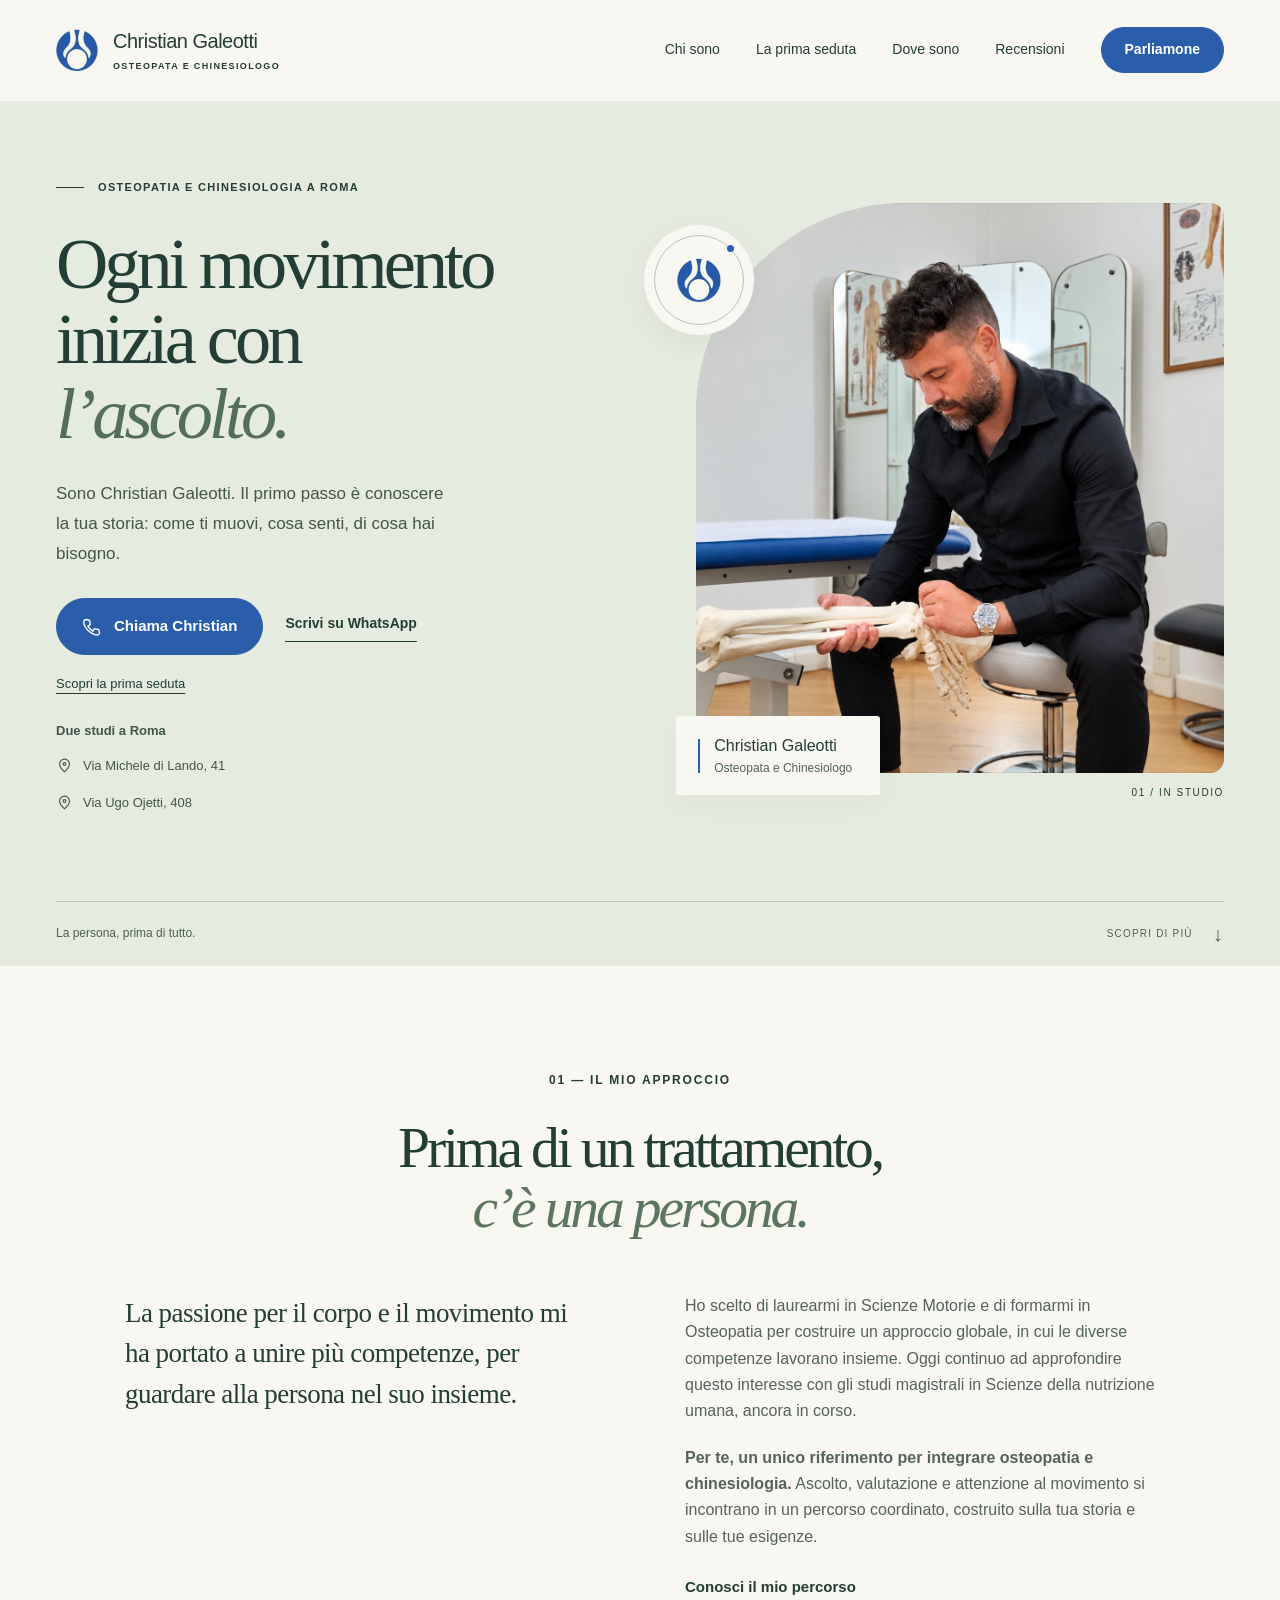
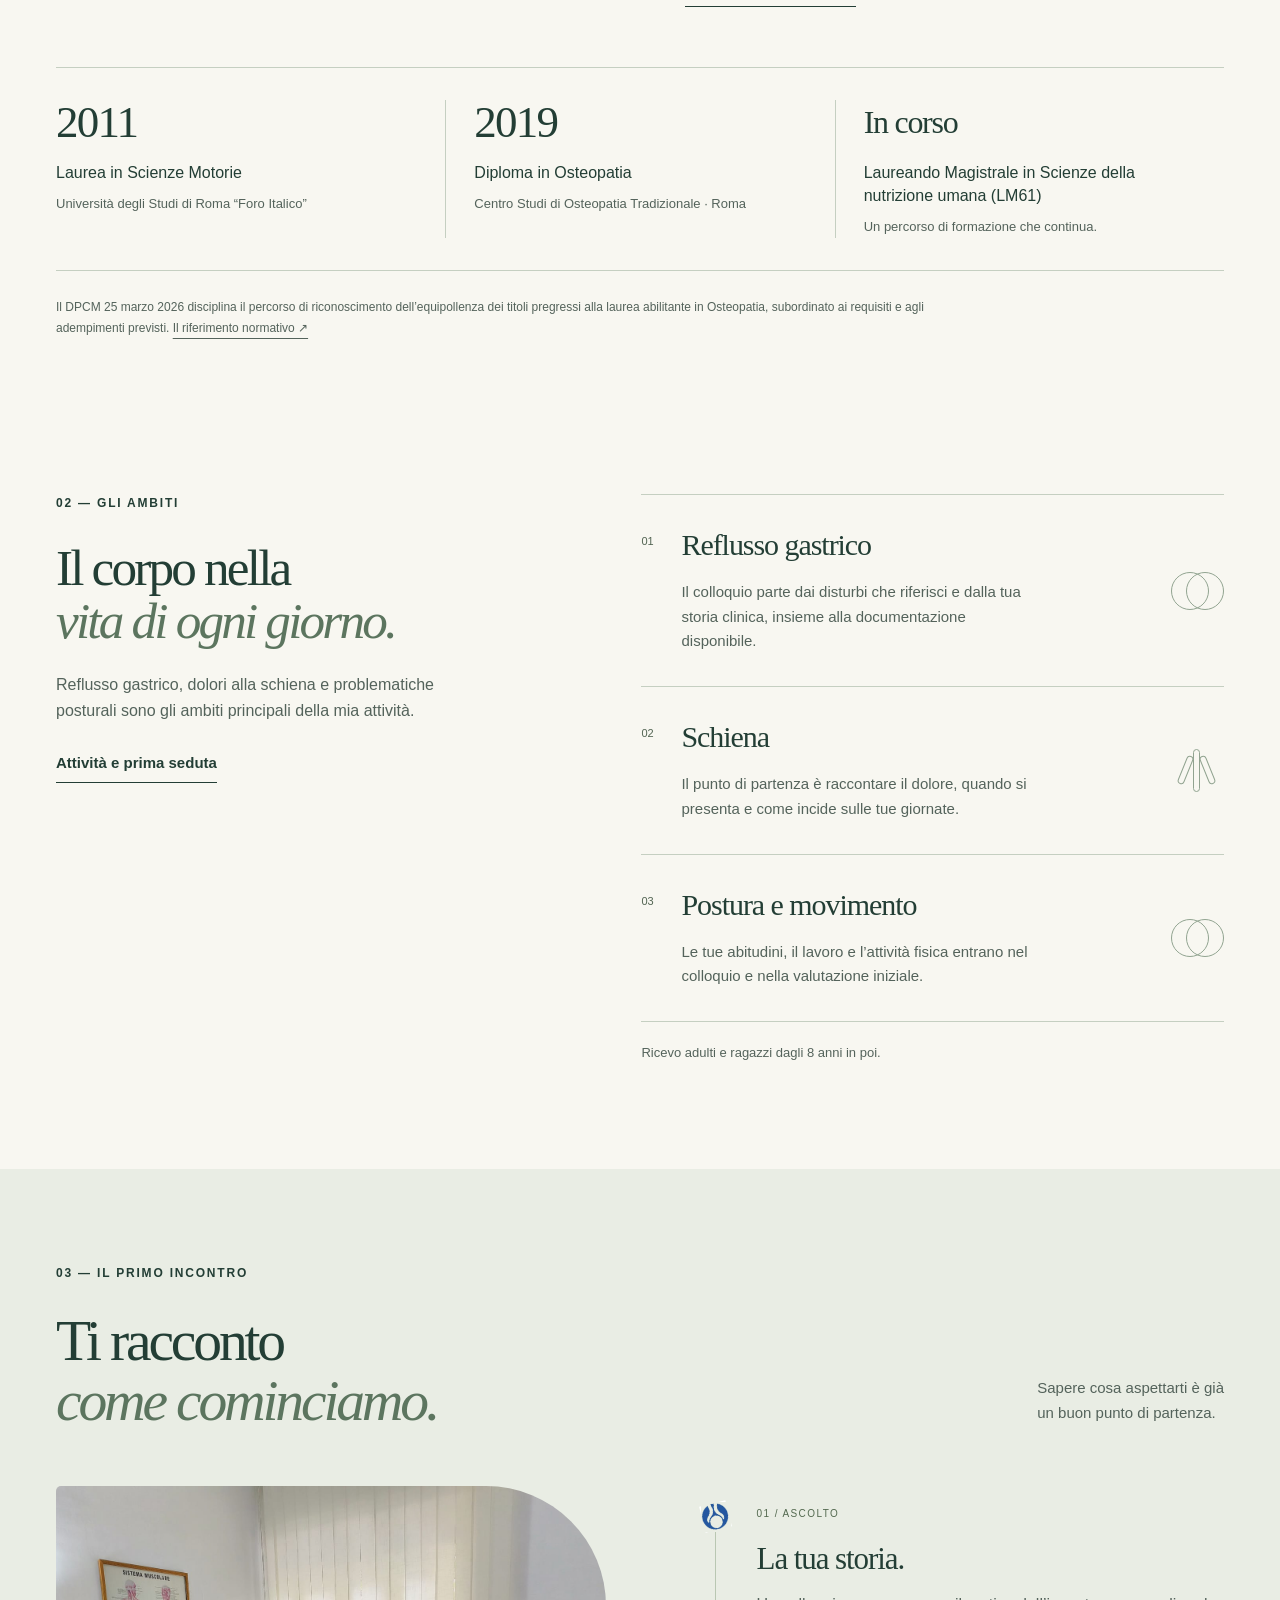
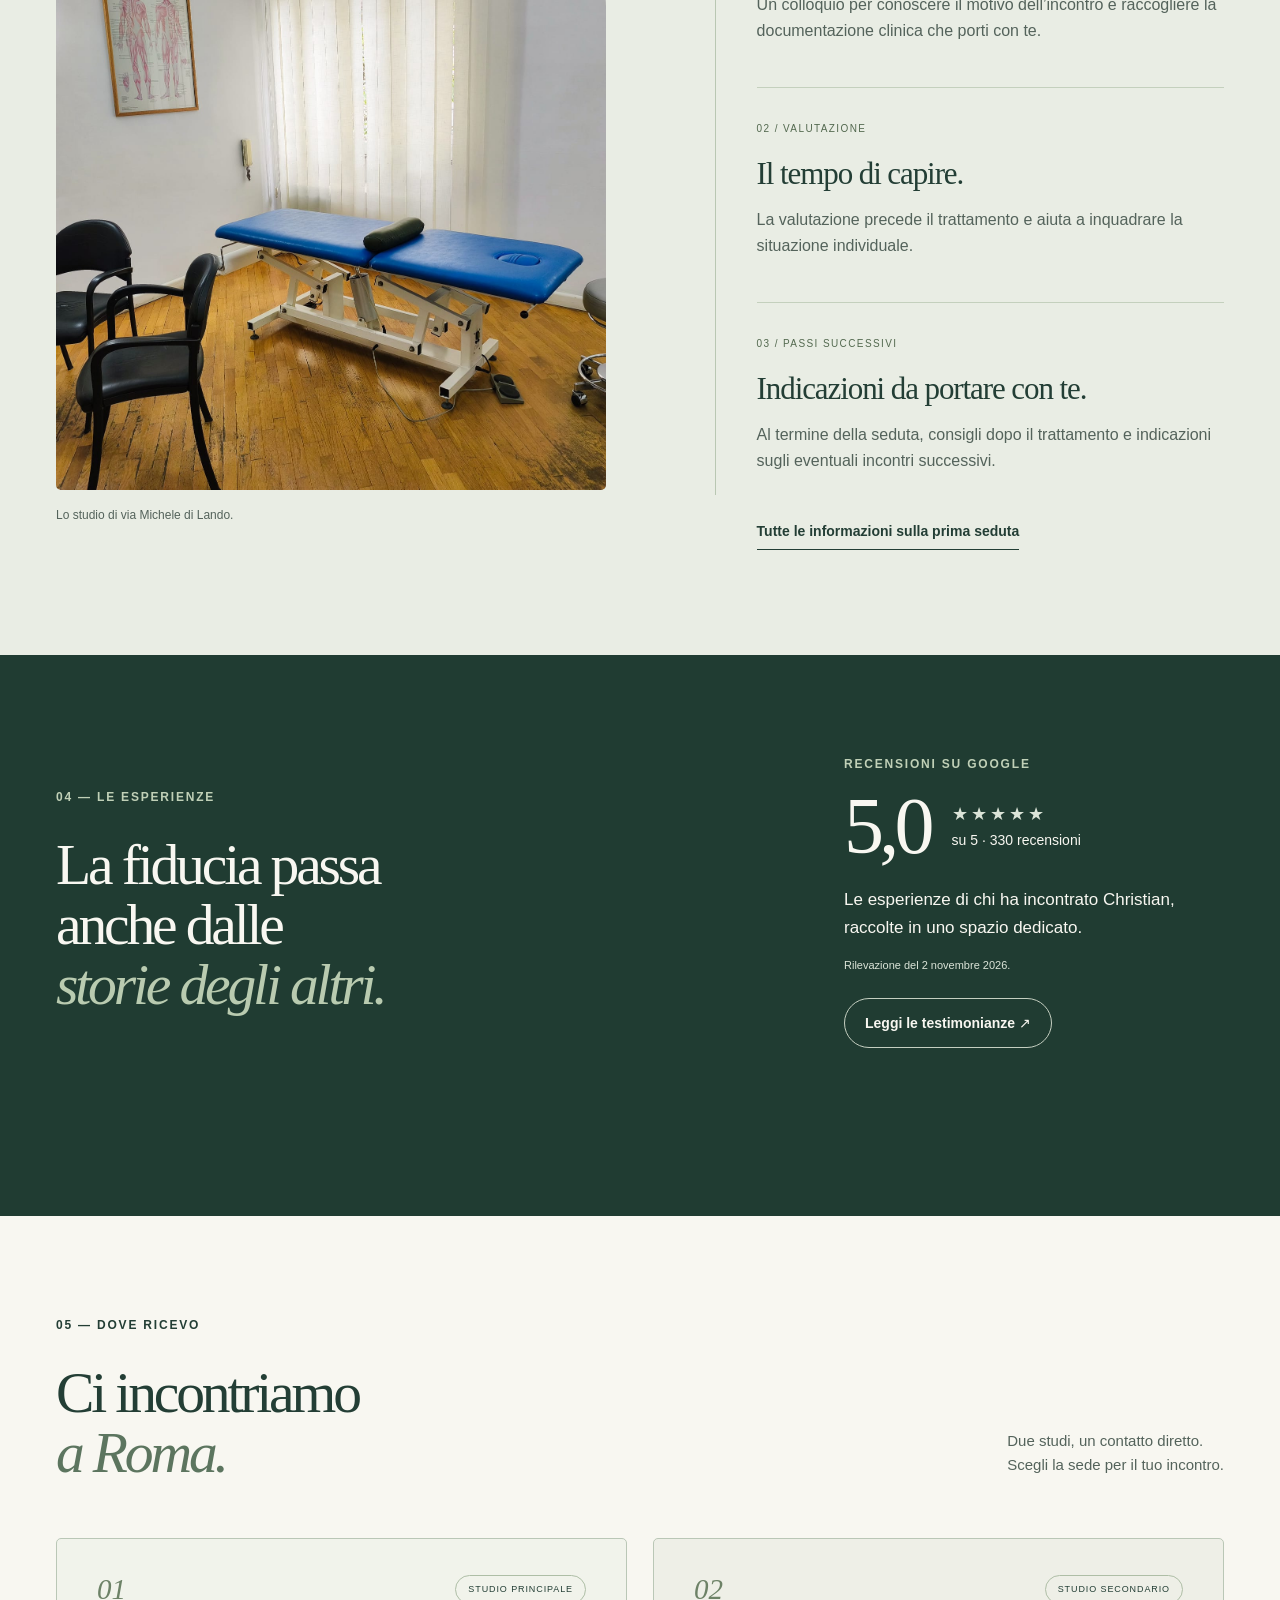
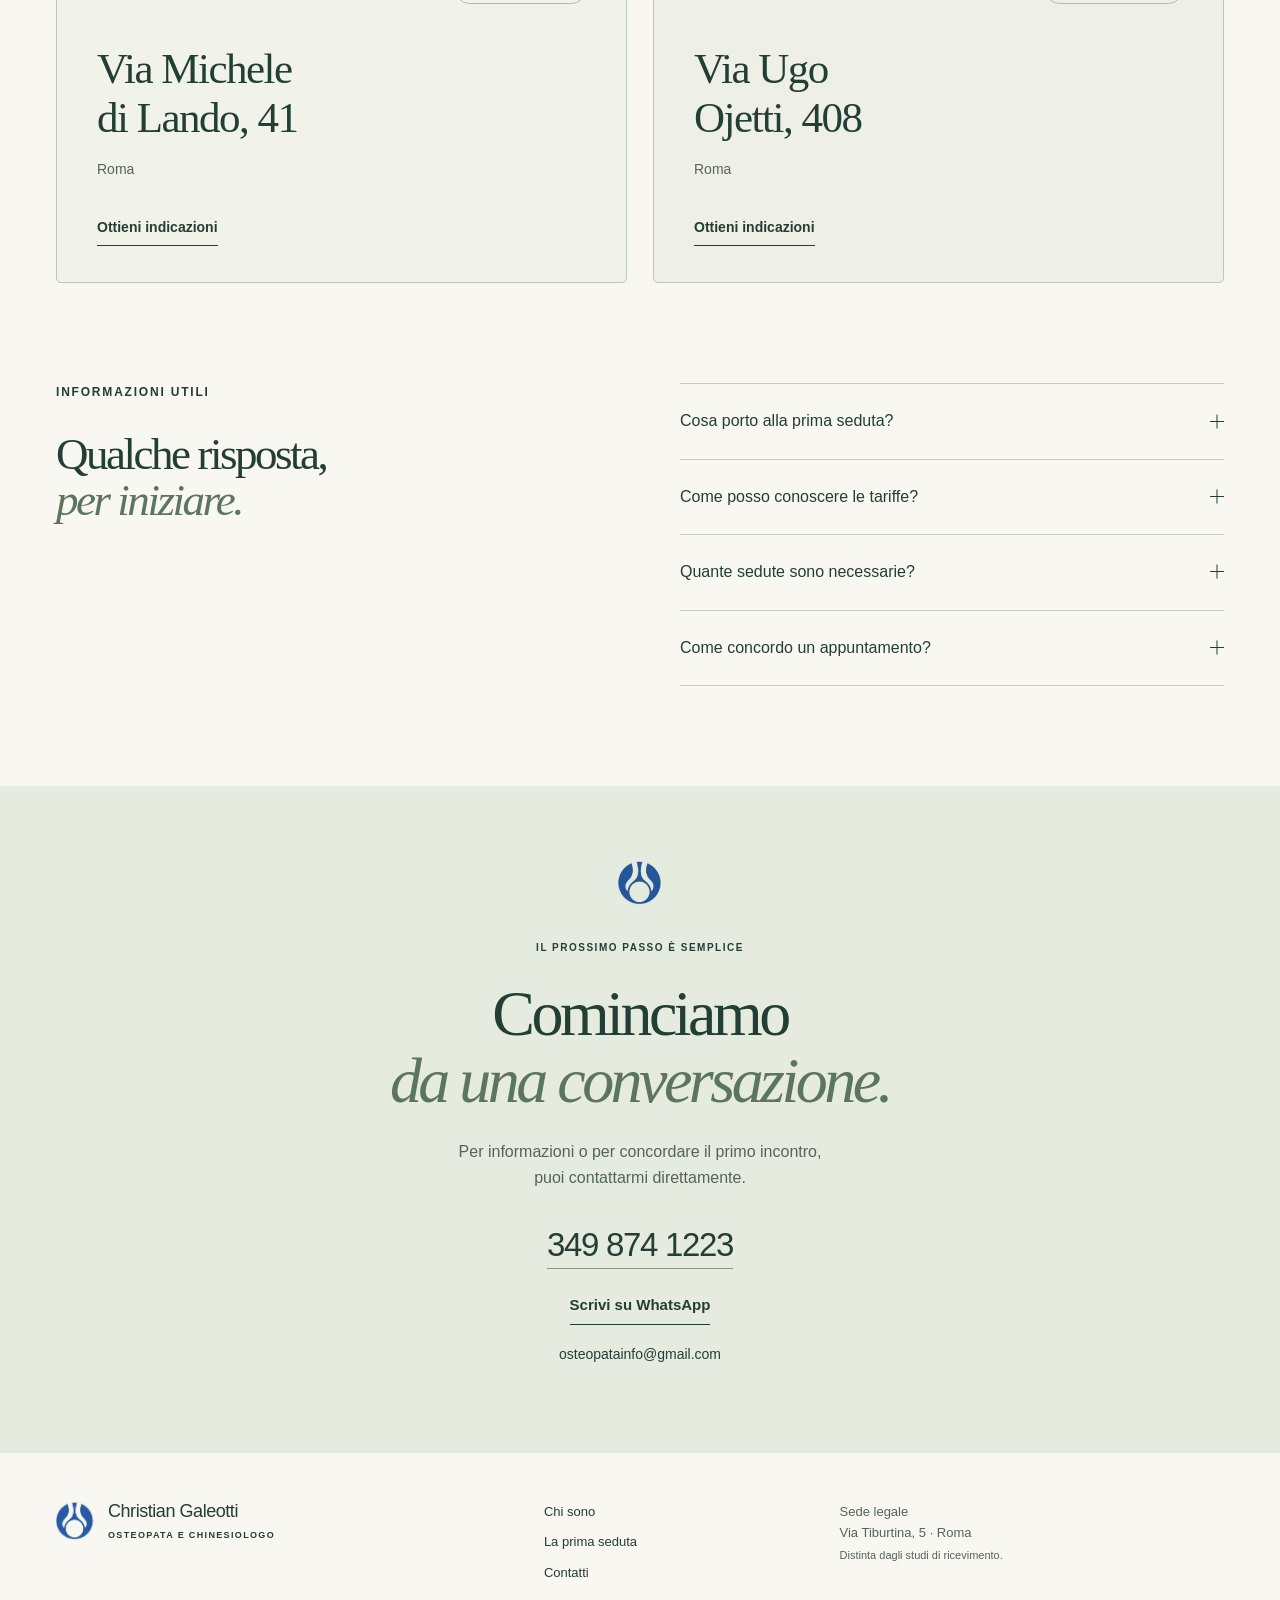
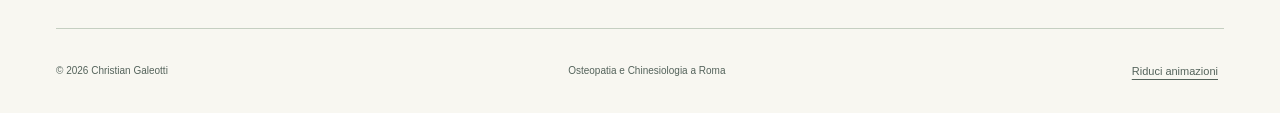
==== commit 17565b73: "Valorizza il percorso integrato di osteopatia e chinesiologia" ====
--- a/index.html
+++ b/index.html
@@ -18,7 +18,7 @@
 <div class="hero-copy"><p class="eyebrow"><span class="rule"></span> OSTEOPATIA E CHINESIOLOGIA A ROMA</p><h1>Ogni movimento<br>inizia con<br><em>l’ascolto.</em></h1><p class="hero-description">Sono Christian Galeotti. Il primo passo è conoscere la tua storia: come ti muovi, cosa senti, di cosa hai bisogno.</p><div class="hero-actions"><a class="button" href="tel:+393498741223"><svg viewBox="0 0 24 24" aria-hidden="true"><path d="m5 3 4 1 1 5-3 2c2 3 3 4 6 6l2-3 5 1 1 4c-1 5-9 2-14-3S0 4 5 3Z"/></svg>Chiama Christian</a><a class="text-link whatsapp-link" href="https://wa.me/393498741223">Scrivi su WhatsApp</a></div><a class="hero-discover" href="#prima-seduta">Scopri la prima seduta</a><div class="hero-location"><p>Due studi a Roma</p><a href="https://www.google.com/maps/dir/?api=1&amp;destination=Via%20Michele%20di%20Lando%2041%20Roma" aria-label="Indicazioni per Via Michele di Lando 41, Roma"><svg viewBox="0 0 24 24" aria-hidden="true"><path d="M19 10c0 5-7 11-7 11S5 15 5 10a7 7 0 1 1 14 0Z"/><circle cx="12" cy="10" r="2"/></svg><span>Via Michele di Lando, 41</span></a><a href="https://www.google.com/maps/dir/?api=1&amp;destination=Via%20Ugo%20Ojetti%20408%20Roma" aria-label="Indicazioni per Via Ugo Ojetti 408, Roma"><svg viewBox="0 0 24 24" aria-hidden="true"><path d="M19 10c0 5-7 11-7 11S5 15 5 10a7 7 0 1 1 14 0Z"/><circle cx="12" cy="10" r="2"/></svg><span>Via Ugo Ojetti, 408</span></a></div></div>
 <div class="hero-visual"><div class="photo-frame"><img class="hero-photo" src="assets/christian-studio-enhanced.jpg" width="1254" height="1254" fetchpriority="high" alt="Christian Galeotti in studio mentre osserva un modello anatomico"></div><div class="photo-label"><span class="label-line"></span><span>Christian Galeotti<small>Osteopata e Chinesiologo</small></span></div><div class="orbit-badge" aria-hidden="true"><span class="orbit-ring"></span><span class="brand-symbol"></span></div><span class="photo-index" aria-hidden="true">01 / IN STUDIO</span></div>
 </div><div class="shell hero-bottom"><span>La persona, prima di tutto.</span><a href="#approccio" aria-label="Scopri l’approccio di Christian">SCOPRI DI PIÙ <span aria-hidden="true">↓</span></a></div></section>
-<section class="intro-section" id="approccio"><div class="shell"><div class="intro-heading reveal"><p class="eyebrow">01 — IL MIO APPROCCIO</p><h2>Prima di un trattamento,<br><em>c’è una persona.</em></h2></div><div class="intro-grid"><p class="intro-statement reveal">Lo sport mi accompagna fin dall’infanzia. Da lì nasce il mio interesse per il corpo e per il movimento.</p><div class="intro-text reveal"><p>La laurea in Scienze Motorie e il diploma in Osteopatia sono le tappe del mio percorso. In studio parto dal colloquio, dalla tua storia e dalla documentazione clinica.</p><p>Uno spazio per capire il motivo dell’incontro, fare domande e chiarire i passi successivi.</p><a class="text-link" href="chi-sono.html">Conosci il mio percorso</a></div></div><div class="credentials education-grid"><div class="reveal"><span class="credential-year">2011</span><span>Laurea in Scienze Motorie<small>Università degli Studi di Roma “Foro Italico”</small></span></div><div class="reveal"><span class="credential-year">2019</span><span>Diploma in Osteopatia<small>Centro Studi di Osteopatia Tradizionale · Roma</small></span></div><div class="reveal"><span class="credential-year ongoing">In corso</span><span>Laureando Magistrale in Scienze della nutrizione umana (LM61)<small>Un percorso di formazione che continua.</small></span></div></div><p class="qualification-note">Il DPCM 25 marzo 2026 disciplina il percorso di riconoscimento dell’equipollenza dei titoli pregressi alla laurea abilitante in Osteopatia, subordinato ai requisiti e agli adempimenti previsti. <a href="https://www.gazzettaufficiale.it/eli/id/2026/05/22/26A02545/SG" target="_blank" rel="noopener noreferrer">Il riferimento normativo ↗</a></p></div></section>
+<section class="intro-section" id="approccio"><div class="shell"><div class="intro-heading reveal"><p class="eyebrow">01 — IL MIO APPROCCIO</p><h2>Prima di un trattamento,<br><em>c’è una persona.</em></h2></div><div class="intro-grid"><p class="intro-statement reveal">La passione per il corpo e il movimento mi ha portato a unire più competenze, per guardare alla persona nel suo insieme.</p><div class="intro-text reveal"><p>Ho scelto di laurearmi in Scienze Motorie e di formarmi in Osteopatia per costruire un approccio globale, in cui le diverse competenze lavorano insieme. Oggi continuo ad approfondire questo interesse con gli studi magistrali in Scienze della nutrizione umana, ancora in corso.</p><p><strong>Per te, un unico riferimento per integrare osteopatia e chinesiologia.</strong> Ascolto, valutazione e attenzione al movimento si incontrano in un percorso coordinato, costruito sulla tua storia e sulle tue esigenze.</p><a class="text-link" href="chi-sono.html">Conosci il mio percorso</a></div></div><div class="credentials education-grid"><div class="reveal"><span class="credential-year">2011</span><span>Laurea in Scienze Motorie<small>Università degli Studi di Roma “Foro Italico”</small></span></div><div class="reveal"><span class="credential-year">2019</span><span>Diploma in Osteopatia<small>Centro Studi di Osteopatia Tradizionale · Roma</small></span></div><div class="reveal"><span class="credential-year ongoing">In corso</span><span>Laureando Magistrale in Scienze della nutrizione umana (LM61)<small>Un percorso di formazione che continua.</small></span></div></div><p class="qualification-note">Il DPCM 25 marzo 2026 disciplina il percorso di riconoscimento dell’equipollenza dei titoli pregressi alla laurea abilitante in Osteopatia, subordinato ai requisiti e agli adempimenti previsti. <a href="https://www.gazzettaufficiale.it/eli/id/2026/05/22/26A02545/SG" target="_blank" rel="noopener noreferrer">Il riferimento normativo ↗</a></p></div></section>
 <section class="areas-section"><div class="shell areas-grid"><div class="areas-heading reveal"><p class="eyebrow">02 — GLI AMBITI</p><h2>Il corpo nella<br><em>vita di ogni giorno.</em></h2><p>Reflusso gastrico, dolori alla schiena e problematiche posturali sono gli ambiti principali della mia attività.</p><a class="text-link" href="prima-seduta.html">Attività e prima seduta</a></div><div class="areas-list"><article class="area-item reveal"><span class="area-number">01</span><div><h3>Reflusso gastrico</h3><p>Il colloquio parte dai disturbi che riferisci e dalla tua storia clinica, insieme alla documentazione disponibile.</p></div><span class="area-geometry geometry-balance" aria-hidden="true"><i></i><i></i></span></article><article class="area-item reveal"><span class="area-number">02</span><div><h3>Schiena</h3><p>Il punto di partenza è raccontare il dolore, quando si presenta e come incide sulle tue giornate.</p></div><span class="area-geometry geometry-back" aria-hidden="true"><i></i><i></i><i></i></span></article><article class="area-item reveal"><span class="area-number">03</span><div><h3>Postura e movimento</h3><p>Le tue abitudini, il lavoro e l’attività fisica entrano nel colloquio e nella valutazione iniziale.</p></div><span class="area-geometry geometry-balance" aria-hidden="true"><i></i><i></i></span></article><p class="age-note reveal">Ricevo adulti e ragazzi dagli 8 anni in poi.</p></div></div></section>
 <section class="visit-section" id="prima-seduta"><div class="shell"><div class="section-heading reveal"><div><p class="eyebrow">03 — IL PRIMO INCONTRO</p><h2>Ti racconto<br><em>come cominciamo.</em></h2></div><p>Sapere cosa aspettarti è già<br>un buon punto di partenza.</p></div><div class="visit-grid"><figure class="studio-figure reveal"><img src="assets/studio-michele-di-lando.jpg" width="2040" height="1530" loading="lazy" alt="Studio di via Michele di Lando: lettino blu e spazio per il colloquio"><figcaption>Lo studio di via Michele di Lando.</figcaption></figure><div class="visit-process"><div class="process-track" aria-hidden="true"><span class="process-line"></span><span class="process-mark"><span class="brand-symbol"></span></span></div><article class="process-step reveal"><span class="step-number">01 / ASCOLTO</span><h3>La tua storia.</h3><p>Un colloquio per conoscere il motivo dell’incontro e raccogliere la documentazione clinica che porti con te.</p></article><article class="process-step reveal"><span class="step-number">02 / VALUTAZIONE</span><h3>Il tempo di capire.</h3><p>La valutazione precede il trattamento e aiuta a inquadrare la situazione individuale.</p></article><article class="process-step reveal"><span class="step-number">03 / PASSI SUCCESSIVI</span><h3>Indicazioni da portare con te.</h3><p>Al termine della seduta, consigli dopo il trattamento e indicazioni sugli eventuali incontri successivi.</p></article><a class="text-link" href="prima-seduta.html">Tutte le informazioni sulla prima seduta</a></div></div></div></section>
 <section class="google-section reviews-section" id="recensioni"><div class="shell reviews-heading"><div><p class="eyebrow">04 — LE ESPERIENZE</p><h2>La fiducia passa<br>anche dalle<br><em>storie degli altri.</em></h2></div><div class="reviews-summary"><p class="eyebrow">RECENSIONI SU GOOGLE</p><div class="review-score"><strong>5,0</strong><span><span class="review-stars" aria-hidden="true">★★★★★</span><br>su 5 · 330 recensioni</span></div><p>Le esperienze di chi ha incontrato Christian, raccolte in uno spazio dedicato.</p><small>Rilevazione del 2 novembre 2026.</small><a class="button button-outline" style="margin-top:24px" href="recensioni.html">Leggi le testimonianze ↗</a></div></div></section>
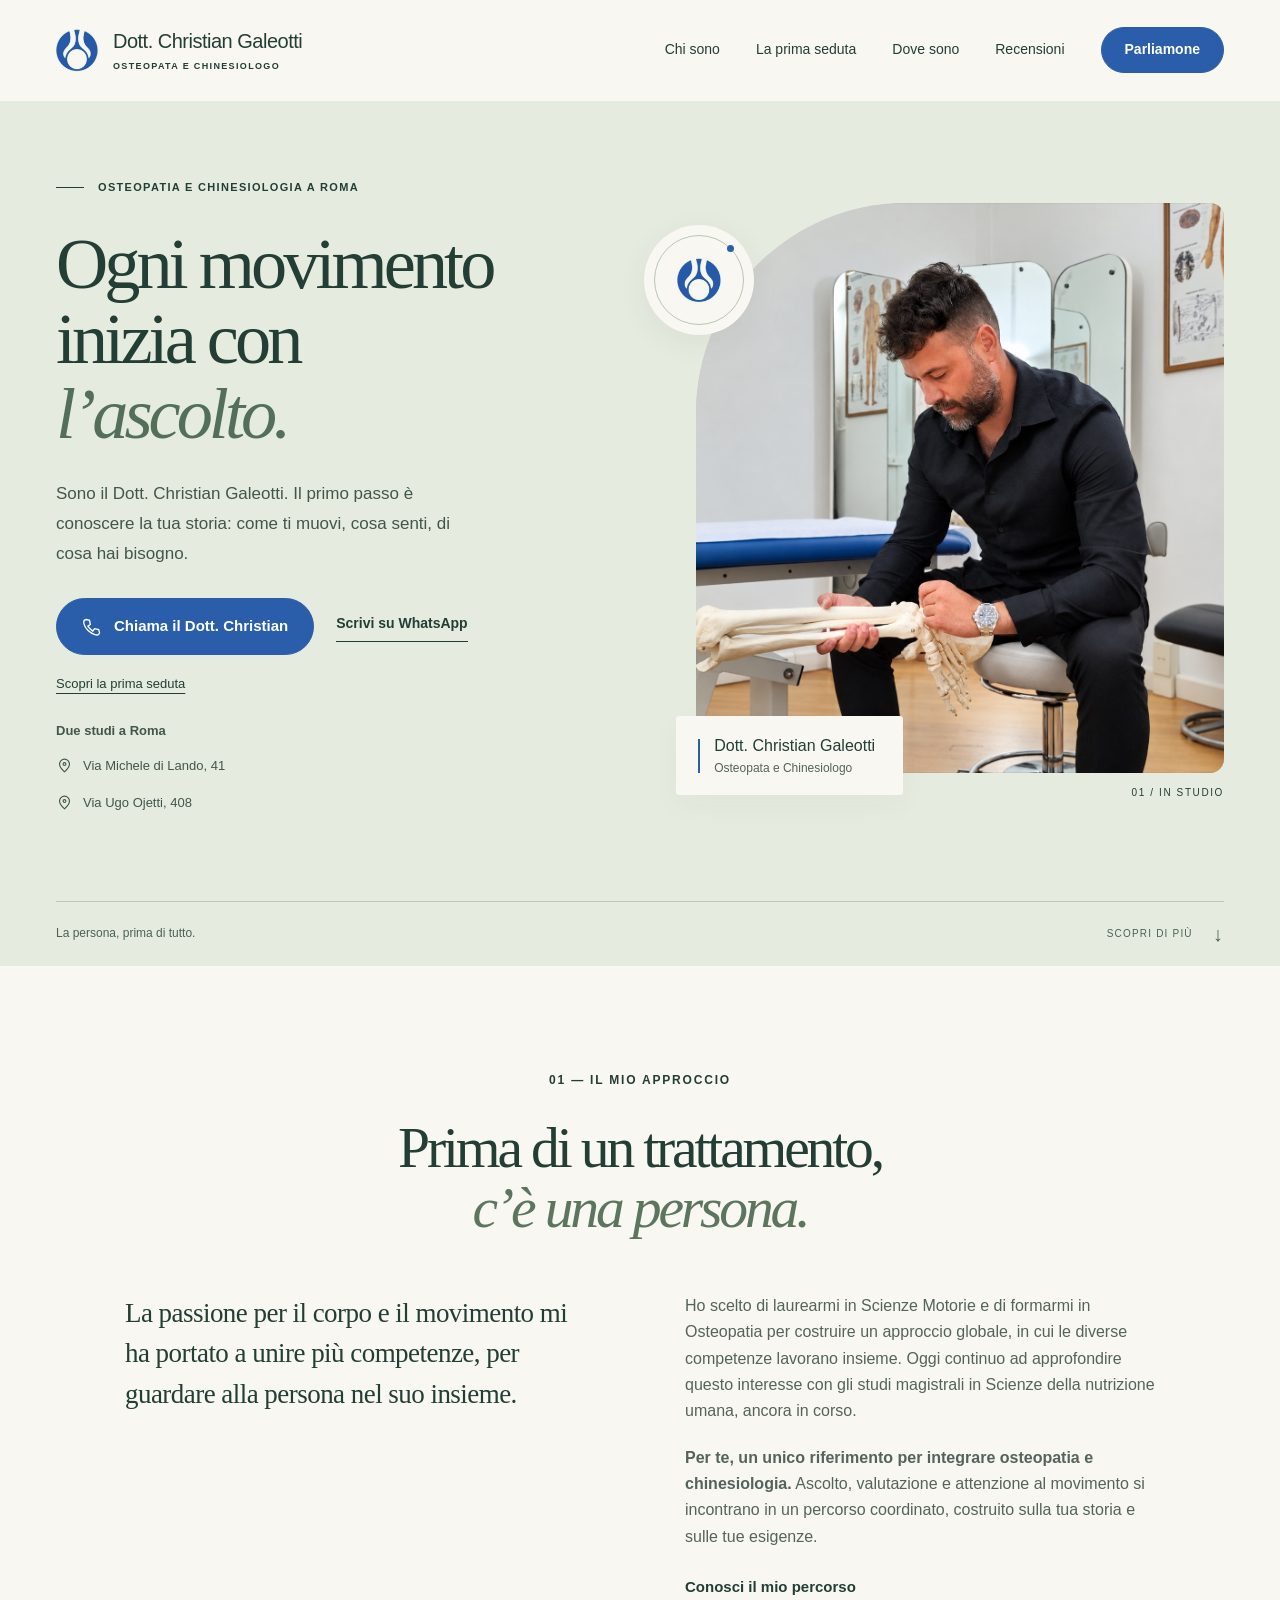
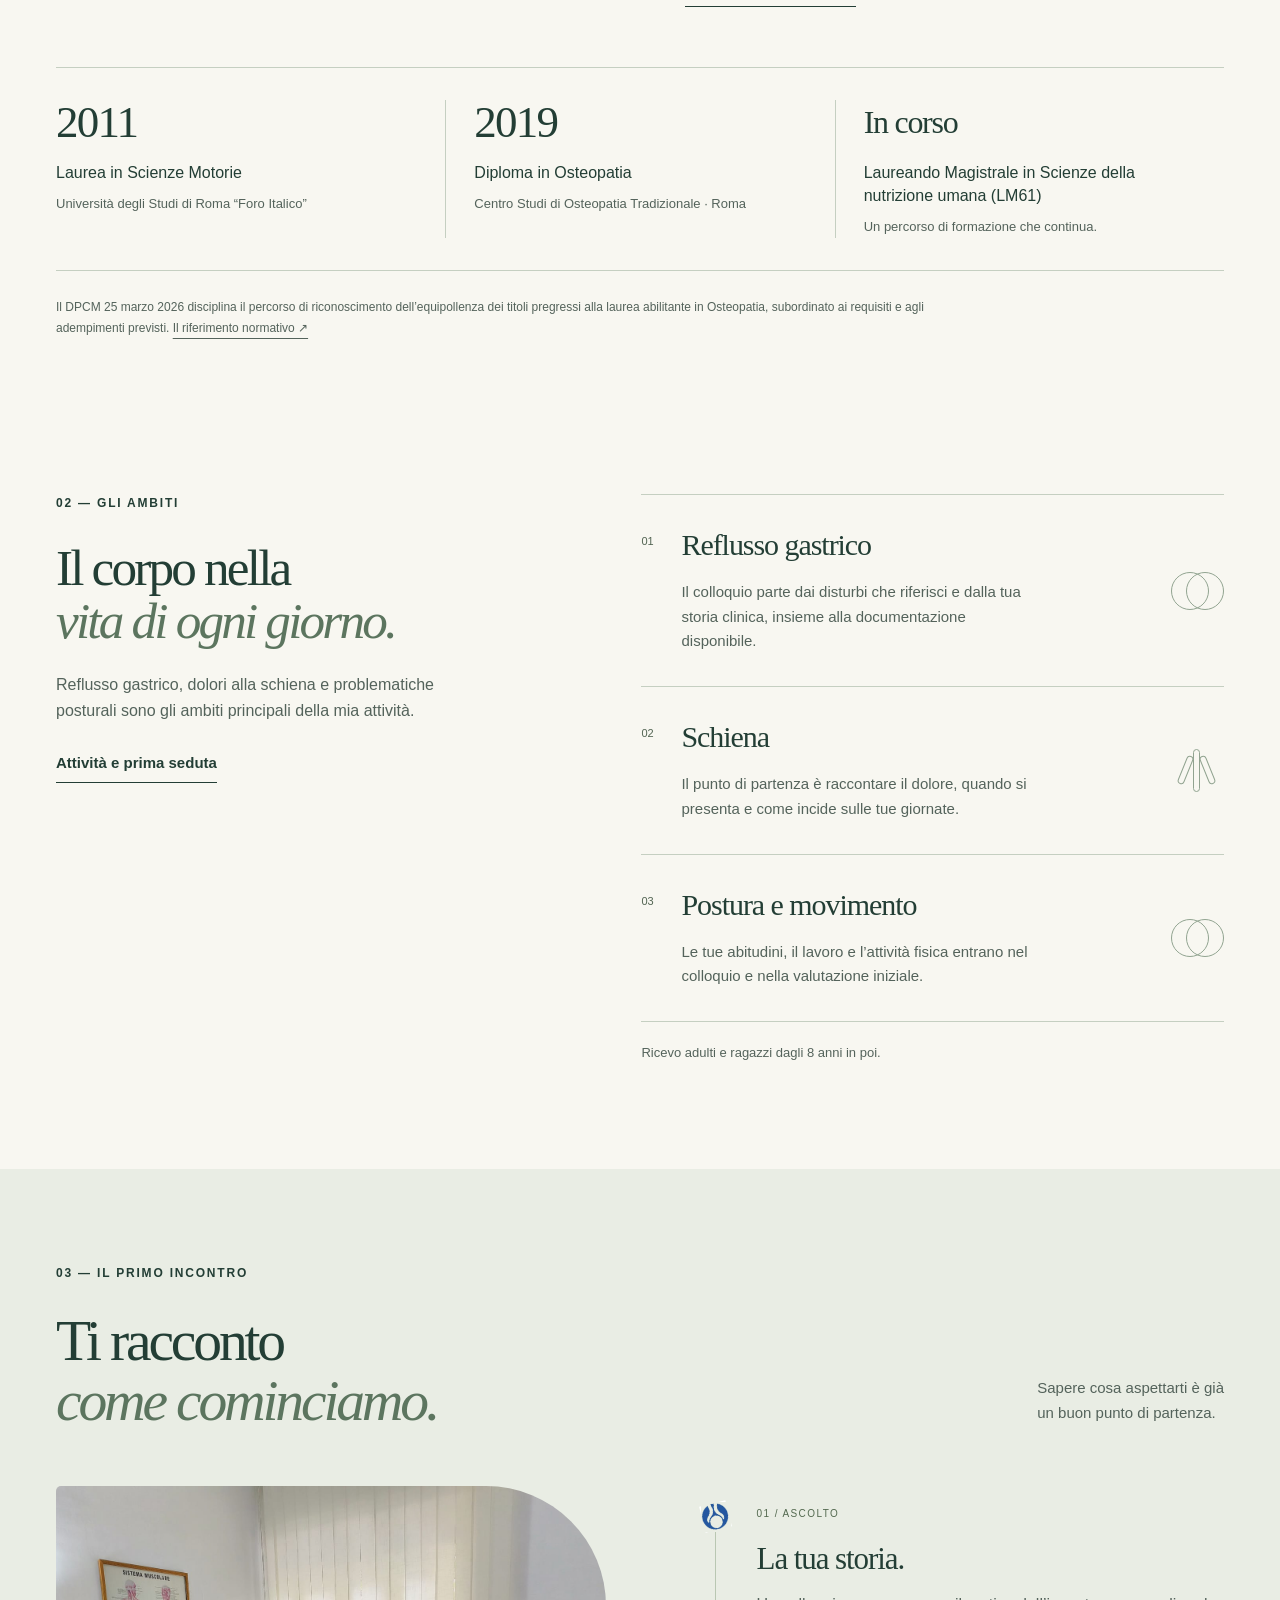
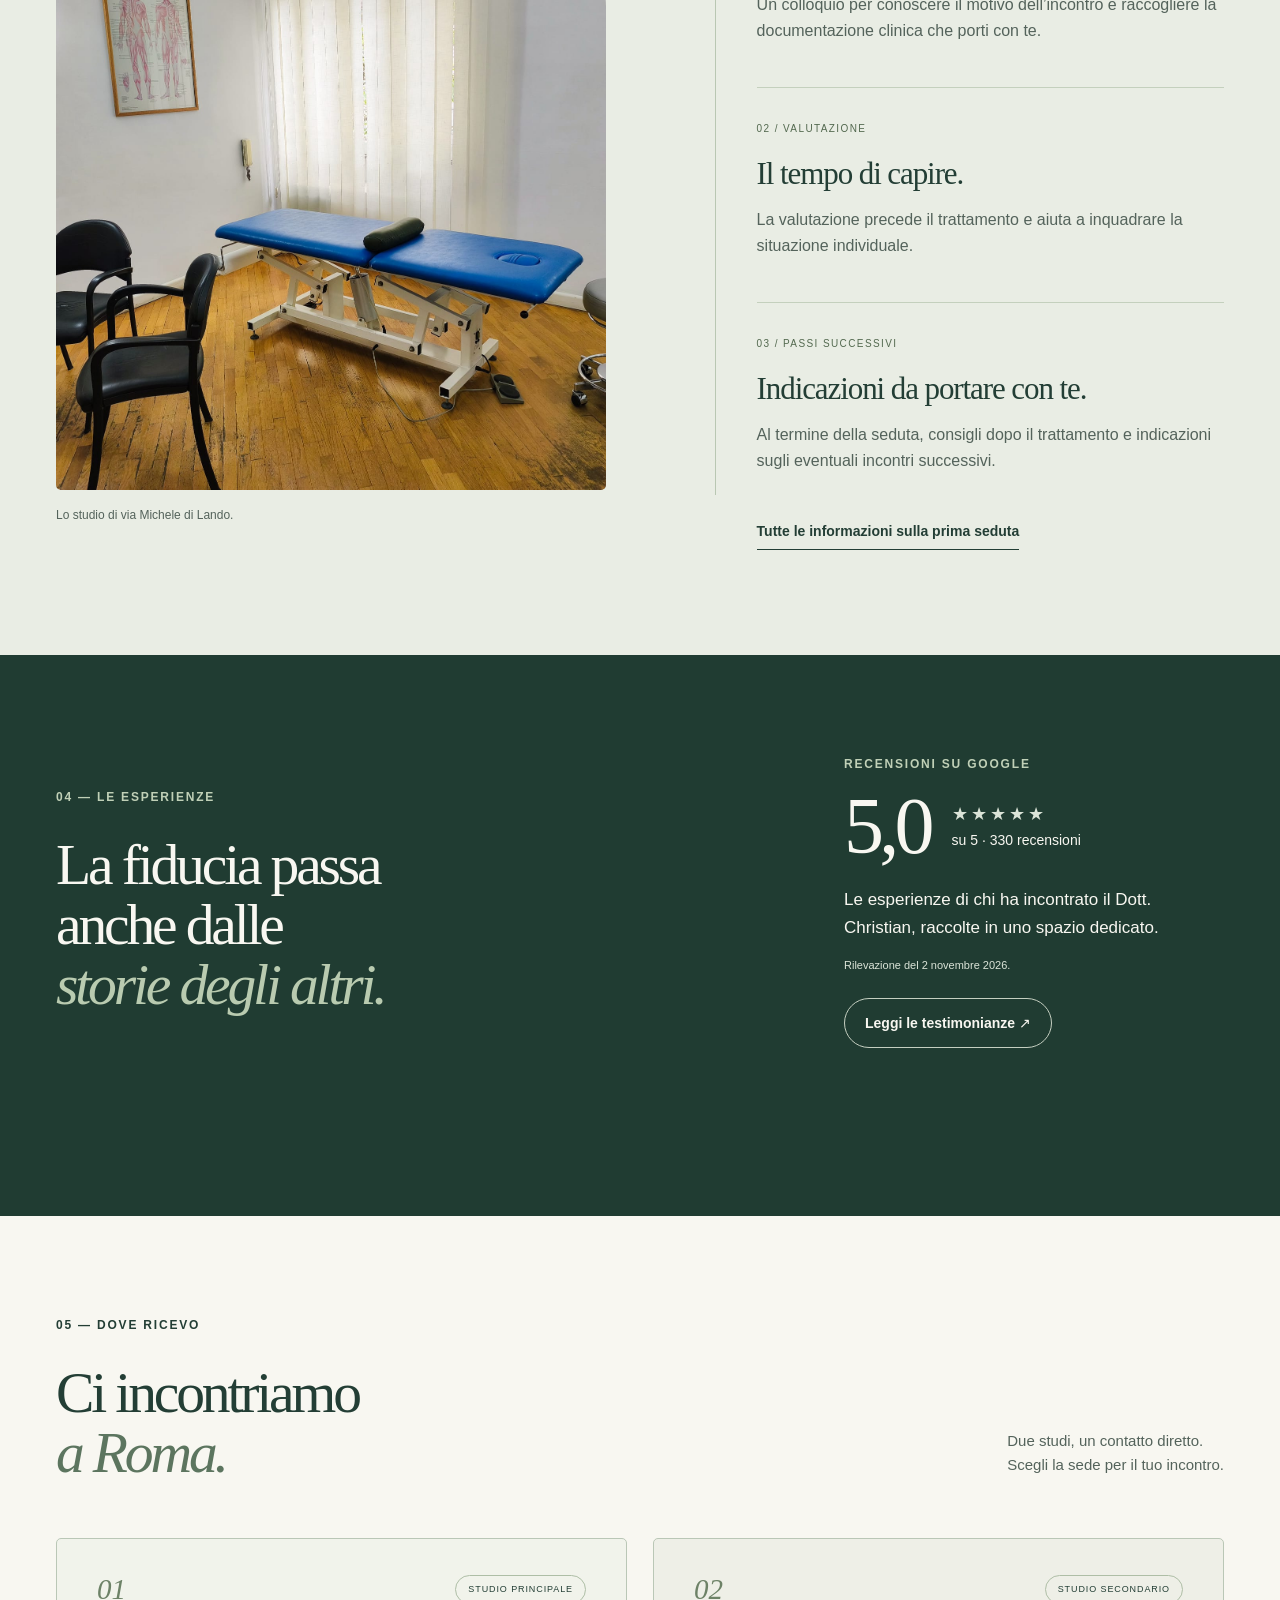
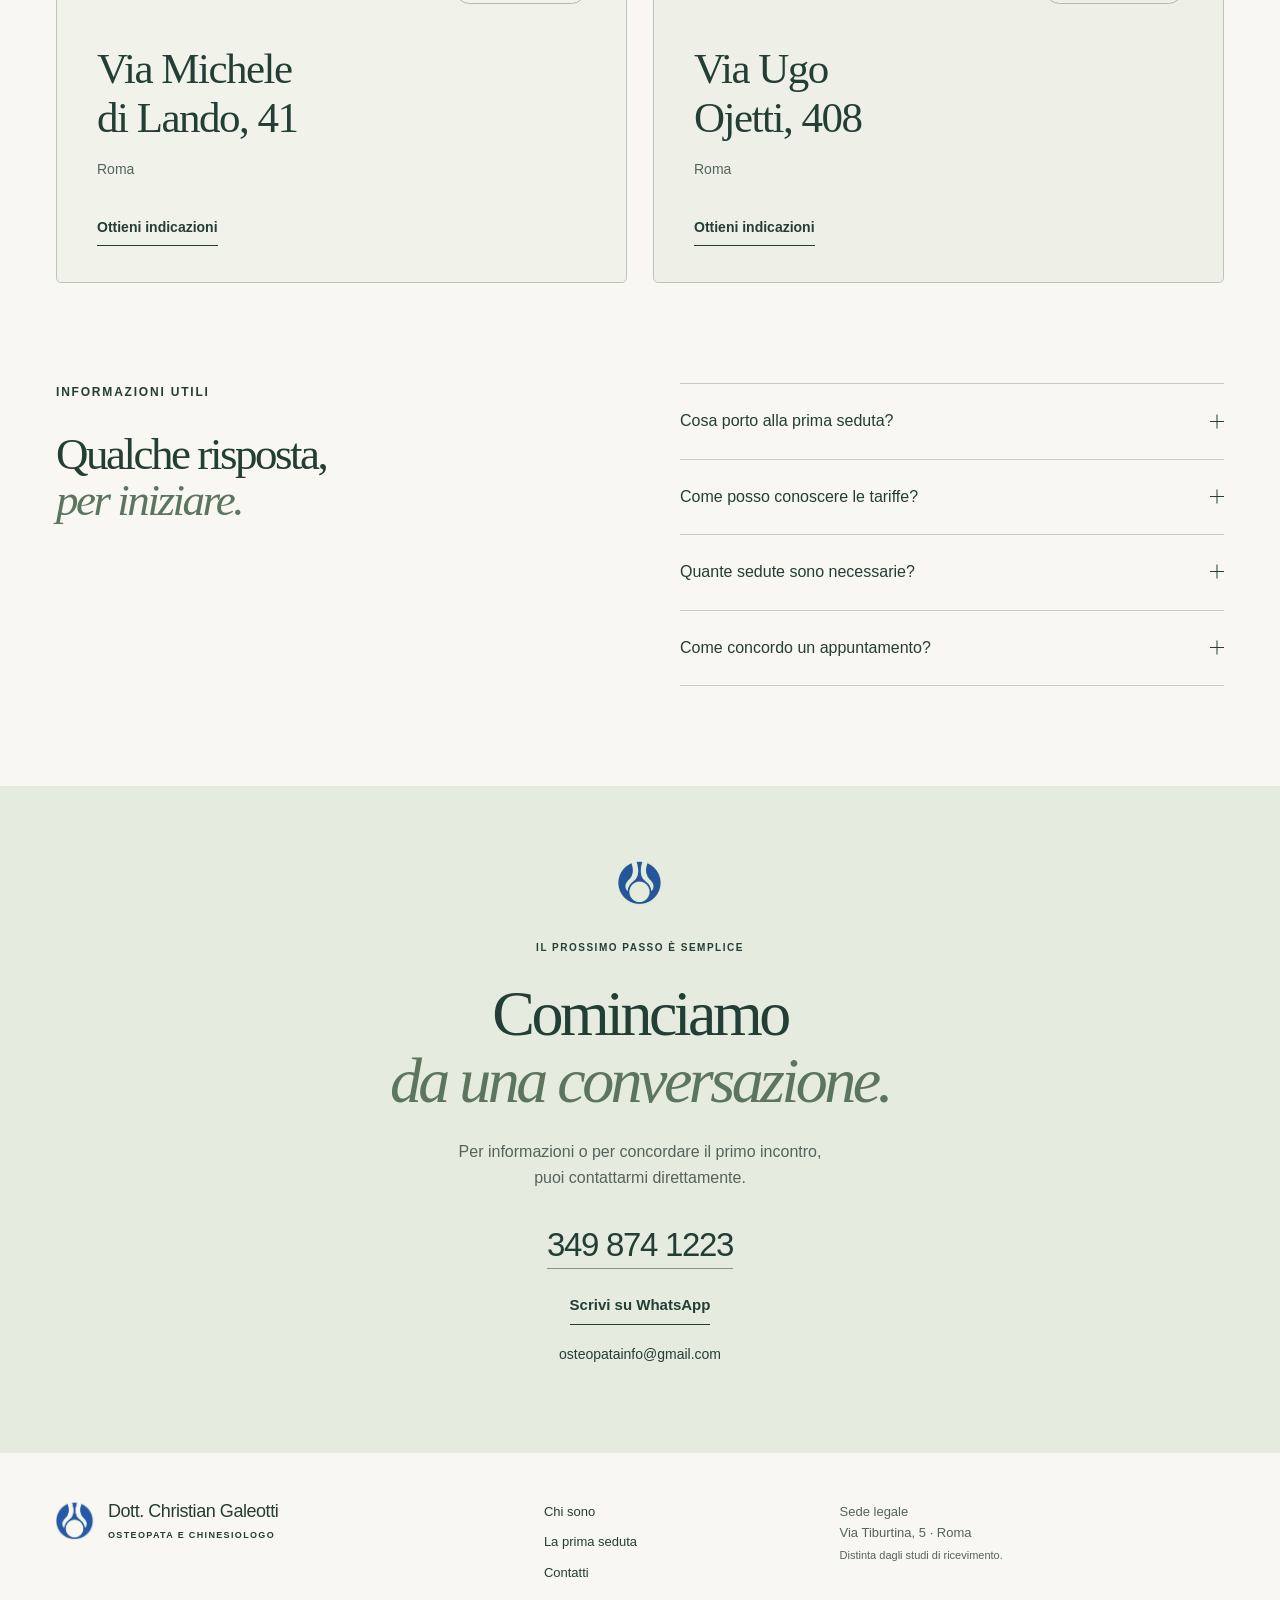
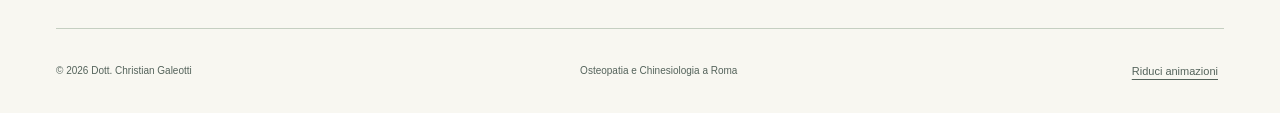
==== commit 56ebf966: "Aggiunge il titolo Dott. al nome di Christian nelle pagine" ====
--- a/index.html
+++ b/index.html
@@ -2,30 +2,30 @@
 <html lang="it">
 <head>
 <meta charset="utf-8"><meta name="viewport" content="width=device-width, initial-scale=1"><meta name="robots" content="index,follow">
-<meta name="theme-color" content="#e6ebdf"><title>Christian Galeotti — Osteopata e Chinesiologo a Roma</title>
-<meta name="description" content="Conosci Christian Galeotti, osteopata e chinesiologo a Roma. Scopri il percorso, la prima seduta e i contatti dei due studi.">
+<meta name="theme-color" content="#e6ebdf"><title>Dott. Christian Galeotti — Osteopata e Chinesiologo a Roma</title>
+<meta name="description" content="Conosci il Dott. Christian Galeotti, osteopata e chinesiologo a Roma. Scopri il percorso, la prima seduta e i contatti dei due studi.">
 <link rel="icon" href="assets/favicon.svg" type="image/svg+xml"><link rel="stylesheet" href="assets/home.css"><script src="assets/home.js" defer></script>
 <link rel="stylesheet" href="assets/updates.css"><link rel="canonical" href="https://romaosteopata.com/"></head>
 <body id="inizio">
 <a class="skip" href="#contenuto">Vai al contenuto</a>
 <header class="site-header"><div class="shell header-inner">
-<a class="brand" href="index.html" aria-label="Christian Galeotti — Home"><span class="brand-symbol" aria-hidden="true"></span><span>Christian Galeotti<small>OSTEOPATA E CHINESIOLOGO</small></span></a>
+<a class="brand" href="index.html" aria-label="Dott. Christian Galeotti — Home"><span class="brand-symbol" aria-hidden="true"></span><span>Dott. Christian Galeotti<small>OSTEOPATA E CHINESIOLOGO</small></span></a>
 <button class="menu-toggle" type="button" aria-expanded="false" aria-controls="main-nav" hidden><span class="menu-label">Menu</span><span class="menu-lines" aria-hidden="true"></span></button>
 <nav id="main-nav" aria-label="Navigazione principale"><a href="chi-sono.html">Chi sono</a><a href="prima-seduta.html">La prima seduta</a><a href="#studi">Dove sono</a><a href="recensioni.html">Recensioni</a><a class="button button-small" href="tel:+393498741223">Parliamone</a></nav>
 </div></header>
 <main id="contenuto">
 <section class="hero"><div class="shell hero-grid">
-<div class="hero-copy"><p class="eyebrow"><span class="rule"></span> OSTEOPATIA E CHINESIOLOGIA A ROMA</p><h1>Ogni movimento<br>inizia con<br><em>l’ascolto.</em></h1><p class="hero-description">Sono Christian Galeotti. Il primo passo è conoscere la tua storia: come ti muovi, cosa senti, di cosa hai bisogno.</p><div class="hero-actions"><a class="button" href="tel:+393498741223"><svg viewBox="0 0 24 24" aria-hidden="true"><path d="m5 3 4 1 1 5-3 2c2 3 3 4 6 6l2-3 5 1 1 4c-1 5-9 2-14-3S0 4 5 3Z"/></svg>Chiama Christian</a><a class="text-link whatsapp-link" href="https://wa.me/393498741223">Scrivi su WhatsApp</a></div><a class="hero-discover" href="#prima-seduta">Scopri la prima seduta</a><div class="hero-location"><p>Due studi a Roma</p><a href="https://www.google.com/maps/dir/?api=1&amp;destination=Via%20Michele%20di%20Lando%2041%20Roma" aria-label="Indicazioni per Via Michele di Lando 41, Roma"><svg viewBox="0 0 24 24" aria-hidden="true"><path d="M19 10c0 5-7 11-7 11S5 15 5 10a7 7 0 1 1 14 0Z"/><circle cx="12" cy="10" r="2"/></svg><span>Via Michele di Lando, 41</span></a><a href="https://www.google.com/maps/dir/?api=1&amp;destination=Via%20Ugo%20Ojetti%20408%20Roma" aria-label="Indicazioni per Via Ugo Ojetti 408, Roma"><svg viewBox="0 0 24 24" aria-hidden="true"><path d="M19 10c0 5-7 11-7 11S5 15 5 10a7 7 0 1 1 14 0Z"/><circle cx="12" cy="10" r="2"/></svg><span>Via Ugo Ojetti, 408</span></a></div></div>
-<div class="hero-visual"><div class="photo-frame"><img class="hero-photo" src="assets/christian-studio-enhanced.jpg" width="1254" height="1254" fetchpriority="high" alt="Christian Galeotti in studio mentre osserva un modello anatomico"></div><div class="photo-label"><span class="label-line"></span><span>Christian Galeotti<small>Osteopata e Chinesiologo</small></span></div><div class="orbit-badge" aria-hidden="true"><span class="orbit-ring"></span><span class="brand-symbol"></span></div><span class="photo-index" aria-hidden="true">01 / IN STUDIO</span></div>
-</div><div class="shell hero-bottom"><span>La persona, prima di tutto.</span><a href="#approccio" aria-label="Scopri l’approccio di Christian">SCOPRI DI PIÙ <span aria-hidden="true">↓</span></a></div></section>
+<div class="hero-copy"><p class="eyebrow"><span class="rule"></span> OSTEOPATIA E CHINESIOLOGIA A ROMA</p><h1>Ogni movimento<br>inizia con<br><em>l’ascolto.</em></h1><p class="hero-description">Sono il Dott. Christian Galeotti. Il primo passo è conoscere la tua storia: come ti muovi, cosa senti, di cosa hai bisogno.</p><div class="hero-actions"><a class="button" href="tel:+393498741223"><svg viewBox="0 0 24 24" aria-hidden="true"><path d="m5 3 4 1 1 5-3 2c2 3 3 4 6 6l2-3 5 1 1 4c-1 5-9 2-14-3S0 4 5 3Z"/></svg>Chiama il Dott. Christian</a><a class="text-link whatsapp-link" href="https://wa.me/393498741223">Scrivi su WhatsApp</a></div><a class="hero-discover" href="#prima-seduta">Scopri la prima seduta</a><div class="hero-location"><p>Due studi a Roma</p><a href="https://www.google.com/maps/dir/?api=1&amp;destination=Via%20Michele%20di%20Lando%2041%20Roma" aria-label="Indicazioni per Via Michele di Lando 41, Roma"><svg viewBox="0 0 24 24" aria-hidden="true"><path d="M19 10c0 5-7 11-7 11S5 15 5 10a7 7 0 1 1 14 0Z"/><circle cx="12" cy="10" r="2"/></svg><span>Via Michele di Lando, 41</span></a><a href="https://www.google.com/maps/dir/?api=1&amp;destination=Via%20Ugo%20Ojetti%20408%20Roma" aria-label="Indicazioni per Via Ugo Ojetti 408, Roma"><svg viewBox="0 0 24 24" aria-hidden="true"><path d="M19 10c0 5-7 11-7 11S5 15 5 10a7 7 0 1 1 14 0Z"/><circle cx="12" cy="10" r="2"/></svg><span>Via Ugo Ojetti, 408</span></a></div></div>
+<div class="hero-visual"><div class="photo-frame"><img class="hero-photo" src="assets/christian-studio-enhanced.jpg" width="1254" height="1254" fetchpriority="high" alt="Dott. Christian Galeotti in studio mentre osserva un modello anatomico"></div><div class="photo-label"><span class="label-line"></span><span>Dott. Christian Galeotti<small>Osteopata e Chinesiologo</small></span></div><div class="orbit-badge" aria-hidden="true"><span class="orbit-ring"></span><span class="brand-symbol"></span></div><span class="photo-index" aria-hidden="true">01 / IN STUDIO</span></div>
+</div><div class="shell hero-bottom"><span>La persona, prima di tutto.</span><a href="#approccio" aria-label="Scopri l’approccio del Dott. Christian">SCOPRI DI PIÙ <span aria-hidden="true">↓</span></a></div></section>
 <section class="intro-section" id="approccio"><div class="shell"><div class="intro-heading reveal"><p class="eyebrow">01 — IL MIO APPROCCIO</p><h2>Prima di un trattamento,<br><em>c’è una persona.</em></h2></div><div class="intro-grid"><p class="intro-statement reveal">La passione per il corpo e il movimento mi ha portato a unire più competenze, per guardare alla persona nel suo insieme.</p><div class="intro-text reveal"><p>Ho scelto di laurearmi in Scienze Motorie e di formarmi in Osteopatia per costruire un approccio globale, in cui le diverse competenze lavorano insieme. Oggi continuo ad approfondire questo interesse con gli studi magistrali in Scienze della nutrizione umana, ancora in corso.</p><p><strong>Per te, un unico riferimento per integrare osteopatia e chinesiologia.</strong> Ascolto, valutazione e attenzione al movimento si incontrano in un percorso coordinato, costruito sulla tua storia e sulle tue esigenze.</p><a class="text-link" href="chi-sono.html">Conosci il mio percorso</a></div></div><div class="credentials education-grid"><div class="reveal"><span class="credential-year">2011</span><span>Laurea in Scienze Motorie<small>Università degli Studi di Roma “Foro Italico”</small></span></div><div class="reveal"><span class="credential-year">2019</span><span>Diploma in Osteopatia<small>Centro Studi di Osteopatia Tradizionale · Roma</small></span></div><div class="reveal"><span class="credential-year ongoing">In corso</span><span>Laureando Magistrale in Scienze della nutrizione umana (LM61)<small>Un percorso di formazione che continua.</small></span></div></div><p class="qualification-note">Il DPCM 25 marzo 2026 disciplina il percorso di riconoscimento dell’equipollenza dei titoli pregressi alla laurea abilitante in Osteopatia, subordinato ai requisiti e agli adempimenti previsti. <a href="https://www.gazzettaufficiale.it/eli/id/2026/05/22/26A02545/SG" target="_blank" rel="noopener noreferrer">Il riferimento normativo ↗</a></p></div></section>
 <section class="areas-section"><div class="shell areas-grid"><div class="areas-heading reveal"><p class="eyebrow">02 — GLI AMBITI</p><h2>Il corpo nella<br><em>vita di ogni giorno.</em></h2><p>Reflusso gastrico, dolori alla schiena e problematiche posturali sono gli ambiti principali della mia attività.</p><a class="text-link" href="prima-seduta.html">Attività e prima seduta</a></div><div class="areas-list"><article class="area-item reveal"><span class="area-number">01</span><div><h3>Reflusso gastrico</h3><p>Il colloquio parte dai disturbi che riferisci e dalla tua storia clinica, insieme alla documentazione disponibile.</p></div><span class="area-geometry geometry-balance" aria-hidden="true"><i></i><i></i></span></article><article class="area-item reveal"><span class="area-number">02</span><div><h3>Schiena</h3><p>Il punto di partenza è raccontare il dolore, quando si presenta e come incide sulle tue giornate.</p></div><span class="area-geometry geometry-back" aria-hidden="true"><i></i><i></i><i></i></span></article><article class="area-item reveal"><span class="area-number">03</span><div><h3>Postura e movimento</h3><p>Le tue abitudini, il lavoro e l’attività fisica entrano nel colloquio e nella valutazione iniziale.</p></div><span class="area-geometry geometry-balance" aria-hidden="true"><i></i><i></i></span></article><p class="age-note reveal">Ricevo adulti e ragazzi dagli 8 anni in poi.</p></div></div></section>
 <section class="visit-section" id="prima-seduta"><div class="shell"><div class="section-heading reveal"><div><p class="eyebrow">03 — IL PRIMO INCONTRO</p><h2>Ti racconto<br><em>come cominciamo.</em></h2></div><p>Sapere cosa aspettarti è già<br>un buon punto di partenza.</p></div><div class="visit-grid"><figure class="studio-figure reveal"><img src="assets/studio-michele-di-lando.jpg" width="2040" height="1530" loading="lazy" alt="Studio di via Michele di Lando: lettino blu e spazio per il colloquio"><figcaption>Lo studio di via Michele di Lando.</figcaption></figure><div class="visit-process"><div class="process-track" aria-hidden="true"><span class="process-line"></span><span class="process-mark"><span class="brand-symbol"></span></span></div><article class="process-step reveal"><span class="step-number">01 / ASCOLTO</span><h3>La tua storia.</h3><p>Un colloquio per conoscere il motivo dell’incontro e raccogliere la documentazione clinica che porti con te.</p></article><article class="process-step reveal"><span class="step-number">02 / VALUTAZIONE</span><h3>Il tempo di capire.</h3><p>La valutazione precede il trattamento e aiuta a inquadrare la situazione individuale.</p></article><article class="process-step reveal"><span class="step-number">03 / PASSI SUCCESSIVI</span><h3>Indicazioni da portare con te.</h3><p>Al termine della seduta, consigli dopo il trattamento e indicazioni sugli eventuali incontri successivi.</p></article><a class="text-link" href="prima-seduta.html">Tutte le informazioni sulla prima seduta</a></div></div></div></section>
-<section class="google-section reviews-section" id="recensioni"><div class="shell reviews-heading"><div><p class="eyebrow">04 — LE ESPERIENZE</p><h2>La fiducia passa<br>anche dalle<br><em>storie degli altri.</em></h2></div><div class="reviews-summary"><p class="eyebrow">RECENSIONI SU GOOGLE</p><div class="review-score"><strong>5,0</strong><span><span class="review-stars" aria-hidden="true">★★★★★</span><br>su 5 · 330 recensioni</span></div><p>Le esperienze di chi ha incontrato Christian, raccolte in uno spazio dedicato.</p><small>Rilevazione del 2 novembre 2026.</small><a class="button button-outline" style="margin-top:24px" href="recensioni.html">Leggi le testimonianze ↗</a></div></div></section>
+<section class="google-section reviews-section" id="recensioni"><div class="shell reviews-heading"><div><p class="eyebrow">04 — LE ESPERIENZE</p><h2>La fiducia passa<br>anche dalle<br><em>storie degli altri.</em></h2></div><div class="reviews-summary"><p class="eyebrow">RECENSIONI SU GOOGLE</p><div class="review-score"><strong>5,0</strong><span><span class="review-stars" aria-hidden="true">★★★★★</span><br>su 5 · 330 recensioni</span></div><p>Le esperienze di chi ha incontrato il Dott. Christian, raccolte in uno spazio dedicato.</p><small>Rilevazione del 2 novembre 2026.</small><a class="button button-outline" style="margin-top:24px" href="recensioni.html">Leggi le testimonianze ↗</a></div></div></section>
 <section class="locations-section" id="studi"><div class="shell"><div class="section-heading reveal"><div><p class="eyebrow">05 — DOVE RICEVO</p><h2>Ci incontriamo<br><em>a Roma.</em></h2></div><p>Due studi, un contatto diretto.<br>Scegli la sede per il tuo incontro.</p></div><div class="locations-grid"><article class="location-card reveal"><div class="location-top"><span class="location-no">01</span><span class="pill">STUDIO PRINCIPALE</span></div><h3>Via Michele<br>di Lando, 41</h3><p>Roma</p><a class="text-link" href="https://www.google.com/maps/dir/?api=1&amp;destination=Via%20Michele%20di%20Lando%2041%20Roma">Ottieni indicazioni</a></article><article class="location-card reveal"><div class="location-top"><span class="location-no">02</span><span class="pill">STUDIO SECONDARIO</span></div><h3>Via Ugo<br>Ojetti, 408</h3><p>Roma</p><a class="text-link" href="https://www.google.com/maps/dir/?api=1&amp;destination=Via%20Ugo%20Ojetti%20408%20Roma">Ottieni indicazioni</a></article></div></div></section>
 <section class="faq-section"><div class="shell faq-grid"><div class="reveal"><p class="eyebrow">INFORMAZIONI UTILI</p><h2>Qualche risposta,<br><em>per iniziare.</em></h2></div><div class="faqs"><details class="reveal"><summary>Cosa porto alla prima seduta?<span aria-hidden="true"></span></summary><p>Porta con te la documentazione clinica disponibile.</p></details><details class="reveal"><summary>Come posso conoscere le tariffe?<span aria-hidden="true"></span></summary><p>Le tariffe sono comunicate su richiesta, prima dell’appuntamento.</p></details><details class="reveal"><summary>Quante sedute sono necessarie?<span aria-hidden="true"></span></summary><p>Il numero di incontri dipende dalla problematica e dalla situazione individuale. Non è previsto un numero uguale per tutti.</p></details><details class="reveal"><summary>Come concordo un appuntamento?<span aria-hidden="true"></span></summary><p>Puoi telefonare o scrivere su WhatsApp, indicando lo studio in cui preferisci ricevere l’appuntamento.</p></details></div></div></section>
 <section class="contact-section" id="contatto"><div class="shell contact-inner reveal"><span class="brand-symbol contact-symbol" aria-hidden="true"></span><p class="eyebrow">IL PROSSIMO PASSO È SEMPLICE</p><h2>Cominciamo<br><em>da una conversazione.</em></h2><p>Per informazioni o per concordare il primo incontro,<br>puoi contattarmi direttamente.</p><a class="contact-phone" href="tel:+393498741223">349 874 1223</a><div class="contact-whatsapp"><a class="text-link whatsapp-link" href="https://wa.me/393498741223">Scrivi su WhatsApp</a></div><a class="contact-mail" href="mailto:osteopatainfo@gmail.com">osteopatainfo@gmail.com</a></div></section>
 </main>
-<footer><div class="shell footer-grid"><a class="brand" href="#inizio"><span class="brand-symbol" aria-hidden="true"></span><span>Christian Galeotti<small>OSTEOPATA E CHINESIOLOGO</small></span></a><nav aria-label="Navigazione del footer"><a href="chi-sono.html">Chi sono</a><a href="prima-seduta.html">La prima seduta</a><a href="contatti.html">Contatti</a></nav><p>Sede legale<br>Via Tiburtina, 5 · Roma<br><span>Distinta dagli studi di ricevimento.</span></p></div><div class="shell footer-bottom"><span>© 2026 Christian Galeotti</span><span>Osteopatia e Chinesiologia a Roma</span><button id="motion-toggle" type="button" aria-pressed="false" hidden>Riduci animazioni</button></div></footer>
-<div class="mobile-contact"><a class="button" href="tel:+393498741223" aria-label="Chiama Christian">Chiama Christian</a><a class="mobile-whatsapp" href="https://wa.me/393498741223" aria-label="Scrivi a Christian su WhatsApp">WhatsApp</a></div>
+<footer><div class="shell footer-grid"><a class="brand" href="#inizio"><span class="brand-symbol" aria-hidden="true"></span><span>Dott. Christian Galeotti<small>OSTEOPATA E CHINESIOLOGO</small></span></a><nav aria-label="Navigazione del footer"><a href="chi-sono.html">Chi sono</a><a href="prima-seduta.html">La prima seduta</a><a href="contatti.html">Contatti</a></nav><p>Sede legale<br>Via Tiburtina, 5 · Roma<br><span>Distinta dagli studi di ricevimento.</span></p></div><div class="shell footer-bottom"><span>© 2026 Dott. Christian Galeotti</span><span>Osteopatia e Chinesiologia a Roma</span><button id="motion-toggle" type="button" aria-pressed="false" hidden>Riduci animazioni</button></div></footer>
+<div class="mobile-contact"><a class="button" href="tel:+393498741223" aria-label="Chiama il Dott. Christian">Chiama il Dott. Christian</a><a class="mobile-whatsapp" href="https://wa.me/393498741223" aria-label="Scrivi al Dott. Christian su WhatsApp">WhatsApp</a></div>
 </body></html>
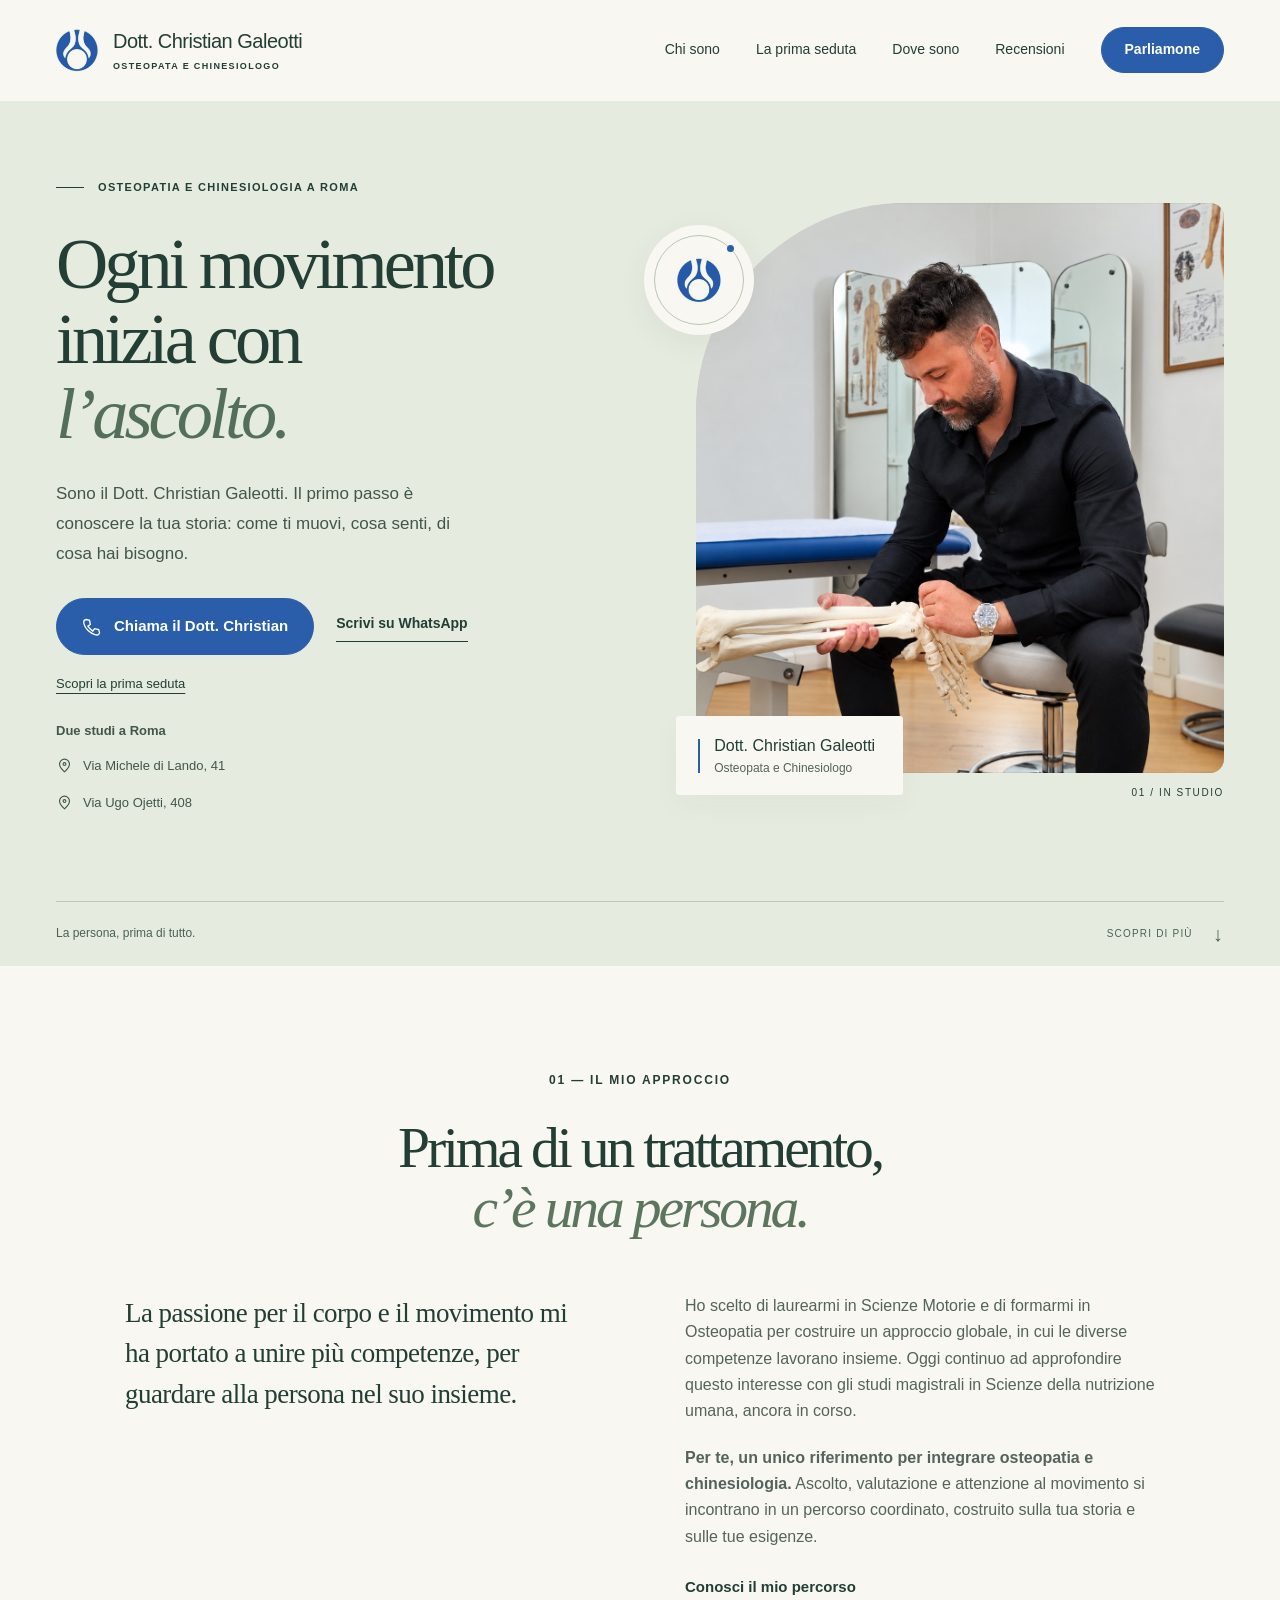
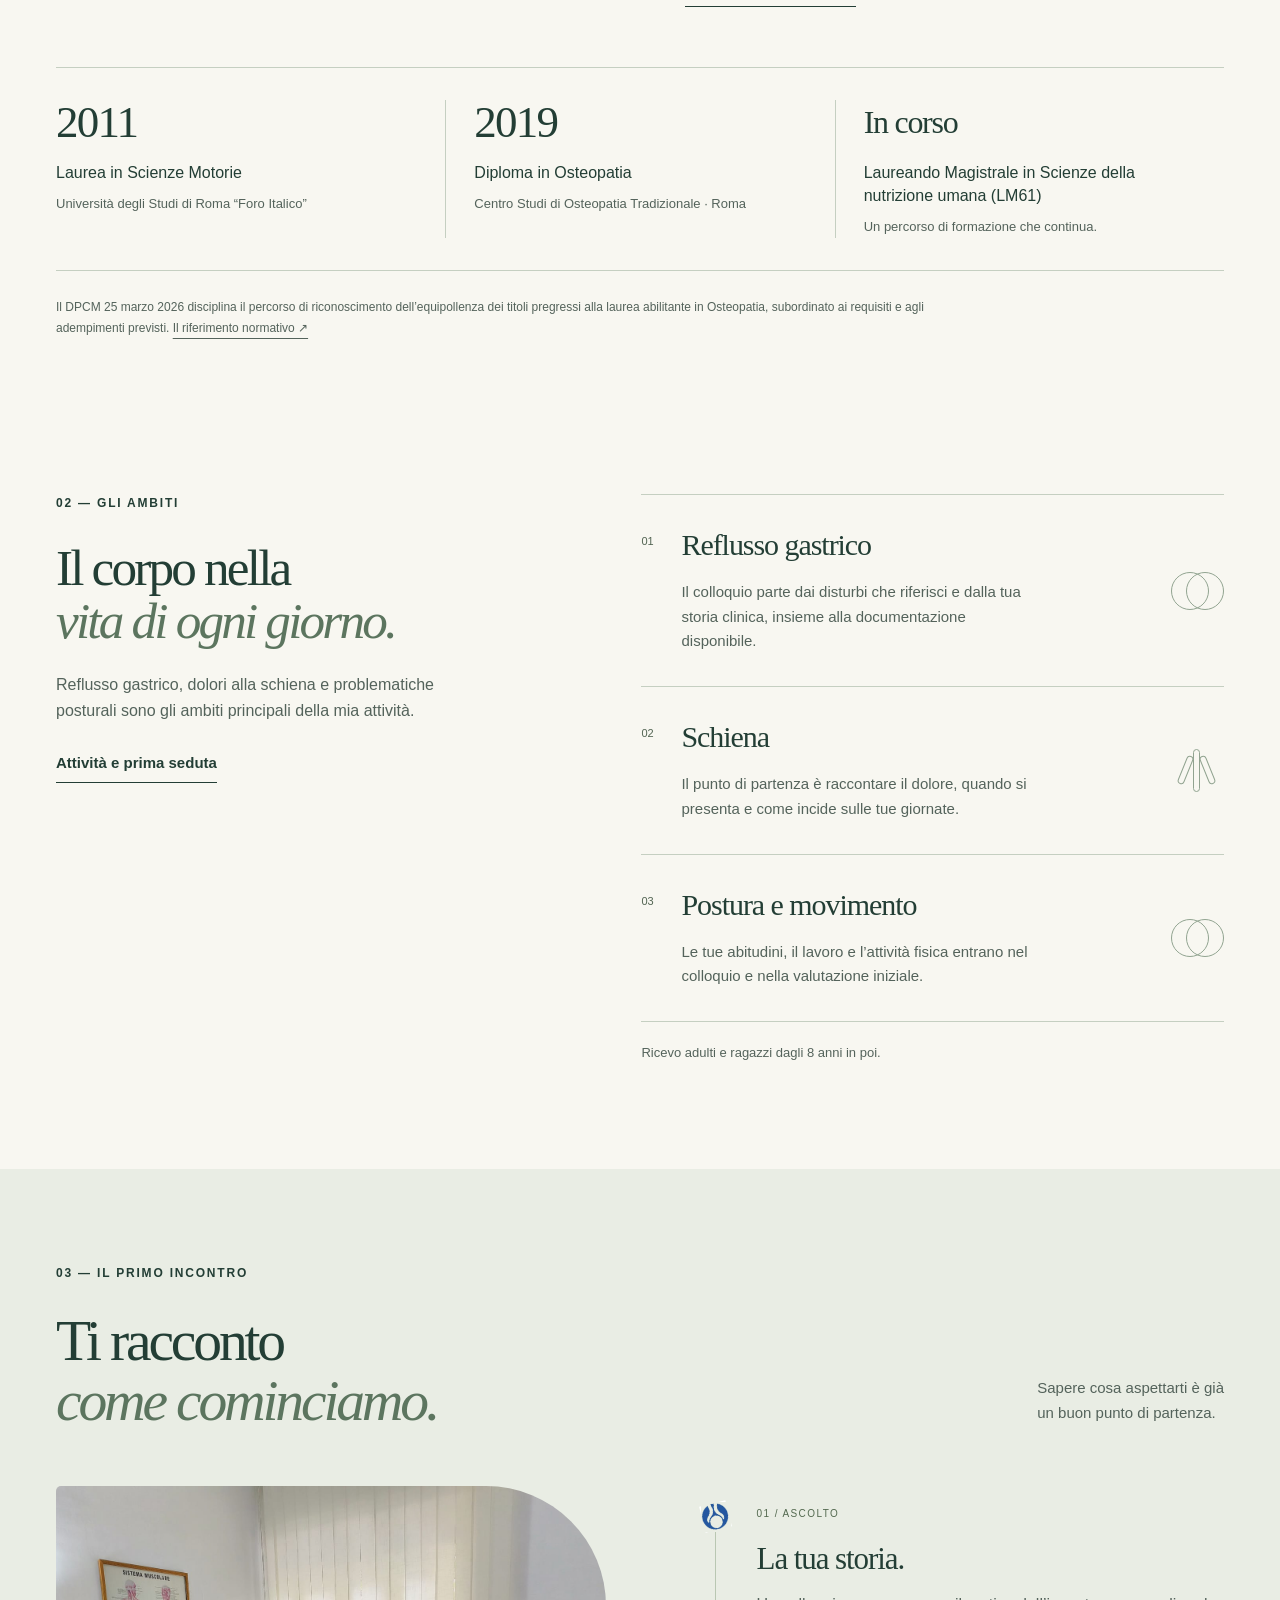
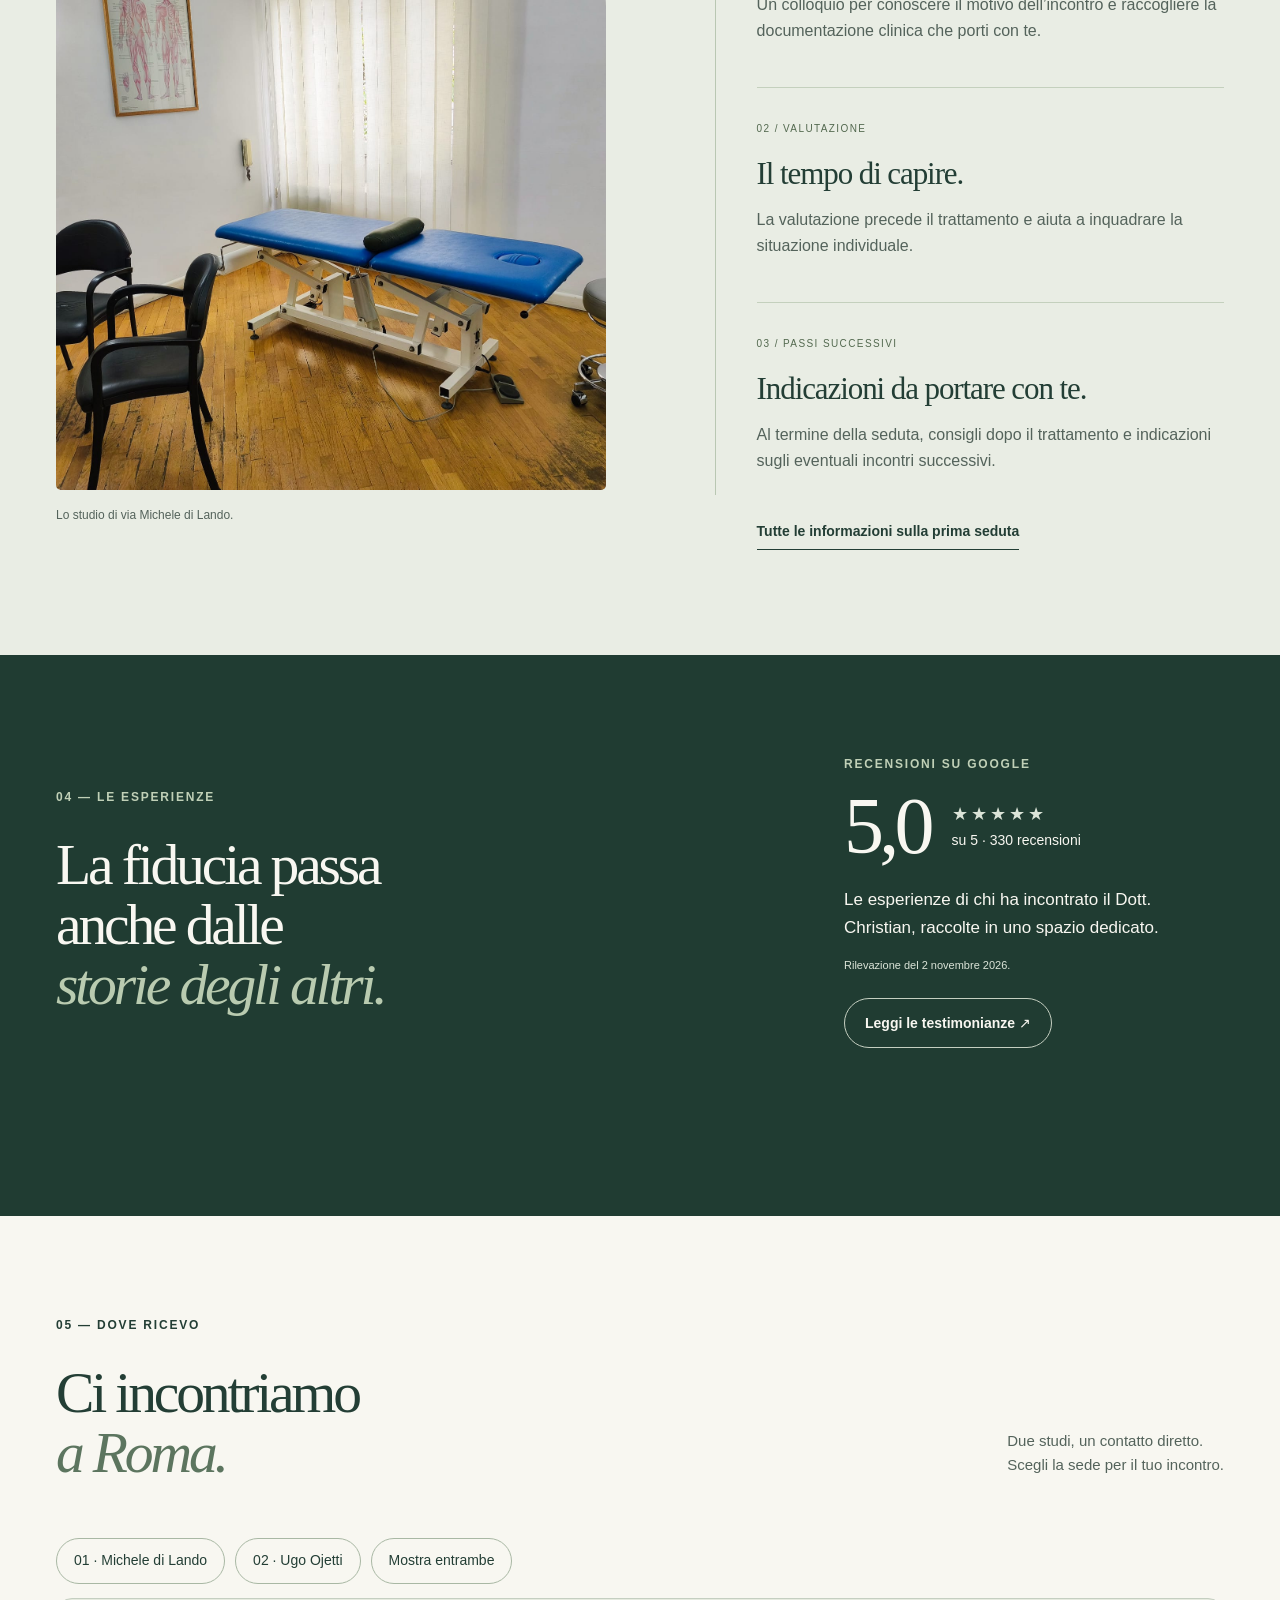
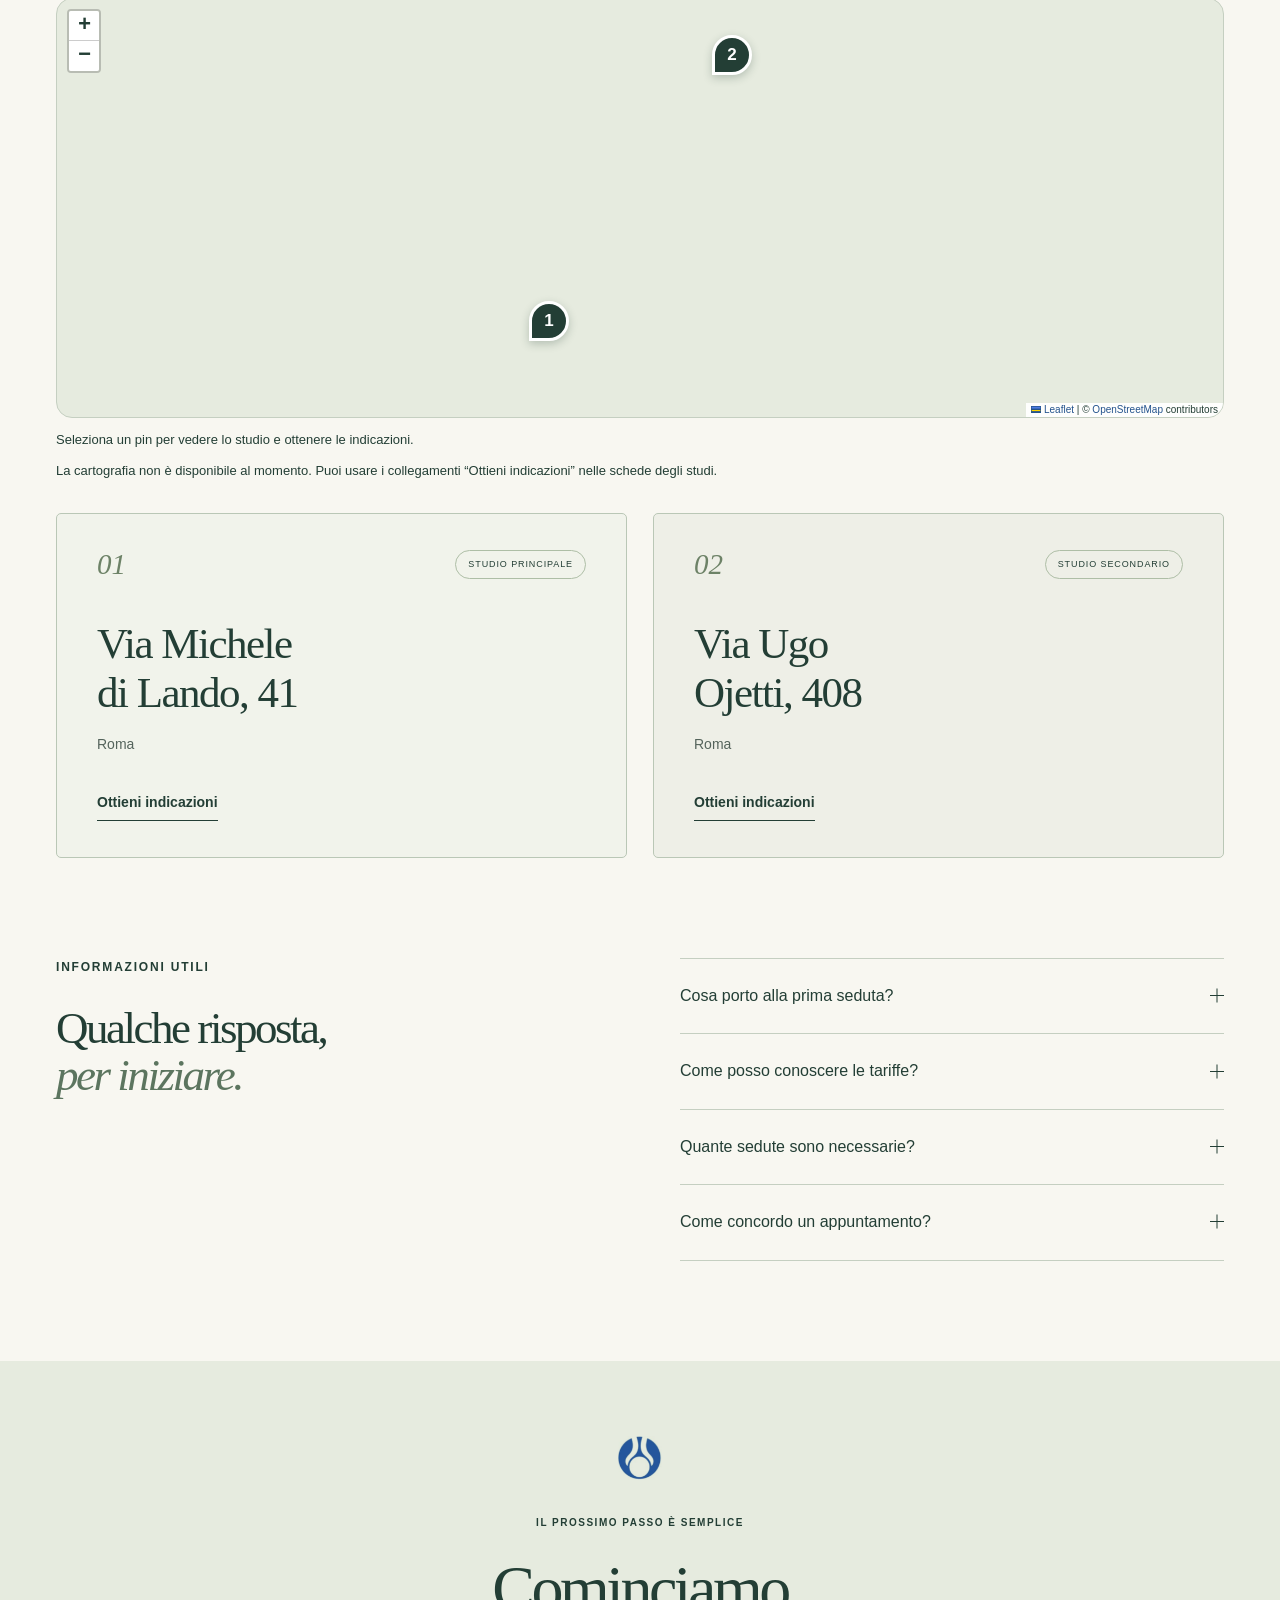
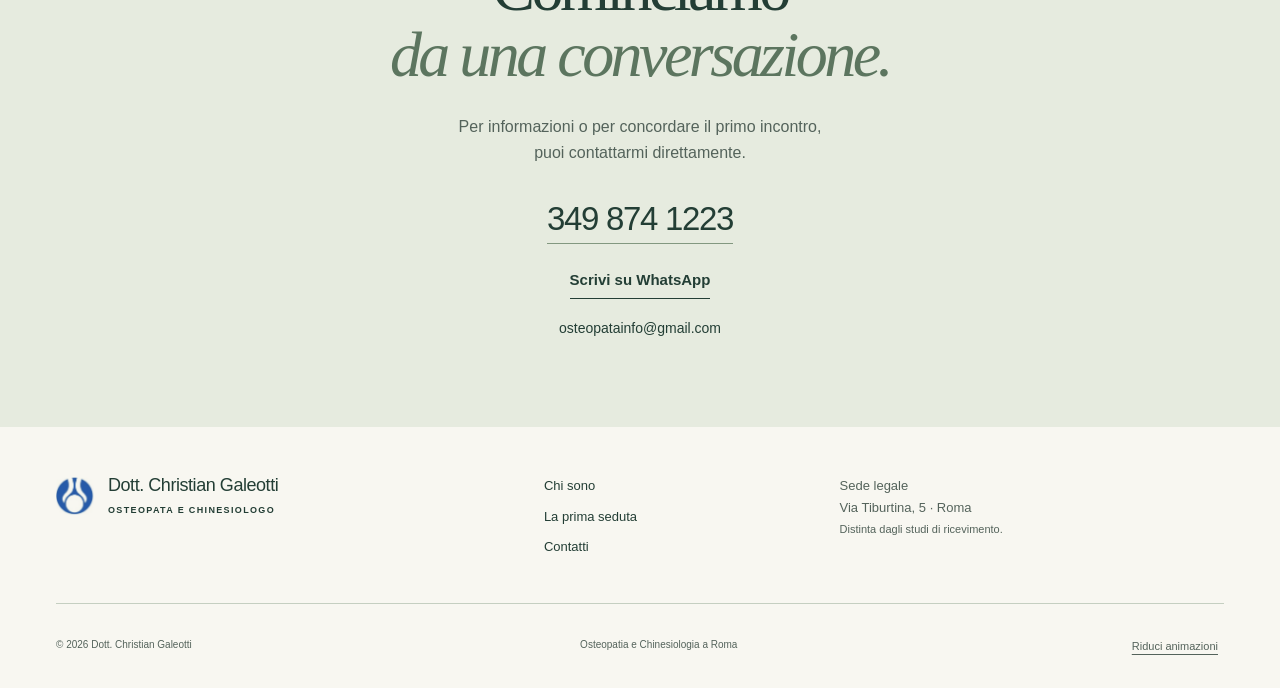
==== commit be040df9: "Aggiunge mappa Leaflet interattiva delle due sedi" ====
--- a/index.html
+++ b/index.html
@@ -5,7 +5,7 @@
 <meta name="theme-color" content="#e6ebdf"><title>Dott. Christian Galeotti — Osteopata e Chinesiologo a Roma</title>
 <meta name="description" content="Conosci il Dott. Christian Galeotti, osteopata e chinesiologo a Roma. Scopri il percorso, la prima seduta e i contatti dei due studi.">
 <link rel="icon" href="assets/favicon.svg" type="image/svg+xml"><link rel="stylesheet" href="assets/home.css"><script src="assets/home.js" defer></script>
-<link rel="stylesheet" href="assets/updates.css"><link rel="canonical" href="https://romaosteopata.com/"></head>
+<link rel="stylesheet" href="assets/updates.css"><link rel="canonical" href="https://romaosteopata.com/"><link rel="stylesheet" href="assets/leaflet/leaflet.css"><link rel="stylesheet" href="assets/studios-map.css"><script defer src="assets/leaflet/leaflet.js"></script><script defer src="assets/studios-map.js"></script></head>
 <body id="inizio">
 <a class="skip" href="#contenuto">Vai al contenuto</a>
 <header class="site-header"><div class="shell header-inner">
@@ -22,9 +22,9 @@
 <section class="areas-section"><div class="shell areas-grid"><div class="areas-heading reveal"><p class="eyebrow">02 — GLI AMBITI</p><h2>Il corpo nella<br><em>vita di ogni giorno.</em></h2><p>Reflusso gastrico, dolori alla schiena e problematiche posturali sono gli ambiti principali della mia attività.</p><a class="text-link" href="prima-seduta.html">Attività e prima seduta</a></div><div class="areas-list"><article class="area-item reveal"><span class="area-number">01</span><div><h3>Reflusso gastrico</h3><p>Il colloquio parte dai disturbi che riferisci e dalla tua storia clinica, insieme alla documentazione disponibile.</p></div><span class="area-geometry geometry-balance" aria-hidden="true"><i></i><i></i></span></article><article class="area-item reveal"><span class="area-number">02</span><div><h3>Schiena</h3><p>Il punto di partenza è raccontare il dolore, quando si presenta e come incide sulle tue giornate.</p></div><span class="area-geometry geometry-back" aria-hidden="true"><i></i><i></i><i></i></span></article><article class="area-item reveal"><span class="area-number">03</span><div><h3>Postura e movimento</h3><p>Le tue abitudini, il lavoro e l’attività fisica entrano nel colloquio e nella valutazione iniziale.</p></div><span class="area-geometry geometry-balance" aria-hidden="true"><i></i><i></i></span></article><p class="age-note reveal">Ricevo adulti e ragazzi dagli 8 anni in poi.</p></div></div></section>
 <section class="visit-section" id="prima-seduta"><div class="shell"><div class="section-heading reveal"><div><p class="eyebrow">03 — IL PRIMO INCONTRO</p><h2>Ti racconto<br><em>come cominciamo.</em></h2></div><p>Sapere cosa aspettarti è già<br>un buon punto di partenza.</p></div><div class="visit-grid"><figure class="studio-figure reveal"><img src="assets/studio-michele-di-lando.jpg" width="2040" height="1530" loading="lazy" alt="Studio di via Michele di Lando: lettino blu e spazio per il colloquio"><figcaption>Lo studio di via Michele di Lando.</figcaption></figure><div class="visit-process"><div class="process-track" aria-hidden="true"><span class="process-line"></span><span class="process-mark"><span class="brand-symbol"></span></span></div><article class="process-step reveal"><span class="step-number">01 / ASCOLTO</span><h3>La tua storia.</h3><p>Un colloquio per conoscere il motivo dell’incontro e raccogliere la documentazione clinica che porti con te.</p></article><article class="process-step reveal"><span class="step-number">02 / VALUTAZIONE</span><h3>Il tempo di capire.</h3><p>La valutazione precede il trattamento e aiuta a inquadrare la situazione individuale.</p></article><article class="process-step reveal"><span class="step-number">03 / PASSI SUCCESSIVI</span><h3>Indicazioni da portare con te.</h3><p>Al termine della seduta, consigli dopo il trattamento e indicazioni sugli eventuali incontri successivi.</p></article><a class="text-link" href="prima-seduta.html">Tutte le informazioni sulla prima seduta</a></div></div></div></section>
 <section class="google-section reviews-section" id="recensioni"><div class="shell reviews-heading"><div><p class="eyebrow">04 — LE ESPERIENZE</p><h2>La fiducia passa<br>anche dalle<br><em>storie degli altri.</em></h2></div><div class="reviews-summary"><p class="eyebrow">RECENSIONI SU GOOGLE</p><div class="review-score"><strong>5,0</strong><span><span class="review-stars" aria-hidden="true">★★★★★</span><br>su 5 · 330 recensioni</span></div><p>Le esperienze di chi ha incontrato il Dott. Christian, raccolte in uno spazio dedicato.</p><small>Rilevazione del 2 novembre 2026.</small><a class="button button-outline" style="margin-top:24px" href="recensioni.html">Leggi le testimonianze ↗</a></div></div></section>
-<section class="locations-section" id="studi"><div class="shell"><div class="section-heading reveal"><div><p class="eyebrow">05 — DOVE RICEVO</p><h2>Ci incontriamo<br><em>a Roma.</em></h2></div><p>Due studi, un contatto diretto.<br>Scegli la sede per il tuo incontro.</p></div><div class="locations-grid"><article class="location-card reveal"><div class="location-top"><span class="location-no">01</span><span class="pill">STUDIO PRINCIPALE</span></div><h3>Via Michele<br>di Lando, 41</h3><p>Roma</p><a class="text-link" href="https://www.google.com/maps/dir/?api=1&amp;destination=Via%20Michele%20di%20Lando%2041%20Roma">Ottieni indicazioni</a></article><article class="location-card reveal"><div class="location-top"><span class="location-no">02</span><span class="pill">STUDIO SECONDARIO</span></div><h3>Via Ugo<br>Ojetti, 408</h3><p>Roma</p><a class="text-link" href="https://www.google.com/maps/dir/?api=1&amp;destination=Via%20Ugo%20Ojetti%20408%20Roma">Ottieni indicazioni</a></article></div></div></section>
+<section class="locations-section" id="studi"><div class="shell"><div class="section-heading reveal"><div><p class="eyebrow">05 — DOVE RICEVO</p><h2>Ci incontriamo<br><em>a Roma.</em></h2></div><p>Due studi, un contatto diretto.<br> Scegli la sede per il tuo incontro.</p></div><div class="studios-map-block" data-studios-map><div class="studios-map-toolbar" aria-label="Scegli uno studio sulla mappa"><button type="button" data-studio="0">01 · Michele di Lando</button><button type="button" data-studio="1">02 · Ugo Ojetti</button><button type="button" data-map-reset>Mostra entrambe</button></div><div class="studios-map-canvas" role="region" aria-label="Mappa dei due studi a Roma"><p>Gli indirizzi e i collegamenti per le indicazioni sono disponibili nelle schede degli studi.</p></div><p class="studios-map-note">Seleziona un pin per vedere lo studio e ottenere le indicazioni.</p><p class="studios-map-error" role="status" hidden>La cartografia non è disponibile al momento. Puoi usare i collegamenti “Ottieni indicazioni” nelle schede degli studi.</p></div><div class="locations-grid"><article class="location-card reveal"><div class="location-top"><span class="location-no">01</span><span class="pill">STUDIO PRINCIPALE</span></div><h3>Via Michele<br>di Lando, 41</h3><p>Roma</p><a class="text-link" href="https://www.google.com/maps/dir/?api=1&amp;destination=Via%20Michele%20di%20Lando%2041%20Roma">Ottieni indicazioni</a></article><article class="location-card reveal"><div class="location-top"><span class="location-no">02</span><span class="pill">STUDIO SECONDARIO</span></div><h3>Via Ugo<br>Ojetti, 408</h3><p>Roma</p><a class="text-link" href="https://www.google.com/maps/dir/?api=1&amp;destination=Via%20Ugo%20Ojetti%20408%20Roma">Ottieni indicazioni</a></article></div></div></section>
 <section class="faq-section"><div class="shell faq-grid"><div class="reveal"><p class="eyebrow">INFORMAZIONI UTILI</p><h2>Qualche risposta,<br><em>per iniziare.</em></h2></div><div class="faqs"><details class="reveal"><summary>Cosa porto alla prima seduta?<span aria-hidden="true"></span></summary><p>Porta con te la documentazione clinica disponibile.</p></details><details class="reveal"><summary>Come posso conoscere le tariffe?<span aria-hidden="true"></span></summary><p>Le tariffe sono comunicate su richiesta, prima dell’appuntamento.</p></details><details class="reveal"><summary>Quante sedute sono necessarie?<span aria-hidden="true"></span></summary><p>Il numero di incontri dipende dalla problematica e dalla situazione individuale. Non è previsto un numero uguale per tutti.</p></details><details class="reveal"><summary>Come concordo un appuntamento?<span aria-hidden="true"></span></summary><p>Puoi telefonare o scrivere su WhatsApp, indicando lo studio in cui preferisci ricevere l’appuntamento.</p></details></div></div></section>
-<section class="contact-section" id="contatto"><div class="shell contact-inner reveal"><span class="brand-symbol contact-symbol" aria-hidden="true"></span><p class="eyebrow">IL PROSSIMO PASSO È SEMPLICE</p><h2>Cominciamo<br><em>da una conversazione.</em></h2><p>Per informazioni o per concordare il primo incontro,<br>puoi contattarmi direttamente.</p><a class="contact-phone" href="tel:+393498741223">349 874 1223</a><div class="contact-whatsapp"><a class="text-link whatsapp-link" href="https://wa.me/393498741223">Scrivi su WhatsApp</a></div><a class="contact-mail" href="mailto:osteopatainfo@gmail.com">osteopatainfo@gmail.com</a></div></section>
+<section class="contact-section" id="contatto"><div class="shell contact-inner reveal"><span class="brand-symbol contact-symbol" aria-hidden="true"></span><p class="eyebrow">IL PROSSIMO PASSO È SEMPLICE</p><h2>Cominciamo<br><em>da una conversazione.</em></h2><p>Per informazioni o per concordare il primo incontro,<br> puoi contattarmi direttamente.</p><a class="contact-phone" href="tel:+393498741223">349 874 1223</a><div class="contact-whatsapp"><a class="text-link whatsapp-link" href="https://wa.me/393498741223">Scrivi su WhatsApp</a></div><a class="contact-mail" href="mailto:osteopatainfo@gmail.com">osteopatainfo@gmail.com</a></div></section>
 </main>
 <footer><div class="shell footer-grid"><a class="brand" href="#inizio"><span class="brand-symbol" aria-hidden="true"></span><span>Dott. Christian Galeotti<small>OSTEOPATA E CHINESIOLOGO</small></span></a><nav aria-label="Navigazione del footer"><a href="chi-sono.html">Chi sono</a><a href="prima-seduta.html">La prima seduta</a><a href="contatti.html">Contatti</a></nav><p>Sede legale<br>Via Tiburtina, 5 · Roma<br><span>Distinta dagli studi di ricevimento.</span></p></div><div class="shell footer-bottom"><span>© 2026 Dott. Christian Galeotti</span><span>Osteopatia e Chinesiologia a Roma</span><button id="motion-toggle" type="button" aria-pressed="false" hidden>Riduci animazioni</button></div></footer>
 <div class="mobile-contact"><a class="button" href="tel:+393498741223" aria-label="Chiama il Dott. Christian">Chiama il Dott. Christian</a><a class="mobile-whatsapp" href="https://wa.me/393498741223" aria-label="Scrivi al Dott. Christian su WhatsApp">WhatsApp</a></div>
--- a/assets/leaflet/leaflet.css
+++ b/assets/leaflet/leaflet.css
@@ -0,0 +1,661 @@
+/* required styles */
+
+.leaflet-pane,
+.leaflet-tile,
+.leaflet-marker-icon,
+.leaflet-marker-shadow,
+.leaflet-tile-container,
+.leaflet-pane > svg,
+.leaflet-pane > canvas,
+.leaflet-zoom-box,
+.leaflet-image-layer,
+.leaflet-layer {
+	position: absolute;
+	left: 0;
+	top: 0;
+	}
+.leaflet-container {
+	overflow: hidden;
+	}
+.leaflet-tile,
+.leaflet-marker-icon,
+.leaflet-marker-shadow {
+	-webkit-user-select: none;
+	   -moz-user-select: none;
+	        user-select: none;
+	  -webkit-user-drag: none;
+	}
+/* Prevents IE11 from highlighting tiles in blue */
+.leaflet-tile::selection {
+	background: transparent;
+}
+/* Safari renders non-retina tile on retina better with this, but Chrome is worse */
+.leaflet-safari .leaflet-tile {
+	image-rendering: -webkit-optimize-contrast;
+	}
+/* hack that prevents hw layers "stretching" when loading new tiles */
+.leaflet-safari .leaflet-tile-container {
+	width: 1600px;
+	height: 1600px;
+	-webkit-transform-origin: 0 0;
+	}
+.leaflet-marker-icon,
+.leaflet-marker-shadow {
+	display: block;
+	}
+/* .leaflet-container svg: reset svg max-width decleration shipped in Joomla! (joomla.org) 3.x */
+/* .leaflet-container img: map is broken in FF if you have max-width: 100% on tiles */
+.leaflet-container .leaflet-overlay-pane svg {
+	max-width: none !important;
+	max-height: none !important;
+	}
+.leaflet-container .leaflet-marker-pane img,
+.leaflet-container .leaflet-shadow-pane img,
+.leaflet-container .leaflet-tile-pane img,
+.leaflet-container img.leaflet-image-layer,
+.leaflet-container .leaflet-tile {
+	max-width: none !important;
+	max-height: none !important;
+	width: auto;
+	padding: 0;
+	}
+
+.leaflet-container img.leaflet-tile {
+	/* See: https://bugs.chromium.org/p/chromium/issues/detail?id=600120 */
+	mix-blend-mode: plus-lighter;
+}
+
+.leaflet-container.leaflet-touch-zoom {
+	-ms-touch-action: pan-x pan-y;
+	touch-action: pan-x pan-y;
+	}
+.leaflet-container.leaflet-touch-drag {
+	-ms-touch-action: pinch-zoom;
+	/* Fallback for FF which doesn't support pinch-zoom */
+	touch-action: none;
+	touch-action: pinch-zoom;
+}
+.leaflet-container.leaflet-touch-drag.leaflet-touch-zoom {
+	-ms-touch-action: none;
+	touch-action: none;
+}
+.leaflet-container {
+	-webkit-tap-highlight-color: transparent;
+}
+.leaflet-container a {
+	-webkit-tap-highlight-color: rgba(51, 181, 229, 0.4);
+}
+.leaflet-tile {
+	filter: inherit;
+	visibility: hidden;
+	}
+.leaflet-tile-loaded {
+	visibility: inherit;
+	}
+.leaflet-zoom-box {
+	width: 0;
+	height: 0;
+	-moz-box-sizing: border-box;
+	     box-sizing: border-box;
+	z-index: 800;
+	}
+/* workaround for https://bugzilla.mozilla.org/show_bug.cgi?id=888319 */
+.leaflet-overlay-pane svg {
+	-moz-user-select: none;
+	}
+
+.leaflet-pane         { z-index: 400; }
+
+.leaflet-tile-pane    { z-index: 200; }
+.leaflet-overlay-pane { z-index: 400; }
+.leaflet-shadow-pane  { z-index: 500; }
+.leaflet-marker-pane  { z-index: 600; }
+.leaflet-tooltip-pane   { z-index: 650; }
+.leaflet-popup-pane   { z-index: 700; }
+
+.leaflet-map-pane canvas { z-index: 100; }
+.leaflet-map-pane svg    { z-index: 200; }
+
+.leaflet-vml-shape {
+	width: 1px;
+	height: 1px;
+	}
+.lvml {
+	behavior: url(#default#VML);
+	display: inline-block;
+	position: absolute;
+	}
+
+
+/* control positioning */
+
+.leaflet-control {
+	position: relative;
+	z-index: 800;
+	pointer-events: visiblePainted; /* IE 9-10 doesn't have auto */
+	pointer-events: auto;
+	}
+.leaflet-top,
+.leaflet-bottom {
+	position: absolute;
+	z-index: 1000;
+	pointer-events: none;
+	}
+.leaflet-top {
+	top: 0;
+	}
+.leaflet-right {
+	right: 0;
+	}
+.leaflet-bottom {
+	bottom: 0;
+	}
+.leaflet-left {
+	left: 0;
+	}
+.leaflet-control {
+	float: left;
+	clear: both;
+	}
+.leaflet-right .leaflet-control {
+	float: right;
+	}
+.leaflet-top .leaflet-control {
+	margin-top: 10px;
+	}
+.leaflet-bottom .leaflet-control {
+	margin-bottom: 10px;
+	}
+.leaflet-left .leaflet-control {
+	margin-left: 10px;
+	}
+.leaflet-right .leaflet-control {
+	margin-right: 10px;
+	}
+
+
+/* zoom and fade animations */
+
+.leaflet-fade-anim .leaflet-popup {
+	opacity: 0;
+	-webkit-transition: opacity 0.2s linear;
+	   -moz-transition: opacity 0.2s linear;
+	        transition: opacity 0.2s linear;
+	}
+.leaflet-fade-anim .leaflet-map-pane .leaflet-popup {
+	opacity: 1;
+	}
+.leaflet-zoom-animated {
+	-webkit-transform-origin: 0 0;
+	    -ms-transform-origin: 0 0;
+	        transform-origin: 0 0;
+	}
+svg.leaflet-zoom-animated {
+	will-change: transform;
+}
+
+.leaflet-zoom-anim .leaflet-zoom-animated {
+	-webkit-transition: -webkit-transform 0.25s cubic-bezier(0,0,0.25,1);
+	   -moz-transition:    -moz-transform 0.25s cubic-bezier(0,0,0.25,1);
+	        transition:         transform 0.25s cubic-bezier(0,0,0.25,1);
+	}
+.leaflet-zoom-anim .leaflet-tile,
+.leaflet-pan-anim .leaflet-tile {
+	-webkit-transition: none;
+	   -moz-transition: none;
+	        transition: none;
+	}
+
+.leaflet-zoom-anim .leaflet-zoom-hide {
+	visibility: hidden;
+	}
+
+
+/* cursors */
+
+.leaflet-interactive {
+	cursor: pointer;
+	}
+.leaflet-grab {
+	cursor: -webkit-grab;
+	cursor:    -moz-grab;
+	cursor:         grab;
+	}
+.leaflet-crosshair,
+.leaflet-crosshair .leaflet-interactive {
+	cursor: crosshair;
+	}
+.leaflet-popup-pane,
+.leaflet-control {
+	cursor: auto;
+	}
+.leaflet-dragging .leaflet-grab,
+.leaflet-dragging .leaflet-grab .leaflet-interactive,
+.leaflet-dragging .leaflet-marker-draggable {
+	cursor: move;
+	cursor: -webkit-grabbing;
+	cursor:    -moz-grabbing;
+	cursor:         grabbing;
+	}
+
+/* marker & overlays interactivity */
+.leaflet-marker-icon,
+.leaflet-marker-shadow,
+.leaflet-image-layer,
+.leaflet-pane > svg path,
+.leaflet-tile-container {
+	pointer-events: none;
+	}
+
+.leaflet-marker-icon.leaflet-interactive,
+.leaflet-image-layer.leaflet-interactive,
+.leaflet-pane > svg path.leaflet-interactive,
+svg.leaflet-image-layer.leaflet-interactive path {
+	pointer-events: visiblePainted; /* IE 9-10 doesn't have auto */
+	pointer-events: auto;
+	}
+
+/* visual tweaks */
+
+.leaflet-container {
+	background: #ddd;
+	outline-offset: 1px;
+	}
+.leaflet-container a {
+	color: #0078A8;
+	}
+.leaflet-zoom-box {
+	border: 2px dotted #38f;
+	background: rgba(255,255,255,0.5);
+	}
+
+
+/* general typography */
+.leaflet-container {
+	font-family: "Helvetica Neue", Arial, Helvetica, sans-serif;
+	font-size: 12px;
+	font-size: 0.75rem;
+	line-height: 1.5;
+	}
+
+
+/* general toolbar styles */
+
+.leaflet-bar {
+	box-shadow: 0 1px 5px rgba(0,0,0,0.65);
+	border-radius: 4px;
+	}
+.leaflet-bar a {
+	background-color: #fff;
+	border-bottom: 1px solid #ccc;
+	width: 26px;
+	height: 26px;
+	line-height: 26px;
+	display: block;
+	text-align: center;
+	text-decoration: none;
+	color: black;
+	}
+.leaflet-bar a,
+.leaflet-control-layers-toggle {
+	background-position: 50% 50%;
+	background-repeat: no-repeat;
+	display: block;
+	}
+.leaflet-bar a:hover,
+.leaflet-bar a:focus {
+	background-color: #f4f4f4;
+	}
+.leaflet-bar a:first-child {
+	border-top-left-radius: 4px;
+	border-top-right-radius: 4px;
+	}
+.leaflet-bar a:last-child {
+	border-bottom-left-radius: 4px;
+	border-bottom-right-radius: 4px;
+	border-bottom: none;
+	}
+.leaflet-bar a.leaflet-disabled {
+	cursor: default;
+	background-color: #f4f4f4;
+	color: #bbb;
+	}
+
+.leaflet-touch .leaflet-bar a {
+	width: 30px;
+	height: 30px;
+	line-height: 30px;
+	}
+.leaflet-touch .leaflet-bar a:first-child {
+	border-top-left-radius: 2px;
+	border-top-right-radius: 2px;
+	}
+.leaflet-touch .leaflet-bar a:last-child {
+	border-bottom-left-radius: 2px;
+	border-bottom-right-radius: 2px;
+	}
+
+/* zoom control */
+
+.leaflet-control-zoom-in,
+.leaflet-control-zoom-out {
+	font: bold 18px 'Lucida Console', Monaco, monospace;
+	text-indent: 1px;
+	}
+
+.leaflet-touch .leaflet-control-zoom-in, .leaflet-touch .leaflet-control-zoom-out  {
+	font-size: 22px;
+	}
+
+
+/* layers control */
+
+.leaflet-control-layers {
+	box-shadow: 0 1px 5px rgba(0,0,0,0.4);
+	background: #fff;
+	border-radius: 5px;
+	}
+.leaflet-control-layers-toggle {
+	background-image: url(images/layers.png);
+	width: 36px;
+	height: 36px;
+	}
+.leaflet-retina .leaflet-control-layers-toggle {
+	background-image: url(images/layers-2x.png);
+	background-size: 26px 26px;
+	}
+.leaflet-touch .leaflet-control-layers-toggle {
+	width: 44px;
+	height: 44px;
+	}
+.leaflet-control-layers .leaflet-control-layers-list,
+.leaflet-control-layers-expanded .leaflet-control-layers-toggle {
+	display: none;
+	}
+.leaflet-control-layers-expanded .leaflet-control-layers-list {
+	display: block;
+	position: relative;
+	}
+.leaflet-control-layers-expanded {
+	padding: 6px 10px 6px 6px;
+	color: #333;
+	background: #fff;
+	}
+.leaflet-control-layers-scrollbar {
+	overflow-y: scroll;
+	overflow-x: hidden;
+	padding-right: 5px;
+	}
+.leaflet-control-layers-selector {
+	margin-top: 2px;
+	position: relative;
+	top: 1px;
+	}
+.leaflet-control-layers label {
+	display: block;
+	font-size: 13px;
+	font-size: 1.08333em;
+	}
+.leaflet-control-layers-separator {
+	height: 0;
+	border-top: 1px solid #ddd;
+	margin: 5px -10px 5px -6px;
+	}
+
+/* Default icon URLs */
+.leaflet-default-icon-path { /* used only in path-guessing heuristic, see L.Icon.Default */
+	background-image: url(images/marker-icon.png);
+	}
+
+
+/* attribution and scale controls */
+
+.leaflet-container .leaflet-control-attribution {
+	background: #fff;
+	background: rgba(255, 255, 255, 0.8);
+	margin: 0;
+	}
+.leaflet-control-attribution,
+.leaflet-control-scale-line {
+	padding: 0 5px;
+	color: #333;
+	line-height: 1.4;
+	}
+.leaflet-control-attribution a {
+	text-decoration: none;
+	}
+.leaflet-control-attribution a:hover,
+.leaflet-control-attribution a:focus {
+	text-decoration: underline;
+	}
+.leaflet-attribution-flag {
+	display: inline !important;
+	vertical-align: baseline !important;
+	width: 1em;
+	height: 0.6669em;
+	}
+.leaflet-left .leaflet-control-scale {
+	margin-left: 5px;
+	}
+.leaflet-bottom .leaflet-control-scale {
+	margin-bottom: 5px;
+	}
+.leaflet-control-scale-line {
+	border: 2px solid #777;
+	border-top: none;
+	line-height: 1.1;
+	padding: 2px 5px 1px;
+	white-space: nowrap;
+	-moz-box-sizing: border-box;
+	     box-sizing: border-box;
+	background: rgba(255, 255, 255, 0.8);
+	text-shadow: 1px 1px #fff;
+	}
+.leaflet-control-scale-line:not(:first-child) {
+	border-top: 2px solid #777;
+	border-bottom: none;
+	margin-top: -2px;
+	}
+.leaflet-control-scale-line:not(:first-child):not(:last-child) {
+	border-bottom: 2px solid #777;
+	}
+
+.leaflet-touch .leaflet-control-attribution,
+.leaflet-touch .leaflet-control-layers,
+.leaflet-touch .leaflet-bar {
+	box-shadow: none;
+	}
+.leaflet-touch .leaflet-control-layers,
+.leaflet-touch .leaflet-bar {
+	border: 2px solid rgba(0,0,0,0.2);
+	background-clip: padding-box;
+	}
+
+
+/* popup */
+
+.leaflet-popup {
+	position: absolute;
+	text-align: center;
+	margin-bottom: 20px;
+	}
+.leaflet-popup-content-wrapper {
+	padding: 1px;
+	text-align: left;
+	border-radius: 12px;
+	}
+.leaflet-popup-content {
+	margin: 13px 24px 13px 20px;
+	line-height: 1.3;
+	font-size: 13px;
+	font-size: 1.08333em;
+	min-height: 1px;
+	}
+.leaflet-popup-content p {
+	margin: 17px 0;
+	margin: 1.3em 0;
+	}
+.leaflet-popup-tip-container {
+	width: 40px;
+	height: 20px;
+	position: absolute;
+	left: 50%;
+	margin-top: -1px;
+	margin-left: -20px;
+	overflow: hidden;
+	pointer-events: none;
+	}
+.leaflet-popup-tip {
+	width: 17px;
+	height: 17px;
+	padding: 1px;
+
+	margin: -10px auto 0;
+	pointer-events: auto;
+
+	-webkit-transform: rotate(45deg);
+	   -moz-transform: rotate(45deg);
+	    -ms-transform: rotate(45deg);
+	        transform: rotate(45deg);
+	}
+.leaflet-popup-content-wrapper,
+.leaflet-popup-tip {
+	background: white;
+	color: #333;
+	box-shadow: 0 3px 14px rgba(0,0,0,0.4);
+	}
+.leaflet-container a.leaflet-popup-close-button {
+	position: absolute;
+	top: 0;
+	right: 0;
+	border: none;
+	text-align: center;
+	width: 24px;
+	height: 24px;
+	font: 16px/24px Tahoma, Verdana, sans-serif;
+	color: #757575;
+	text-decoration: none;
+	background: transparent;
+	}
+.leaflet-container a.leaflet-popup-close-button:hover,
+.leaflet-container a.leaflet-popup-close-button:focus {
+	color: #585858;
+	}
+.leaflet-popup-scrolled {
+	overflow: auto;
+	}
+
+.leaflet-oldie .leaflet-popup-content-wrapper {
+	-ms-zoom: 1;
+	}
+.leaflet-oldie .leaflet-popup-tip {
+	width: 24px;
+	margin: 0 auto;
+
+	-ms-filter: "progid:DXImageTransform.Microsoft.Matrix(M11=0.70710678, M12=0.70710678, M21=-0.70710678, M22=0.70710678)";
+	filter: progid:DXImageTransform.Microsoft.Matrix(M11=0.70710678, M12=0.70710678, M21=-0.70710678, M22=0.70710678);
+	}
+
+.leaflet-oldie .leaflet-control-zoom,
+.leaflet-oldie .leaflet-control-layers,
+.leaflet-oldie .leaflet-popup-content-wrapper,
+.leaflet-oldie .leaflet-popup-tip {
+	border: 1px solid #999;
+	}
+
+
+/* div icon */
+
+.leaflet-div-icon {
+	background: #fff;
+	border: 1px solid #666;
+	}
+
+
+/* Tooltip */
+/* Base styles for the element that has a tooltip */
+.leaflet-tooltip {
+	position: absolute;
+	padding: 6px;
+	background-color: #fff;
+	border: 1px solid #fff;
+	border-radius: 3px;
+	color: #222;
+	white-space: nowrap;
+	-webkit-user-select: none;
+	-moz-user-select: none;
+	-ms-user-select: none;
+	user-select: none;
+	pointer-events: none;
+	box-shadow: 0 1px 3px rgba(0,0,0,0.4);
+	}
+.leaflet-tooltip.leaflet-interactive {
+	cursor: pointer;
+	pointer-events: auto;
+	}
+.leaflet-tooltip-top:before,
+.leaflet-tooltip-bottom:before,
+.leaflet-tooltip-left:before,
+.leaflet-tooltip-right:before {
+	position: absolute;
+	pointer-events: none;
+	border: 6px solid transparent;
+	background: transparent;
+	content: "";
+	}
+
+/* Directions */
+
+.leaflet-tooltip-bottom {
+	margin-top: 6px;
+}
+.leaflet-tooltip-top {
+	margin-top: -6px;
+}
+.leaflet-tooltip-bottom:before,
+.leaflet-tooltip-top:before {
+	left: 50%;
+	margin-left: -6px;
+	}
+.leaflet-tooltip-top:before {
+	bottom: 0;
+	margin-bottom: -12px;
+	border-top-color: #fff;
+	}
+.leaflet-tooltip-bottom:before {
+	top: 0;
+	margin-top: -12px;
+	margin-left: -6px;
+	border-bottom-color: #fff;
+	}
+.leaflet-tooltip-left {
+	margin-left: -6px;
+}
+.leaflet-tooltip-right {
+	margin-left: 6px;
+}
+.leaflet-tooltip-left:before,
+.leaflet-tooltip-right:before {
+	top: 50%;
+	margin-top: -6px;
+	}
+.leaflet-tooltip-left:before {
+	right: 0;
+	margin-right: -12px;
+	border-left-color: #fff;
+	}
+.leaflet-tooltip-right:before {
+	left: 0;
+	margin-left: -12px;
+	border-right-color: #fff;
+	}
+
+/* Printing */
+
+@media print {
+	/* Prevent printers from removing background-images of controls. */
+	.leaflet-control {
+		-webkit-print-color-adjust: exact;
+		print-color-adjust: exact;
+		}
+	}
--- a/assets/studios-map.css
+++ b/assets/studios-map.css
@@ -0,0 +1 @@
+.studios-map-block{margin:0 0 32px;color:#233e35}.studios-map-toolbar{display:flex;flex-wrap:wrap;gap:10px;margin-bottom:14px}.studios-map-toolbar button{font:500 14px/1.4 -apple-system,BlinkMacSystemFont,"Segoe UI",sans-serif;cursor:pointer;padding:12px 17px;border:1px solid #a9b8a4;border-radius:24px;background:#f8f7f1;color:#233e35;min-height:44px}.studios-map-toolbar button:hover{background:#233e35;color:#fff}.studios-map-toolbar button:focus-visible{outline:3px solid #2b5eaa;outline-offset:3px}.studios-map-canvas{height:420px;width:100%;isolation:isolate;z-index:0;border:1px solid #c5cfc1;border-radius:16px;background:#e6ebdf;font-family:-apple-system,BlinkMacSystemFont,"Segoe UI",sans-serif}.studios-map-canvas>p{padding:30px}.studios-map-note,.studios-map-error{font-size:13px!important;line-height:1.5;margin:12px 0!important}.studios-map-error[hidden]{display:none}.studio-map-pin{background:#233e35;border:3px solid #fff;border-radius:50% 50% 50% 0;transform-origin:center;box-shadow:0 3px 9px #233e3540;color:#fff;text-align:center;font:700 17px/34px sans-serif}.studio-map-popup strong{display:block;font-size:17px;line-height:1.4;margin-top:6px}.studio-map-popup small{color:#54635b}.studio-map-popup p{font-size:14px;margin:12px 0}.studio-map-popup a{display:inline-block;color:#2b5eaa!important;font-weight:600;padding:8px 0}.studios-map-canvas .leaflet-control-attribution{font-size:10px;background:#fffffff2;color:#233e35}.studios-map-canvas .leaflet-control-attribution a{color:#24538d}.studios-map-canvas .leaflet-control-zoom a{color:#233e35}.studios-map-canvas .leaflet-popup-close-button{min-width:30px;min-height:30px}@media(max-width:700px){.studios-map-canvas{height:350px}.studios-map-toolbar{gap:8px}.studios-map-toolbar button{font-size:12px;padding:10px 12px}}
